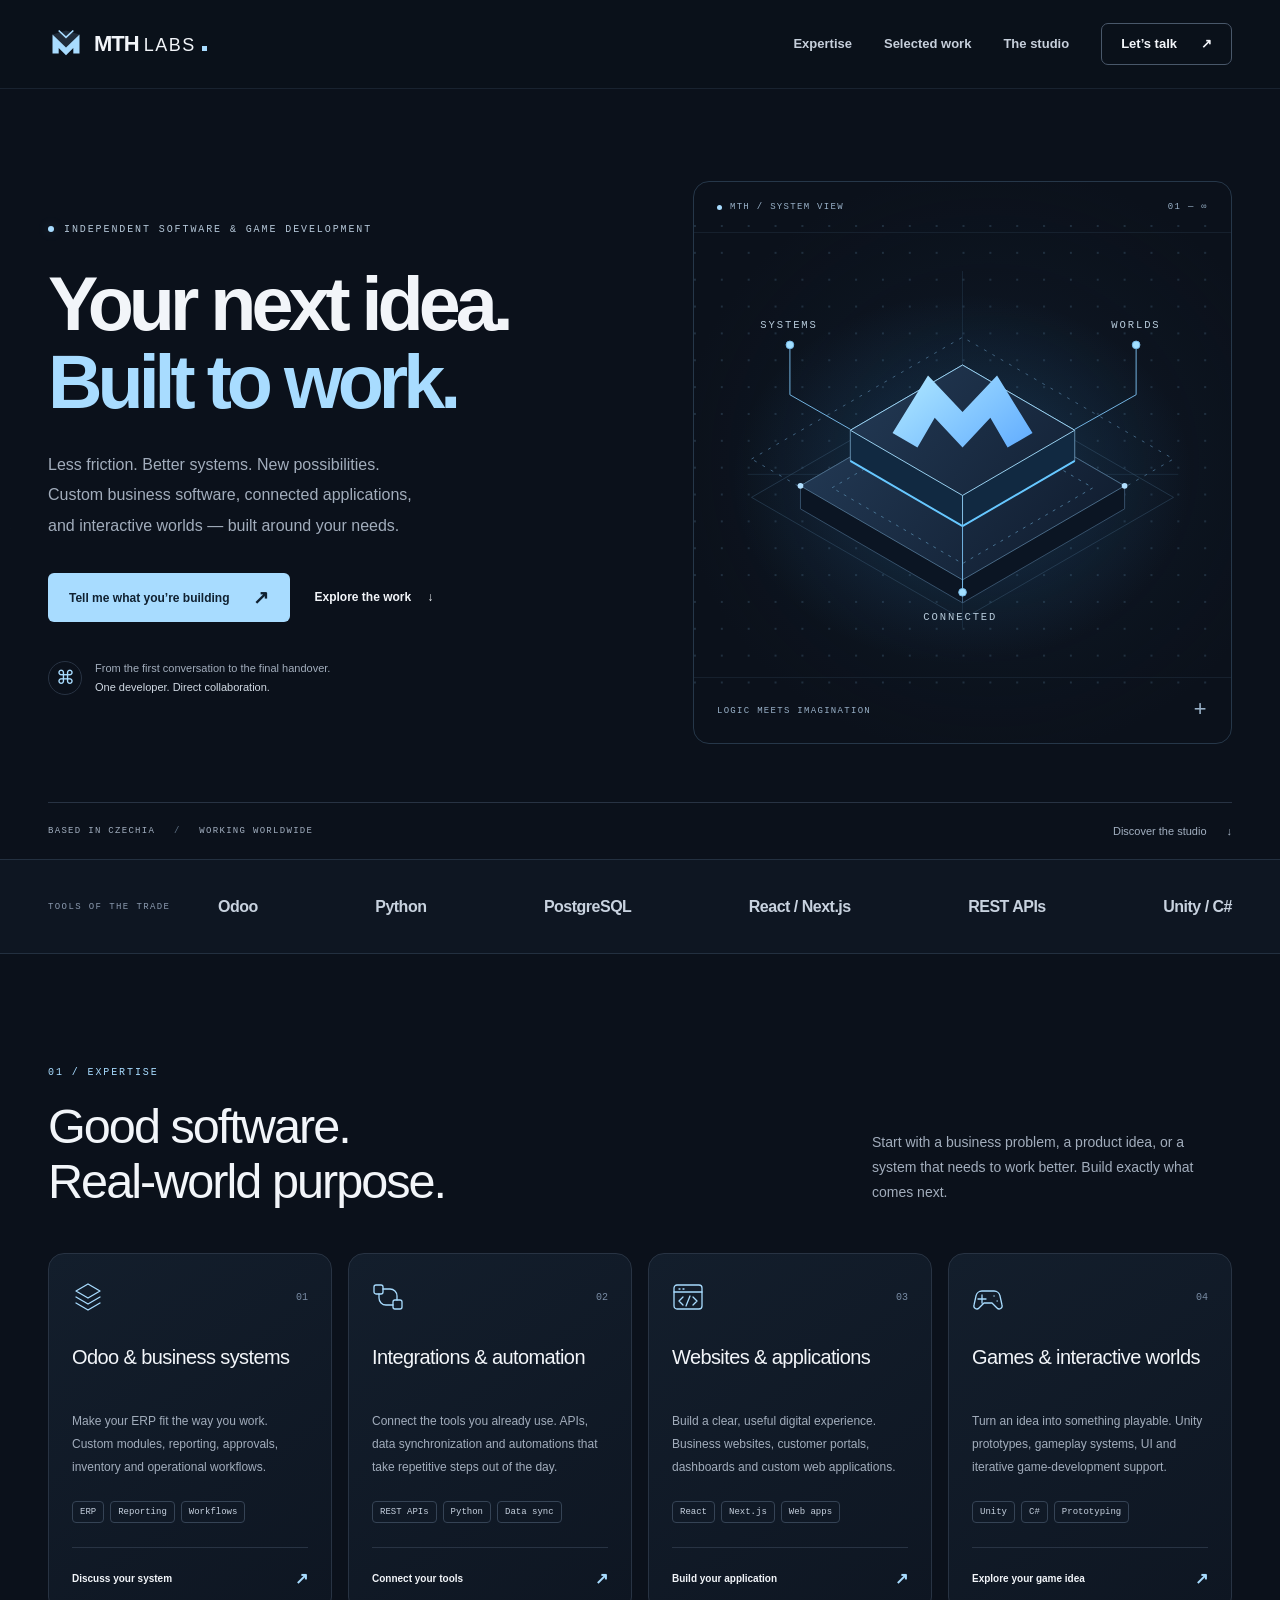
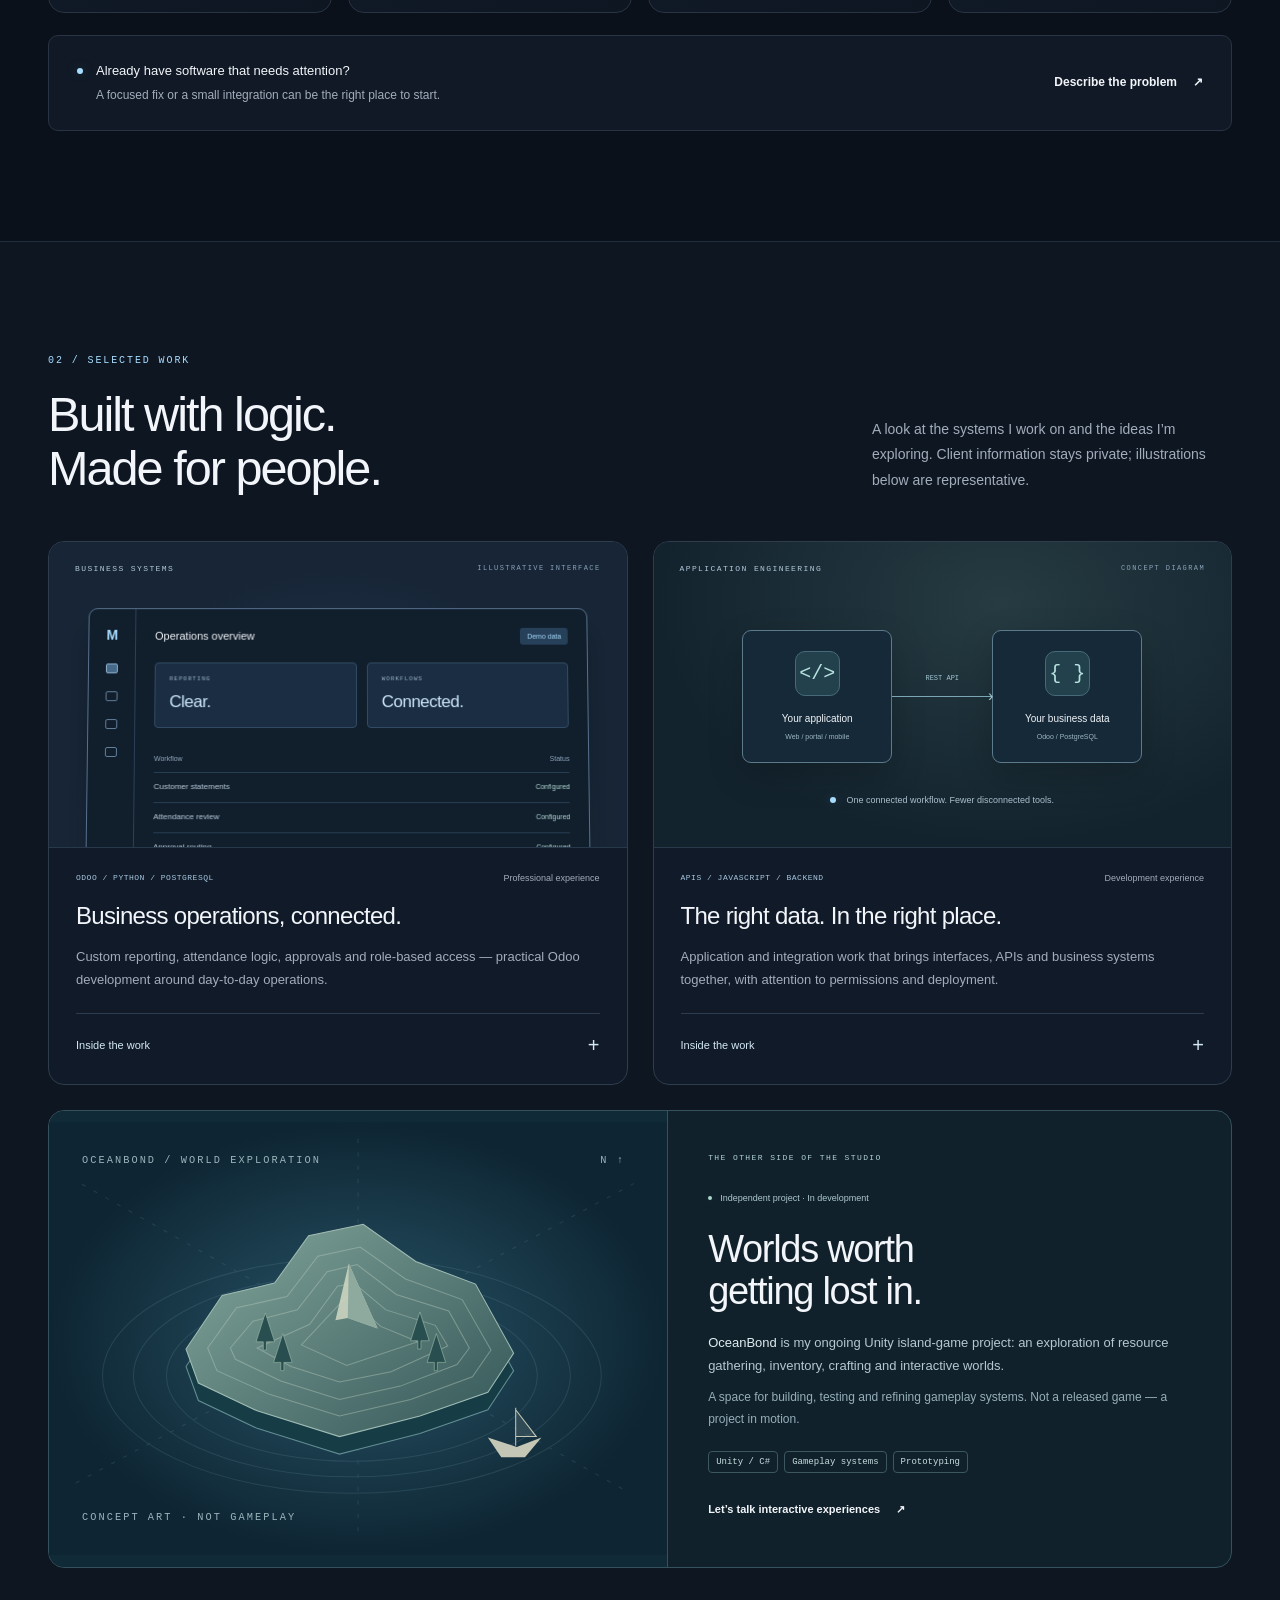
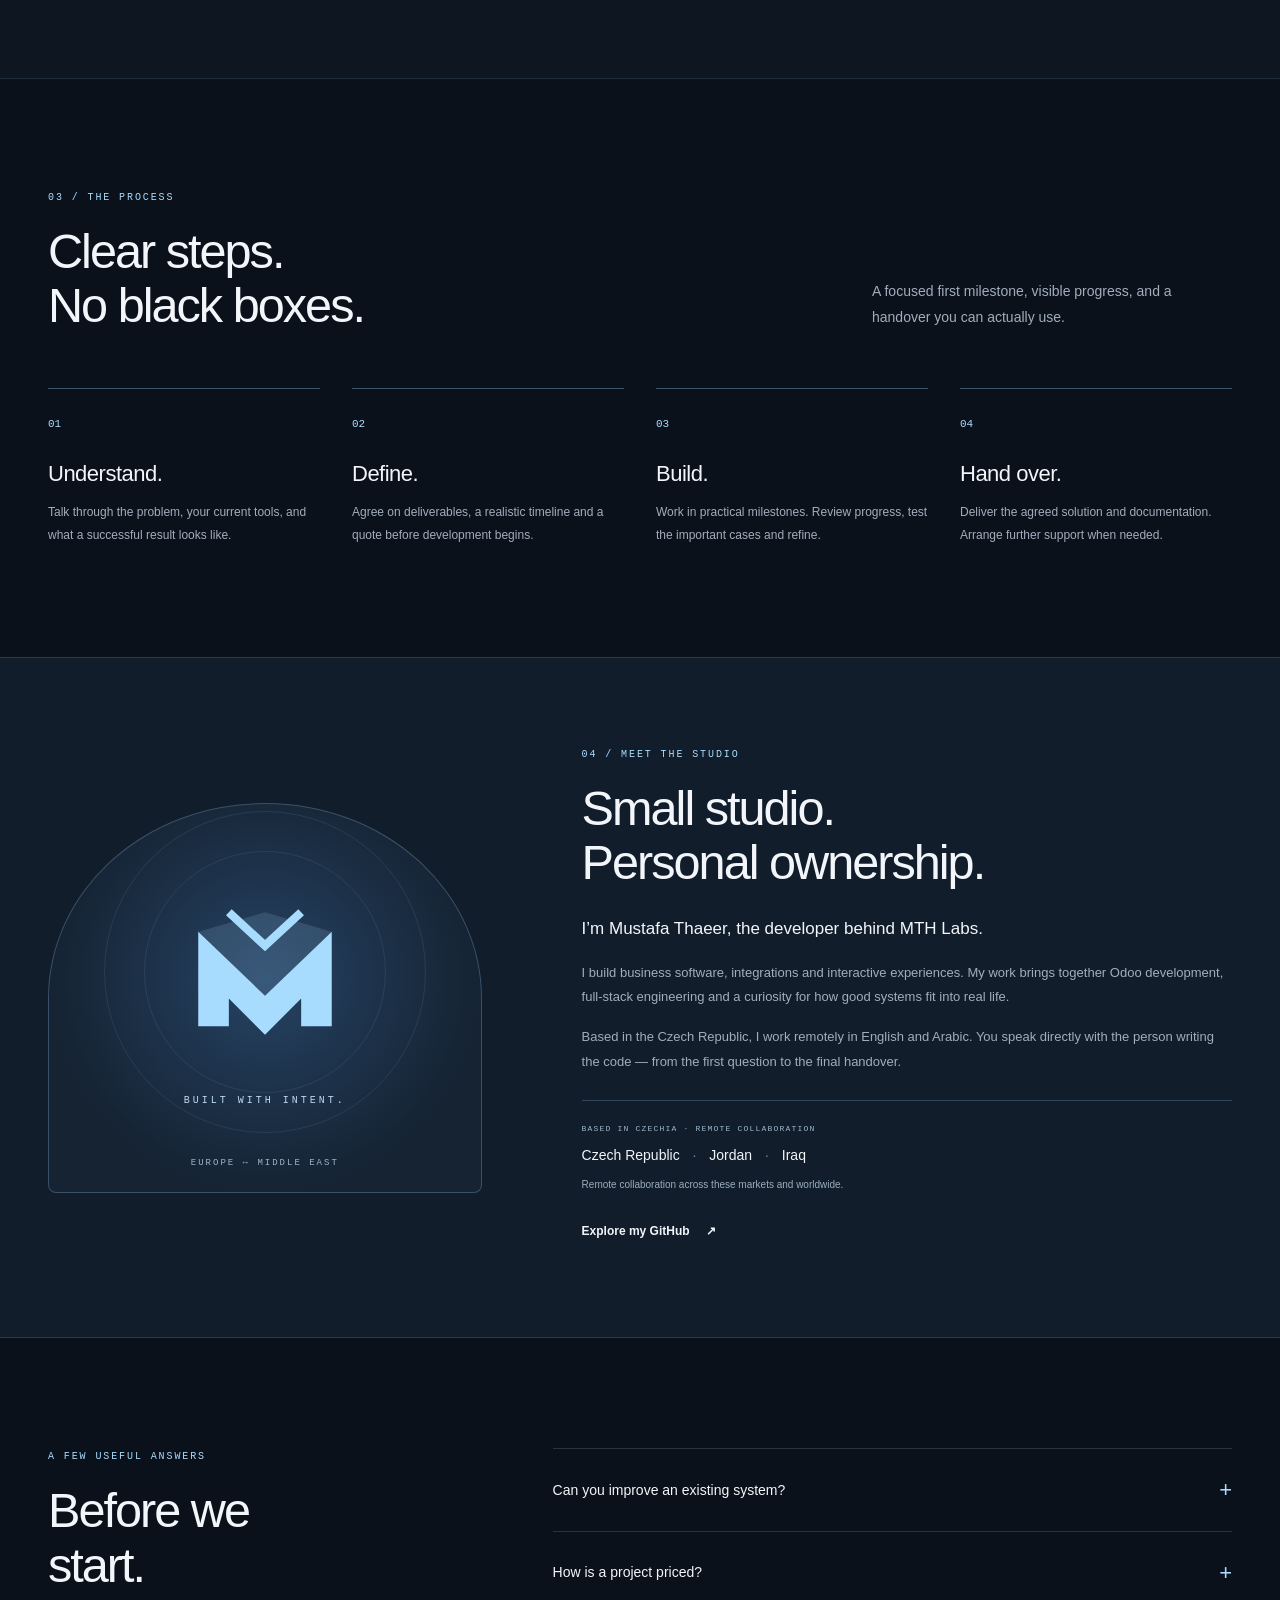
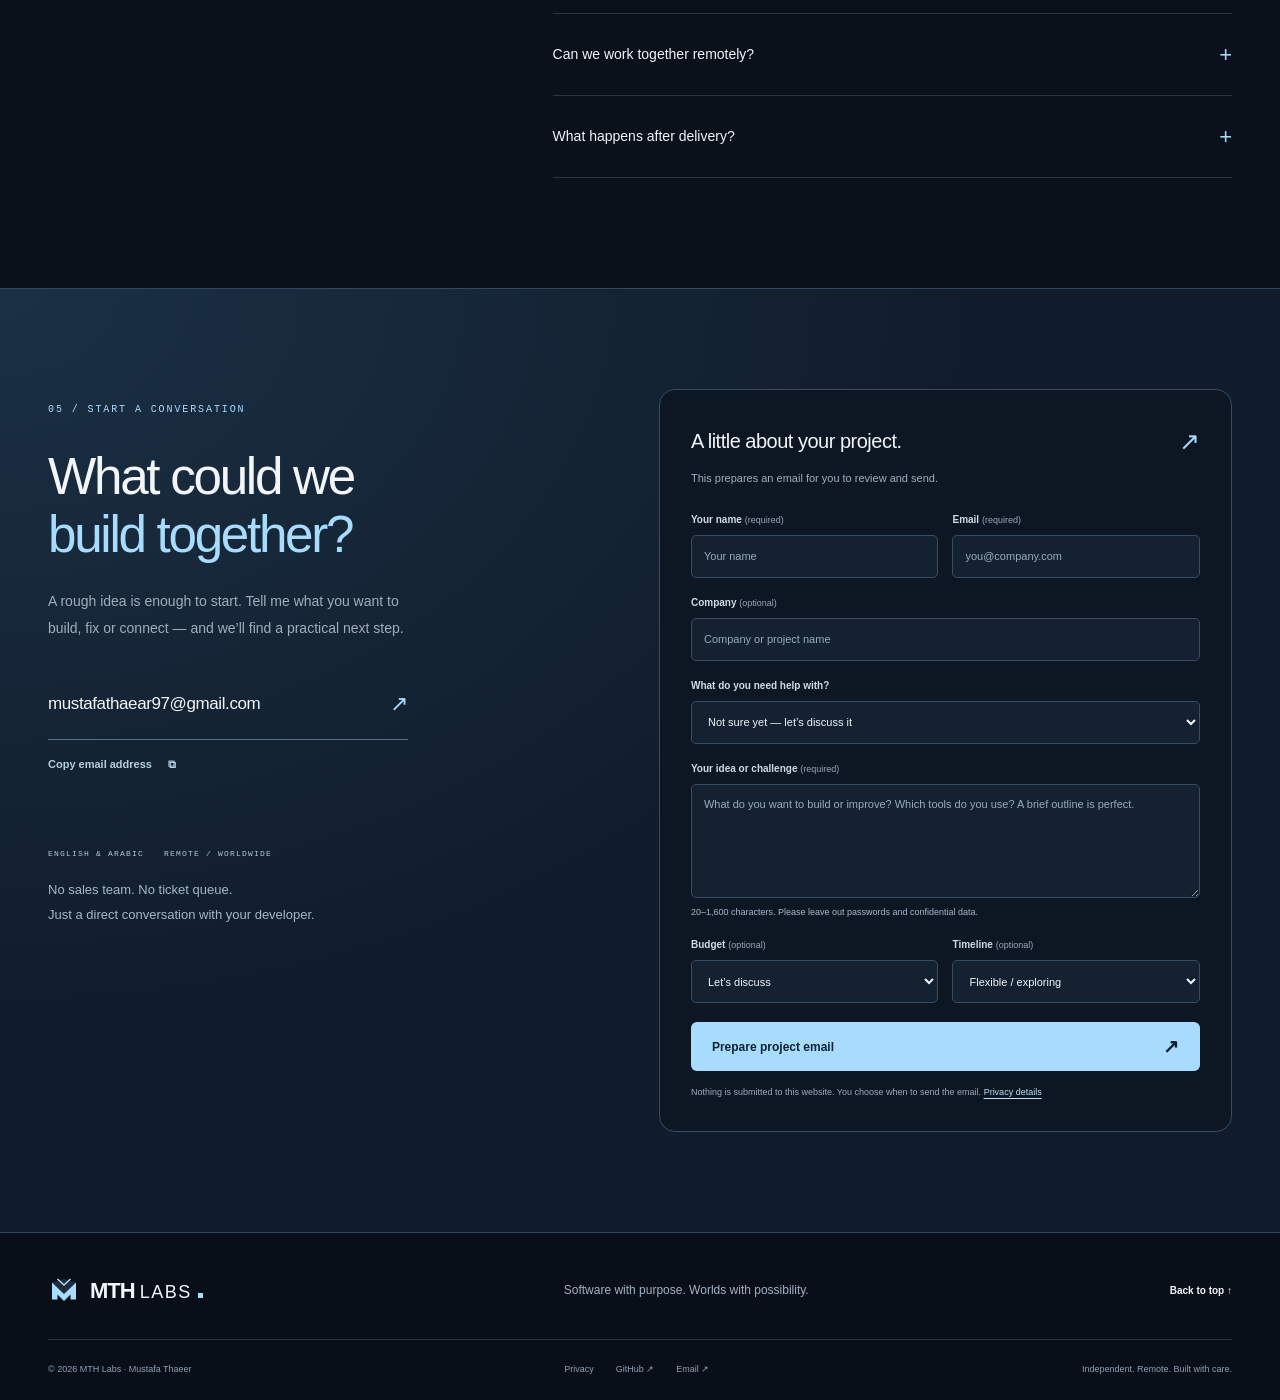
==== index.html @ 88f804da "Enable interactive particles and scroll reveals on homepage" ====
<!doctype html>
<html lang="en">
<head>
  <meta charset="utf-8">
  <meta name="viewport" content="width=device-width, initial-scale=1">
  <meta name="theme-color" content="#0b111b">
  <meta name="description" content="MTH Labs is the independent software studio of Mustafa Thaeer. Odoo and ERP development, automation, API integrations, web applications and Unity game development. Based in Czechia, working remotely worldwide.">
  <meta name="referrer" content="strict-origin-when-cross-origin">
  <meta property="og:type" content="website">
  <meta property="og:title" content="MTH Labs — Software with purpose. Worlds with possibility.">
  <meta property="og:description" content="Independent software development. Business systems, connected applications and interactive experiences. Work directly with the developer.">
  <meta property="og:url" content="https://mustafa327.github.io/mth-labs/">
  <meta property="og:site_name" content="MTH Labs">
  <link rel="canonical" href="https://mustafa327.github.io/mth-labs/">
  <link rel="icon" type="image/svg+xml" href="assets/mark.svg">
  <link rel="stylesheet" href="assets/site.css">
  <link rel="stylesheet" href="assets/ambient-effects.css">
  <script src="assets/site.js" defer></script>
  <script src="assets/ambient-effects.js" defer></script>
  <title>MTH Labs — Software & Game Development</title>
</head>
<body>
<noscript><style>@media(max-width:680px){.menu-toggle{display:none}.header-inner{height:auto;flex-wrap:wrap;padding-block:18px}.site-header nav{display:flex;position:static;flex-direction:row;flex-wrap:wrap;box-shadow:none;border:0;padding:0;background:none;gap:14px}.site-header nav>a{font-size:11px;padding:6px 0}.site-header nav .nav-cta{margin:0;padding:6px 9px}.site-header{position:static}}</style></noscript>
<a class="skip-link" href="#main">Skip to content</a>
<header class="site-header">
  <div class="container header-inner">
    <a class="brand" href="#top" aria-label="MTH Labs home"><img src="assets/mark.svg" width="36" height="36" alt=""><span>MTH<span class="brand-light">LABS</span><i></i></span></a>
    <button class="menu-toggle" type="button" aria-expanded="false" aria-controls="navigation"><span>Menu</span><span class="menu-lines" aria-hidden="true"></span></button>
    <nav id="navigation" aria-label="Main navigation"><a href="#services">Expertise</a><a href="#work">Selected work</a><a href="#studio">The studio</a><a class="nav-cta" href="#contact">Let’s talk <span aria-hidden="true">↗</span></a></nav>
  </div>
</header>
<main id="main">
  <section class="hero container" id="top" aria-labelledby="hero-title">
    <div class="hero-copy">
      <div class="eyebrow"><span class="status-dot"></span> INDEPENDENT SOFTWARE & GAME DEVELOPMENT</div>
      <h1 id="hero-title">Your next idea.<br><span>Built to work.</span></h1>
      <p class="hero-description">Less friction. Better systems. New possibilities.<br class="desktop-break"> Custom business software, connected applications,<br class="desktop-break"> and interactive worlds — built around your needs.</p>
      <div class="button-row"><a class="button button-primary" href="#contact">Tell me what you’re building <span aria-hidden="true">↗</span></a><a class="text-link" href="#work">Explore the work <span aria-hidden="true">↓</span></a></div>
      <div class="hero-note"><span class="tiny-mark" aria-hidden="true">⌘</span><span>From the first conversation to the final handover.<br><strong>One developer. Direct collaboration.</strong></span></div>
    </div>
    <div class="hero-art" aria-label="Abstract illustration of connected software systems" role="img">
      <div class="art-top"><span><i></i> MTH / SYSTEM VIEW</span><span>01 — ∞</span></div>
      <svg class="system-art" viewBox="0 0 560 480" fill="none" aria-hidden="true">
        <defs>
          <linearGradient id="plane" x1="130" y1="140" x2="425" y2="360" gradientUnits="userSpaceOnUse"><stop stop-color="#243c58"/><stop offset="1" stop-color="#101c2e"/></linearGradient>
          <linearGradient id="core" x1="210" y1="140" x2="335" y2="295" gradientUnits="userSpaceOnUse"><stop stop-color="#b6edff"/><stop offset="1" stop-color="#4d9dff"/></linearGradient>
          <radialGradient id="halo"><stop stop-color="#3386ca" stop-opacity=".26"/><stop offset="1" stop-color="#3386ca" stop-opacity="0"/></radialGradient>
          <pattern id="grid" width="28" height="28" patternUnits="userSpaceOnUse"><circle cx="1" cy="1" r="1" fill="#426079" opacity=".5"/></pattern>
        </defs>
        <rect width="560" height="480" fill="url(#grid)"/><ellipse cx="280" cy="265" rx="240" ry="193" fill="url(#halo)"/>
        <g stroke="#426582" stroke-width="1"><path d="M60 244 280 117 500 244 280 371Z" stroke-dasharray="3 7"/><path d="M60 284 280 157 500 284 280 411Z" opacity=".4"/><path d="M280 48V420M56 260H505" opacity=".25"/></g>
        <g class="art-base"><path d="m111 272 169-98 169 98v24l-169 98-169-98Z" fill="#0b1523" stroke="#38526c"/><path d="m111 272 169 98 169-98-169-98Z" fill="url(#plane)" stroke="#4c6d8a"/><path d="M280 370v24" stroke="#476987"/><path d="m144 274 136-79 136 79-136 79Z" stroke="#4a7495" stroke-dasharray="3 6"/></g>
        <g class="art-core"><path d="m163 214 117-68 117 68v32l-117 68-117-68Z" fill="#112941" stroke="#648eae"/><path d="m163 214 117 68 117-68-117-68Z" fill="url(#plane)" stroke="#9dd6f5"/><path d="M280 282v32" stroke="#8cc7ee"/><path d="m207 217 37-60 36 38 36-38 37 60-26 15-18-31-29 31-29-31-18 31Z" fill="url(#core)"/><path d="m163 246 117 68 117-68" stroke="#66c7ff" stroke-width="2"/></g>
        <g stroke="#77b9e8"><path d="M163 213 100 177v-51M397 213l64-36v-51M280 314v69"/><circle cx="100" cy="125" r="4" fill="#a2dfff"/><circle cx="461" cy="125" r="4" fill="#a2dfff"/><circle cx="280" cy="383" r="4" fill="#a2dfff"/></g>
        <g fill="#b6cada" font-family="ui-monospace,monospace" font-size="11" letter-spacing="2"><text x="69" y="107">SYSTEMS</text><text x="435" y="107">WORLDS</text><text x="239" y="412">CONNECTED</text></g>
        <g fill="#b1dfff"><circle cx="111" cy="272" r="3"/><circle cx="449" cy="272" r="3"/></g>
      </svg>
      <div class="art-bottom"><span>LOGIC MEETS IMAGINATION</span><span class="art-plus" aria-hidden="true">+</span></div>
    </div>
    <div class="hero-foot"><span>BASED IN CZECHIA <span class="dim">/</span> WORKING WORLDWIDE</span><a href="#services">Discover the studio <span aria-hidden="true">↓</span></a></div>
  </section>

  <div class="stack-strip"><div class="container"><span class="strip-label">TOOLS OF THE TRADE</span><div class="stack-list"><span>Odoo</span><span>Python</span><span>PostgreSQL</span><span>React / Next.js</span><span>REST APIs</span><span>Unity / C#</span></div></div></div>

  <section class="section container" id="services" aria-labelledby="services-title">
    <div class="section-heading"><div><p class="eyebrow section-label">01 / EXPERTISE</p><h2 id="services-title">Good software.<br>Real-world purpose.</h2></div><p>Start with a business problem, a product idea, or a system that needs to work better. Build exactly what comes next.</p></div>
    <div class="service-grid">
      <article class="service-card"><div class="service-top"><svg viewBox="0 0 32 32" aria-hidden="true"><path d="m16 3 12 7-12 7-12-7Z M4 16l12 7 12-7 M4 22l12 7 12-7"/></svg><span>01</span></div><h3>Odoo & business systems</h3><p>Make your ERP fit the way you work. Custom modules, reporting, approvals, inventory and operational workflows.</p><div class="tags"><span>ERP</span><span>Reporting</span><span>Workflows</span></div><a class="card-link service-choice" href="#contact" data-service="Odoo & ERP">Discuss your system <span aria-hidden="true">↗</span></a></article>
      <article class="service-card"><div class="service-top"><svg viewBox="0 0 32 32" aria-hidden="true"><rect x="2" y="4" width="9" height="9" rx="2"/><rect x="21" y="19" width="9" height="9" rx="2"/><path d="M11 8h7a7 7 0 0 1 7 7v4M21 24h-7a7 7 0 0 1-7-7v-4"/></svg><span>02</span></div><h3>Integrations & automation</h3><p>Connect the tools you already use. APIs, data synchronization and automations that take repetitive steps out of the day.</p><div class="tags"><span>REST APIs</span><span>Python</span><span>Data sync</span></div><a class="card-link service-choice" href="#contact" data-service="APIs & automation">Connect your tools <span aria-hidden="true">↗</span></a></article>
      <article class="service-card"><div class="service-top"><svg viewBox="0 0 32 32" aria-hidden="true"><rect x="2" y="4" width="28" height="24" rx="3"/><path d="M2 11h28M7 8h1m3 0h1M11 16l-4 4 4 4m10-8 4 4-4 4m-3-9-4 10"/></svg><span>03</span></div><h3>Websites & applications</h3><p>Build a clear, useful digital experience. Business websites, customer portals, dashboards and custom web applications.</p><div class="tags"><span>React</span><span>Next.js</span><span>Web apps</span></div><a class="card-link service-choice" href="#contact" data-service="Website or web application">Build your application <span aria-hidden="true">↗</span></a></article>
      <article class="service-card"><div class="service-top"><svg viewBox="0 0 32 32" aria-hidden="true"><path d="M10 10h12a6 6 0 0 1 6 5l2 9a3 3 0 0 1-5 3l-5-5h-8l-5 5a3 3 0 0 1-5-3l2-9a6 6 0 0 1 6-5Z M10 14v8m-4-4h8m8-3h.1m3 5h.1"/></svg><span>04</span></div><h3>Games & interactive worlds</h3><p>Turn an idea into something playable. Unity prototypes, gameplay systems, UI and iterative game-development support.</p><div class="tags"><span>Unity</span><span>C#</span><span>Prototyping</span></div><a class="card-link service-choice" href="#contact" data-service="Unity & game development">Explore your game idea <span aria-hidden="true">↗</span></a></article>
    </div>
    <div class="solution-callout"><div><span class="status-dot"></span><strong>Already have software that needs attention?</strong><p>A focused fix or a small integration can be the right place to start.</p></div><a class="text-link service-choice" href="#contact" data-service="Fix or improve an existing system">Describe the problem <span aria-hidden="true">↗</span></a></div>
  </section>

  <section class="work-section" id="work" aria-labelledby="work-title"><div class="section container">
    <div class="section-heading"><div><p class="eyebrow section-label">02 / SELECTED WORK</p><h2 id="work-title">Built with logic.<br>Made for people.</h2></div><p>A look at the systems I work on and the ideas I’m exploring. Client information stays private; illustrations below are representative.</p></div>
    <div class="work-grid">
      <article class="project-card">
        <div class="project-visual report-visual"><div class="visual-label">BUSINESS SYSTEMS <span>ILLUSTRATIVE INTERFACE</span></div><div class="mini-app"><div class="mini-sidebar"><span class="mini-app-logo">M</span><i></i><i></i><i></i><i></i></div><div class="mini-main"><div class="mini-header"><span>Operations overview</span><span class="mini-pill">Demo data</span></div><div class="mini-metrics"><div><small>REPORTING</small><b>Clear.</b></div><div><small>WORKFLOWS</small><b>Connected.</b></div></div><div class="mini-row mini-row-head"><span>Workflow</span><span>Status</span></div><div class="mini-row"><span>Customer statements</span><em>Configured</em></div><div class="mini-row"><span>Attendance review</span><em>Configured</em></div><div class="mini-row"><span>Approval routing</span><em>Configured</em></div></div></div></div>
        <div class="project-body"><div class="project-meta"><span>ODOO / PYTHON / POSTGRESQL</span><span>Professional experience</span></div><h3>Business operations, connected.</h3><p>Custom reporting, attendance logic, approvals and role-based access — practical Odoo development around day-to-day operations.</p><details class="case-details"><summary>Inside the work <span aria-hidden="true">+</span></summary><div><h4>The challenge</h4><p>Standard workflows do not always match an organization’s actual reporting, attendance and approval requirements.</p><h4>My contribution</h4><p>Development work spanning custom Odoo modules, accounting-report layouts, attendance rules, approval flows and record access. Scope varies by project; these are areas of experience, not one packaged product.</p><p class="case-note">The interface above is a portfolio illustration, not a client screenshot. No private records or source code are published.</p><a class="text-link service-choice" href="#contact" data-service="Odoo & ERP">Talk about a similar requirement ↗</a></div></details></div>
      </article>
      <article class="project-card">
        <div class="project-visual integration-visual"><div class="visual-label">APPLICATION ENGINEERING <span>CONCEPT DIAGRAM</span></div><div class="flow-diagram"><div class="flow-node flow-start"><span class="flow-icon" aria-hidden="true">&lt;/&gt;</span><b>Your application</b><small>Web / portal / mobile</small></div><div class="flow-connector"><span></span><em>REST API</em><span></span></div><div class="flow-node flow-end"><span class="flow-icon" aria-hidden="true">{ }</span><b>Your business data</b><small>Odoo / PostgreSQL</small></div></div><div class="flow-caption"><span class="status-dot"></span> One connected workflow. Fewer disconnected tools.</div></div>
        <div class="project-body"><div class="project-meta"><span>APIS / JAVASCRIPT / BACKEND</span><span>Development experience</span></div><h3>The right data. In the right place.</h3><p>Application and integration work that brings interfaces, APIs and business systems together, with attention to permissions and deployment.</p><details class="case-details"><summary>Inside the work <span aria-hidden="true">+</span></summary><div><h4>The challenge</h4><p>Useful applications need more than an interface. They need reliable access to the right data and a clear connection to existing systems.</p><h4>My contribution</h4><p>Work across API integrations, custom web interfaces, Odoo-connected workflows and Linux deployments. My toolkit includes Python, JavaScript, React, Next.js and PostgreSQL.</p><p class="case-note">This diagram describes a typical architecture, not a published customer system or a claim about measured results.</p><a class="text-link service-choice" href="#contact" data-service="APIs & automation">Discuss an integration ↗</a></div></details></div>
      </article>
    </div>
    <article class="game-project">
      <div class="game-art" role="img" aria-label="Stylized island concept illustration for the OceanBond development project">
        <svg viewBox="0 0 600 420" fill="none" aria-hidden="true"><defs><radialGradient id="sea"><stop stop-color="#285567"/><stop offset="1" stop-color="#0e2533"/></radialGradient><linearGradient id="island" x1="200" y1="100" x2="380" y2="340" gradientUnits="userSpaceOnUse"><stop stop-color="#7a9d94"/><stop offset="1" stop-color="#375a5b"/></linearGradient></defs><rect width="600" height="420" fill="url(#sea)"/><g stroke="#648d99" opacity=".22"><ellipse cx="294" cy="246" rx="242" ry="114"/><ellipse cx="294" cy="246" rx="212" ry="98"/><ellipse cx="294" cy="246" rx="180" ry="83"/><path d="M26 350 574 56M32 60l532 300M300 16v388" stroke-dasharray="4 9"/></g><path d="m133 237 35-52 51-12 33-46 53-11 51 36 58 22 37 67-25 38-66 23-78 20-80-25-57-27Z" fill="#163c46" stroke="#638e94"/><path d="m133 220 35-52 51-12 33-46 53-11 51 36 58 22 37 67-25 38-66 23-78 20-80-25-57-27Z" fill="url(#island)" stroke="#a0bcb4"/><g stroke="#b5c9bb" opacity=".45"><path d="m154 219 28-39 49-11 30-39 41-9 44 31 55 20 28 49-18 26-60 22-69 16-68-21-51-23Z"/><path d="m176 219 22-26 43-11 29-37 29-7 38 29 51 16 20 36-12 16-55 21-59 13-57-18-44-21Z"/><path d="m202 219 51-23 27-37 16-3 31 26 48 15 12 20-55 25-50 10-47-15Z"/><path d="m245 216 44-47 33 29 36 15-69 23Z"/></g><path d="m278 192 13-55 28 63-29-10Z" fill="#d2d9c4" opacity=".85"/><path d="m291 137-1 53 29 10Z" fill="#8eaa9e"/><g fill="#284e4f" stroke="#9cb9a8" stroke-width=".6"><path d="m201 213 9-28 9 28h-8v8h-3v-8Z"/><path d="m218 233 9-28 9 28h-8v8h-3v-8Z"/><path d="m351 212 9-28 9 28h-8v8h-3v-8Z"/><path d="m367 233 9-28 9 28h-8v8h-3v-8Z"/></g><path d="m426 306 28 9 24-9-16 19h-23Z" fill="#c4c7b5"/><path d="M453 277v37m0-35 20 26h-20" stroke="#c4c7b5" fill="#c4c7b5" fill-opacity=".15"/><g fill="#9bb5bd" font-family="ui-monospace,monospace" font-size="10" letter-spacing="2"><text x="32" y="39">OCEANBOND / WORLD EXPLORATION</text><text x="32" y="386">CONCEPT ART · NOT GAMEPLAY</text><text x="535" y="39">N ↑</text></g></svg>
      </div>
      <div class="game-copy"><p class="eyebrow section-label">THE OTHER SIDE OF THE STUDIO</p><span class="project-status"><span class="status-dot"></span> Independent project · In development</span><h3>Worlds worth<br>getting lost in.</h3><p><strong>OceanBond</strong> is my ongoing Unity island-game project: an exploration of resource gathering, inventory, crafting and interactive worlds.</p><p class="muted">A space for building, testing and refining gameplay systems. Not a released game — a project in motion.</p><div class="tags"><span>Unity / C#</span><span>Gameplay systems</span><span>Prototyping</span></div><a class="text-link service-choice" href="#contact" data-service="Unity & game development">Let’s talk interactive experiences <span aria-hidden="true">↗</span></a></div>
    </article>
  </div></section>

  <section class="section container" id="process" aria-labelledby="process-title"><div class="section-heading"><div><p class="eyebrow section-label">03 / THE PROCESS</p><h2 id="process-title">Clear steps.<br>No black boxes.</h2></div><p>A focused first milestone, visible progress, and a handover you can actually use.</p></div><div class="process-grid"><article><span class="step-number">01</span><h3>Understand.</h3><p>Talk through the problem, your current tools, and what a successful result looks like.</p></article><article><span class="step-number">02</span><h3>Define.</h3><p>Agree on deliverables, a realistic timeline and a quote before development begins.</p></article><article><span class="step-number">03</span><h3>Build.</h3><p>Work in practical milestones. Review progress, test the important cases and refine.</p></article><article><span class="step-number">04</span><h3>Hand over.</h3><p>Deliver the agreed solution and documentation. Arrange further support when needed.</p></article></div></section>

  <section class="studio-section" id="studio" aria-labelledby="studio-title"><div class="container studio-grid"><div class="studio-mark" aria-hidden="true"><img src="assets/mark.svg" width="178" height="178" alt=""><span>BUILT WITH INTENT.</span><div class="studio-coordinates">EUROPE ↔ MIDDLE EAST</div></div><div class="studio-copy"><p class="eyebrow section-label">04 / MEET THE STUDIO</p><h2 id="studio-title">Small studio.<br>Personal ownership.</h2><p class="studio-intro">I’m Mustafa Thaeer, the developer behind MTH Labs.</p><p>I build business software, integrations and interactive experiences. My work brings together Odoo development, full-stack engineering and a curiosity for how good systems fit into real life.</p><p>Based in the Czech Republic, I work remotely in English and Arabic. You speak directly with the person writing the code — from the first question to the final handover.</p><div class="locations"><span class="small-label">BASED IN CZECHIA · REMOTE COLLABORATION</span><strong>Czech Republic <i>·</i> Jordan <i>·</i> Iraq</strong><span>Remote collaboration across these markets and worldwide.</span></div><a class="text-link" href="https://github.com/mustafa327" target="_blank" rel="noopener noreferrer">Explore my GitHub <span aria-hidden="true">↗</span></a></div></div></section>

  <section class="section container faq-section" aria-labelledby="faq-title"><div><p class="eyebrow section-label">A FEW USEFUL ANSWERS</p><h2 id="faq-title">Before we<br>start.</h2></div><div class="faq-list"><details><summary>Can you improve an existing system?<span aria-hidden="true">+</span></summary><p>Yes. A report, integration, workflow fix or small feature can be a sensible first project. Share the software and version you use, the current issue, and what you need to change. Please do not send passwords or live customer data.</p></details><details><summary>How is a project priced?<span aria-hidden="true">+</span></summary><p>After reviewing the requirements, I propose a defined scope, timeline and price. For larger ideas, we can start with a smaller paid milestone. Any additional work is agreed separately.</p></details><details><summary>Can we work together remotely?<span aria-hidden="true">+</span></summary><p>Yes. Collaboration is remote, in English or Arabic. Communication, milestones and review times are agreed around the project and our time zones.</p></details><details><summary>What happens after delivery?<span aria-hidden="true">+</span></summary><p>The handover and any included support are defined in the proposal. Ongoing maintenance, hosting, third-party fees and future changes are discussed separately so responsibilities stay clear.</p></details></div></section>

  <section class="contact-section" id="contact" aria-labelledby="contact-title"><div class="container contact-grid"><div class="contact-copy"><p class="eyebrow section-label">05 / START A CONVERSATION</p><h2 id="contact-title">What could we<br><span>build together?</span></h2><p>A rough idea is enough to start. Tell me what you want to build, fix or connect — and we’ll find a practical next step.</p><a class="email-link" href="mailto:mustafathaear97@gmail.com">mustafathaear97@gmail.com <span aria-hidden="true">↗</span></a><button class="copy-email text-link" type="button">Copy email address <span aria-hidden="true">⧉</span></button><p id="copy-status" class="microcopy" role="status" aria-live="polite"></p><div class="contact-details"><span>ENGLISH & ARABIC</span><span>REMOTE / WORLDWIDE</span></div><p class="contact-note">No sales team. No ticket queue.<br>Just a direct conversation with your developer.</p></div>
    <div class="contact-panel"><div class="form-heading"><h3>A little about your project.</h3><span aria-hidden="true">↗</span></div><p class="form-intro">This prepares an email for you to review and send.</p>
      <form id="project-form" action="mailto:mustafathaear97@gmail.com" method="post" enctype="text/plain">
        <div class="form-row"><div class="field"><label for="name">Your name <span>(required)</span></label><input id="name" name="name" autocomplete="name" placeholder="Your name" maxlength="80" required></div><div class="field"><label for="email">Email <span>(required)</span></label><input id="email" name="email" type="email" autocomplete="email" placeholder="you@company.com" maxlength="120" required></div></div>
        <div class="field"><label for="company">Company <span>(optional)</span></label><input id="company" name="company" autocomplete="organization" placeholder="Company or project name" maxlength="100"></div>
        <div class="field"><label for="service">What do you need help with?</label><select id="service" name="service"><option value="Not sure yet">Not sure yet — let’s discuss it</option><option value="Odoo &amp; ERP">Odoo &amp; ERP</option><option value="APIs &amp; automation">APIs &amp; automation</option><option value="Website or web application">Website or web application</option><option value="Unity &amp; game development">Unity &amp; game development</option><option value="Fix or improve an existing system">Fix or improve an existing system</option></select></div>
        <div class="field"><label for="message">Your idea or challenge <span>(required)</span></label><textarea id="message" name="message" rows="4" minlength="20" maxlength="1600" placeholder="What do you want to build or improve? Which tools do you use? A brief outline is perfect." aria-describedby="message-help" required></textarea><span id="message-help" class="microcopy">20–1,600 characters. Please leave out passwords and confidential data.</span></div>
        <div class="form-row"><div class="field"><label for="budget">Budget <span>(optional)</span></label><select id="budget" name="budget"><option value="Let’s discuss">Let’s discuss</option><option value="Under €500">Under €500</option><option value="€500–€1,500">€500–€1,500</option><option value="€1,500–€5,000">€1,500–€5,000</option><option value="€5,000+">€5,000+</option></select></div><div class="field"><label for="timeline">Timeline <span>(optional)</span></label><select id="timeline" name="timeline"><option value="Flexible / exploring">Flexible / exploring</option><option value="As soon as practical">As soon as practical</option><option value="Within 1 month">Within 1 month</option><option value="Within 2–3 months">Within 2–3 months</option></select></div></div>
        <button class="button button-primary submit-button" type="submit">Prepare project email <span aria-hidden="true">↗</span></button><p class="form-privacy">Nothing is submitted to this website. You choose when to send the email. <a href="privacy.html">Privacy details</a></p>
      </form>
      <noscript><p class="notice">For the guided email builder, enable JavaScript. You can always <a href="mailto:mustafathaear97@gmail.com">email Mustafa directly</a>.</p></noscript>
      <section id="email-preview" class="email-preview" aria-labelledby="preview-title" hidden><h4 id="preview-title" tabindex="-1">Your project email is ready.</h4><p>Review the text, then choose how to send it. <strong>It has not been sent.</strong></p><textarea id="draft-text" readonly rows="8" aria-label="Prepared project email"></textarea><div class="draft-actions"><a id="open-email" class="button button-primary" href="mailto:mustafathaear97@gmail.com">Open email app ↗</a><a id="open-gmail" class="button button-outline" href="https://mail.google.com/" target="_blank" rel="noopener noreferrer">Open Gmail ↗</a><button id="copy-draft" class="text-link" type="button">Copy draft ⧉</button><button id="download-draft" class="text-link" type="button">Download .txt ↓</button></div><p id="draft-status" class="microcopy" role="status" aria-live="polite">After sending, replies will come directly from Mustafa’s email address.</p></section>
    </div></div></section>
</main>
<footer class="site-footer"><div class="container"><div class="footer-top"><a class="brand" href="#top" aria-label="MTH Labs back to top"><img src="assets/mark.svg" width="32" height="32" alt=""><span>MTH<span class="brand-light">LABS</span><i></i></span></a><p>Software with purpose. Worlds with possibility.</p><a class="text-link" href="#top">Back to top ↑</a></div><div class="footer-bottom"><span>© <span id="year">2026</span> MTH Labs · Mustafa Thaeer</span><div><a href="privacy.html">Privacy</a><a href="https://github.com/mustafa327" target="_blank" rel="noopener noreferrer">GitHub ↗</a><a href="mailto:mustafathaear97@gmail.com">Email ↗</a></div><span>Independent. Remote. Built with care.</span></div></div></footer>
</body>
</html>
---- assets/site.css ----
/* MTH Labs — an independent, dependency-free studio portfolio. */
:root{--bg:#0b111b;--surface:#101a28;--surface-2:#152132;--line:#283343;--ink:#f2f5f9;--muted:#a2adbc;--accent:#a8dcff;--accent-dark:#162f46;--max:1200px;--radius:16px;color-scheme:dark}
*{box-sizing:border-box}html{scroll-behavior:smooth;scroll-padding-top:100px}body{margin:0;background:var(--bg);color:var(--ink);font-family:Inter,"Segoe UI",Arial,sans-serif;font-size:16px;line-height:1.6;-webkit-font-smoothing:antialiased}::selection{background:var(--accent);color:var(--bg)}a{color:inherit;text-decoration:none}button,input,select,textarea{font:inherit}button,a,input,select,textarea,summary{-webkit-tap-highlight-color:transparent}button{cursor:pointer}img,svg{max-width:100%;display:block}button{color:inherit}h1,h2,h3,h4,p{margin:0}h1,h2,h3,h4{line-height:1.12}button:focus-visible,a:focus-visible,summary:focus-visible,input:focus-visible,textarea:focus-visible,select:focus-visible{outline:2px solid var(--accent);outline-offset:5px}input:focus-visible,textarea:focus-visible,select:focus-visible{outline-offset:2px}a,button,summary{touch-action:manipulation}.container{width:min(var(--max),calc(100% - 96px));margin-inline:auto}.section{padding-block:110px}[hidden]{display:none!important}.skip-link{position:fixed;top:8px;left:8px;z-index:100;padding:12px 18px;background:var(--accent);color:var(--bg);transform:translateY(-160%)}.skip-link:focus{transform:none}.site-header{position:sticky;top:0;z-index:20;background:rgba(11,17,27,.94);border-bottom:1px solid rgba(78,99,124,.22);backdrop-filter:blur(18px)}.header-inner{height:88px;display:flex;align-items:center;justify-content:space-between;gap:24px}.brand{display:inline-flex;align-items:center;gap:10px;white-space:nowrap}.brand>span{font-size:22px;font-weight:800;letter-spacing:-1px;display:inline-flex;align-items:baseline}.brand-light{font-weight:400;margin-left:5px;letter-spacing:1.5px;font-size:18px}.brand i{width:5px;height:5px;background:var(--accent);margin-left:6px}.site-header nav{display:flex;align-items:center;gap:32px}.site-header nav>a{font-size:13px;font-weight:600;color:#c6cfdb;transition:color .2s}.site-header nav>a:hover{color:var(--accent)}.site-header nav .nav-cta{border:1px solid #49586a;border-radius:7px;color:var(--ink);padding:10px 19px;display:flex;gap:24px}.nav-cta:hover{background:var(--surface)}.menu-toggle{display:none}.eyebrow,.small-label{font-family:ui-monospace,SFMono-Regular,Consolas,monospace;font-size:10px;letter-spacing:1.9px;line-height:1.7;font-weight:500}.eyebrow{color:#b5c7d8;display:flex;align-items:center;gap:10px}.status-dot{display:inline-block;width:6px;height:6px;min-width:6px;border-radius:50%;background:var(--accent);box-shadow:0 0 12px #a8dcff35}.hero{padding-top:88px;display:grid;grid-template-columns:1.12fr 1fr;column-gap:20px;align-items:center}.hero h1{font-size:clamp(56px,5.9vw,85px);letter-spacing:-5px;font-weight:600;line-height:1.04;margin-top:27px}.hero h1 span{color:var(--accent)}.hero-description{font-size:16px;line-height:1.9;color:var(--muted);margin-top:28px;max-width:500px}.button-row{display:flex;align-items:center;gap:24px;flex-wrap:wrap;margin-top:32px}.button{display:inline-flex;align-items:center;justify-content:center;gap:24px;border-radius:6px;border:1px solid transparent;padding:14px 20px;font-size:12px;font-weight:700;line-height:1.5;transition:background .2s,transform .2s;min-height:47px}.button:hover{transform:translateY(-2px)}.button-primary{background:var(--accent);color:#102131}.button-primary:hover{background:#cbeaff}.button-primary span{font-size:19px;line-height:1}.button-outline{border-color:#4b6078;background:transparent;color:var(--ink)}.button-outline:hover{background:var(--surface-2)}.text-link{display:inline-flex;align-items:center;gap:16px;color:var(--ink);font-size:12px;font-weight:600;line-height:1.6;padding:8px 0;border:0;background:none;text-align:left}.text-link:hover{color:var(--accent)}.hero-note{display:flex;align-items:center;gap:13px;margin-top:37px;font-size:11px;color:var(--muted);line-height:1.7}.hero-note strong{font-weight:400;color:#d1dae4}.tiny-mark{width:34px;height:34px;border:1px solid var(--line);border-radius:50%;display:flex;align-items:center;justify-content:center;color:var(--accent);font-size:19px}.hero-art{min-width:0;position:relative;overflow:hidden;background:radial-gradient(ellipse at 55% 50%,#162c4244,transparent 75%);border:1px solid #263749;border-radius:16px;margin-left:10px;transform:translateY(4px)}.art-top,.art-bottom{display:flex;justify-content:space-between;align-items:center;padding:20px 23px;font:9px ui-monospace,monospace;letter-spacing:1.3px;color:#99b1c8}.art-top{border-bottom:1px solid #26374966}.art-top>span:first-child{display:flex;align-items:center;gap:8px}.art-top i{height:5px;width:5px;display:inline-block;border-radius:50%;background:#a8dcff}.system-art{width:100%;margin-block:-8px}.art-bottom{border-top:1px solid #26374966}.art-plus{font-size:22px;font-weight:200}.art-core{animation:float 4s ease-in-out 1;transform-origin:center}.hero-foot{grid-column:1/-1;display:flex;justify-content:space-between;align-items:center;border-top:1px solid var(--line);margin-top:62px;padding-block:22px;color:#a2afc0;font:9px ui-monospace,monospace;letter-spacing:1.3px}.hero-foot .dim{padding-inline:12px;color:#607286}.hero-foot a{font-family:Inter,"Segoe UI",Arial,sans-serif;font-size:11px;letter-spacing:0;display:flex;gap:20px}.stack-strip{background:#0e1622;border-block:1px solid #233040}.stack-strip>.container{min-height:93px;display:flex;align-items:center;gap:40px}.strip-label{font:9px ui-monospace,monospace;letter-spacing:1.4px;color:#8b9aaf;min-width:130px}.stack-list{display:flex;justify-content:space-between;align-items:center;gap:24px;flex:1;flex-wrap:wrap;color:#c8d2df;font-size:16px;letter-spacing:-.5px;font-weight:600}.section-heading{display:flex;align-items:flex-end;justify-content:space-between;gap:60px;margin-bottom:45px}.section-label{color:var(--accent);margin-bottom:18px}.section-heading h2,h2{font-size:clamp(36px,3.8vw,51px);font-weight:500;letter-spacing:-2px;line-height:1.12}.section-heading>p{max-width:360px;color:var(--muted);font-size:14px;line-height:1.8;margin-bottom:3px}.service-grid{display:grid;grid-template-columns:repeat(4,minmax(0,1fr));gap:16px}.service-card{background:linear-gradient(145deg,#131e2c,#0e1622);border:1px solid var(--line);padding:27px 23px 16px;border-radius:var(--radius);display:flex;flex-direction:column;transition:transform .2s,border-color .2s}.service-card:hover{transform:translateY(-5px);border-color:#587994}.service-top{display:flex;justify-content:space-between;align-items:center;margin-bottom:32px}.service-top svg{height:32px;width:32px;stroke:var(--accent);stroke-width:1.3;fill:none;stroke-linecap:round;stroke-linejoin:round}.service-top>span{font:10px ui-monospace,monospace;color:#7a8da5}.service-card h3{font-size:20px;font-weight:500;letter-spacing:-.6px;line-height:1.25;min-height:50px}.service-card p{font-size:12px;line-height:1.9;color:var(--muted);margin-top:15px;flex:1}.tags{display:flex;gap:6px;flex-wrap:wrap;margin-top:22px}.tags span{border:1px solid #354355;border-radius:4px;padding:4px 7px;font:9px ui-monospace,monospace;color:#c5d0de;line-height:1.4}.card-link{display:flex;justify-content:space-between;gap:12px;align-items:center;font-size:10px;font-weight:600;padding:18px 0 4px;margin-top:24px;border-top:1px solid var(--line)}.card-link span{font-size:16px;color:var(--accent)}.card-link:hover{color:var(--accent)}.solution-callout{display:flex;justify-content:space-between;align-items:center;gap:25px;border:1px solid var(--line);border-radius:10px;padding:25px 28px;margin-top:22px;background:#101925}.solution-callout>div{display:grid;grid-template-columns:6px 1fr;column-gap:13px;align-items:center}.solution-callout strong{font-size:13px;font-weight:500}.solution-callout p{grid-column:2;font-size:12px;color:var(--muted);margin-top:4px}.solution-callout .text-link{white-space:nowrap}.work-section{background:#0e1622;border-block:1px solid #202d3d}.work-grid{display:grid;grid-template-columns:repeat(2,minmax(0,1fr));gap:25px}.project-card{min-width:0;border:1px solid #2e3c4c;border-radius:var(--radius);overflow:hidden;background:#101a28;align-self:start}.project-visual{height:306px;border-bottom:1px solid #28394b;overflow:hidden;position:relative}.report-visual{background:radial-gradient(ellipse at 50% 100%,#28415e,#172536 65%)}.visual-label{display:flex;justify-content:space-between;gap:10px;padding:22px 26px;font:8px ui-monospace,monospace;letter-spacing:1.4px;color:#b3c9db}.visual-label>span{color:#8aa2b9;font-size:7px}.mini-app{display:flex;width:87%;margin:12px auto 0;background:#111e2c;border:1px solid #56708c;border-radius:9px 9px 0 0;box-shadow:0 20px 30px #0003;min-height:249px;transform:perspective(1000px) rotateX(3deg)}.mini-sidebar{width:47px;border-right:1px solid #2a4159;display:flex;align-items:center;flex-direction:column;gap:18px;padding-top:15px}.mini-app-logo{color:var(--accent);font-size:14px;font-weight:900}.mini-sidebar i{width:12px;height:10px;border:1px solid #617e9a;border-radius:2px}.mini-sidebar i:first-of-type{background:#466a89;border-color:#8daec9}.mini-main{padding:19px;flex:1;min-width:0}.mini-header{display:flex;align-items:center;justify-content:space-between;gap:12px;font-size:11px}.mini-pill{font-size:7px;color:var(--accent);padding:3px 7px;background:#26405a;border-radius:3px;white-space:nowrap}.mini-metrics{display:flex;gap:10px;margin-block:17px}.mini-metrics>div{background:#1a2d42;padding:12px 14px;flex:1;border:1px solid #324c65;border-radius:4px}.mini-metrics small{display:block;font:6px ui-monospace,monospace;color:#a2b9cf;letter-spacing:1px}.mini-metrics b{font-size:17px;font-weight:400;color:#d0eaff;display:block;margin-top:6px;letter-spacing:-.5px}.mini-row{display:flex;justify-content:space-between;border-bottom:1px solid #263e52;padding-block:8px;font-size:8px;gap:10px;color:#bdd0df}.mini-row-head{font-size:7px;color:#8ea7bd}.mini-row em{font-style:normal;font-size:7px;color:#b4dcd6}.integration-visual{background:radial-gradient(ellipse at 60% 20%,#263b42,#13232e 70%)}.flow-diagram{display:flex;align-items:center;justify-content:center;padding:35px 25px 30px}.flow-node{width:150px;border:1px solid #5b7b8b;padding:20px 12px;display:flex;align-items:center;flex-direction:column;border-radius:9px;background:#152938;box-shadow:0 12px 35px #0003}.flow-node b{font-size:10px;margin-top:15px;font-weight:500}.flow-node small{font-size:7px;color:#9db6c4;margin-top:4px}.flow-icon{font:20px ui-monospace,monospace;color:#b7e2dd;background:#22414d;border:1px solid #476a79;width:45px;height:45px;display:flex;justify-content:center;align-items:center;border-radius:10px}.flow-connector{display:flex;align-items:center;flex:1;max-width:100px;position:relative}.flow-connector>span{height:1px;background:#7da6b4;flex:1}.flow-connector em{font:7px ui-monospace,monospace;position:absolute;top:-22px;text-align:center;width:100%;color:#a1c4d1}.flow-connector:after{content:'›';position:absolute;right:-1px;top:-13px;color:#a1c4d1}.flow-caption{display:flex;align-items:center;justify-content:center;gap:10px;font-size:9px;color:#aac0cc;padding-inline:18px}.project-body{padding:25px 27px 18px}.project-meta{display:flex;justify-content:space-between;gap:12px;font:8px ui-monospace,monospace;color:#a8c8e2;letter-spacing:.5px;flex-wrap:wrap}.project-meta>span+span{color:var(--muted);letter-spacing:0;font:9px Inter,"Segoe UI",Arial,sans-serif}.project-body h3{font-size:24px;font-weight:500;letter-spacing:-.7px;margin-top:19px;line-height:1.2}.project-body>p{font-size:13px;color:var(--muted);line-height:1.8;margin-top:14px}.case-details{margin-top:22px;border-top:1px solid #2b3c50}.case-details summary{display:flex;align-items:center;justify-content:space-between;padding:15px 0 5px;cursor:pointer;font-size:11px;color:#d5e8f6;list-style:none}.case-details summary::-webkit-details-marker,.faq-list summary::-webkit-details-marker{display:none}.case-details summary span{font-size:20px;font-weight:300;transition:transform .2s}.case-details[open] summary span,.faq-list details[open] summary span{transform:rotate(45deg)}.case-details>div{padding-bottom:10px}.case-details h4{font-size:12px;font-weight:600;margin-top:19px}.case-details p{font-size:12px;line-height:1.8;color:var(--muted);margin-top:8px}.case-details .case-note{font-size:11px;border-left:2px solid #547087;padding-left:12px;margin-top:17px}.case-details .text-link{margin-top:15px}.game-project{display:grid;grid-template-columns:1.1fr 1fr;border:1px solid #35515c;border-radius:var(--radius);overflow:hidden;background:#10212b;margin-top:25px}.game-art{background:#102b37;align-self:stretch;display:flex;align-items:center;border-right:1px solid #35515c}.game-art svg{width:100%;height:100%;object-fit:cover}.game-copy{padding:40px}.game-copy .section-label{font-size:8px;letter-spacing:1.4px;color:#b2d2d5;margin-bottom:17px}.project-status{display:inline-flex;align-items:center;gap:8px;font-size:9px;color:#aec8ce}.project-status .status-dot{width:4px;height:4px;min-width:4px;background:#add7cc}.game-copy h3{font-size:38px;letter-spacing:-1.3px;font-weight:500;margin-top:20px}.game-copy>p:not(.section-label){color:#b4c8d0;font-size:13px;line-height:1.8;margin-top:18px}.game-copy p strong{color:#e0edf0;font-weight:500}.game-copy>p.muted{font-size:12px;color:#96afb9;margin-top:10px}.game-copy .tags{margin-top:20px}.game-copy .tags span{border-color:#3c5760;color:#c6dcdf}.game-copy .text-link{margin-top:20px;font-size:11px}.process-grid{display:grid;grid-template-columns:repeat(4,minmax(0,1fr));gap:32px;margin-top:55px}.process-grid article{border-top:1px solid #3e536b;padding-top:20px}.step-number{font:11px ui-monospace,monospace;color:var(--accent)}.process-grid h3{font-size:22px;font-weight:500;letter-spacing:-.5px;margin-top:28px}.process-grid p{font-size:12px;line-height:1.9;color:var(--muted);margin-top:14px}.studio-section{padding-block:88px;background:#111d2a;border-block:1px solid #2d3a4b}.studio-grid{display:grid;grid-template-columns:.8fr 1.2fr;gap:100px;align-items:center}.studio-mark{position:relative;min-height:390px;display:flex;flex-direction:column;align-items:center;justify-content:center;border:1px solid #3a5068;border-radius:50% 50% 8px 8px;background:radial-gradient(ellipse at 50% 45%,#264364,#152333 70%);overflow:hidden}.studio-mark:before,.studio-mark:after{content:'';position:absolute;width:240px;height:240px;border:1px solid #4f739440;border-radius:50%;top:47px}.studio-mark:after{width:320px;height:320px;top:7px}.studio-mark img{position:relative;z-index:1}.studio-mark>span{margin-top:27px;font:10px ui-monospace,monospace;letter-spacing:3px;color:#bddbf2;z-index:1}.studio-coordinates{font:9px ui-monospace,monospace;color:#9eb3c9;position:absolute;bottom:24px;letter-spacing:2px}.studio-copy h2{margin-bottom:24px}.studio-copy p:not(.eyebrow){font-size:13px;line-height:1.9;color:var(--muted);margin-top:15px}.studio-copy p.studio-intro{font-size:17px;color:var(--ink)}.locations{border-top:1px solid #34465a;margin-top:25px;padding-top:21px;display:flex;flex-direction:column;gap:8px}.small-label{font-size:8px;color:#9eb7cd;letter-spacing:1.2px}.locations strong{font-size:14px;font-weight:500;line-height:1.8}.locations i{font-style:normal;margin-inline:9px;color:#6287a7}.locations>span:last-child{font-size:10px;color:#9aaebf;line-height:1.7}.studio-copy>.text-link{margin-top:21px}.faq-section{display:grid;grid-template-columns:1fr 1.6fr;gap:80px}.faq-list details{border-bottom:1px solid var(--line)}.faq-list details:first-child{border-top:1px solid var(--line)}.faq-list summary{cursor:pointer;list-style:none;font-size:14px;display:flex;align-items:center;justify-content:space-between;gap:30px;padding:23px 0}.faq-list summary span{font-size:22px;font-weight:300;color:var(--accent);transition:transform .2s}.faq-list p{font-size:13px;color:var(--muted);line-height:1.9;padding-bottom:24px;max-width:580px}.contact-section{padding-block:100px;background:radial-gradient(ellipse at 0 0,#1b3044,#101c2b 55%);border-block:1px solid #33485f}.contact-grid{display:grid;grid-template-columns:1fr 1.1fr;gap:90px}.contact-copy{padding-top:12px}.contact-copy h2{font-size:clamp(39px,4vw,55px);letter-spacing:-2.3px;margin-top:30px}.contact-copy h2 span{color:var(--accent)}.contact-copy>p:not(.eyebrow):not(.microcopy):not(.contact-note){font-size:14px;line-height:1.9;color:var(--muted);margin-top:25px;max-width:360px}.email-link{display:flex;align-items:center;justify-content:space-between;gap:15px;font-size:17px;letter-spacing:-.4px;border-bottom:1px solid #536f89;padding-bottom:18px;margin-top:45px;max-width:360px;overflow-wrap:anywhere}.email-link span{color:var(--accent);font-size:22px}.copy-email{color:#b6cfe3;font-size:11px;margin-top:8px}#copy-status{min-height:22px}.contact-details{display:flex;flex-wrap:wrap;gap:20px;margin-top:38px;font:8px ui-monospace,monospace;letter-spacing:1.2px;color:#b2c7da}.contact-note{font-size:13px;color:#a3b8cb;line-height:1.9;margin-top:20px}.contact-panel{background:#0d1723;border:1px solid #344b63;border-radius:var(--radius);padding:31px;min-width:0}.form-heading{display:flex;align-items:center;justify-content:space-between;gap:20px}.form-heading h3{font-size:20px;font-weight:500;letter-spacing:-.5px}.form-heading>span{font-size:25px;color:var(--accent)}.form-intro{font-size:11px;color:var(--muted);margin-top:9px}form{margin-top:24px}.form-row{display:grid;grid-template-columns:1fr 1fr;gap:14px}.field{display:flex;flex-direction:column;margin-bottom:17px;min-width:0}.field label{font-size:10px;font-weight:600;color:#d1dbe5;margin-bottom:7px}.field label span{font-size:9px;font-weight:400;color:#97a8b9}.field input,.field select,.field textarea{width:100%;min-width:0;background:#132131;border:1px solid #364d64;color:var(--ink);border-radius:5px;padding:11px 12px;font-size:11px;line-height:1.5}.field input,.field select{height:43px}.field select{padding-right:7px}.field textarea{resize:vertical;min-height:114px}.field input::placeholder,.field textarea::placeholder{color:#9aabbc;opacity:1}.field input:hover,.field select:hover,.field textarea:hover{border-color:#6688a8}.microcopy{font-size:9px;line-height:1.7;color:#a9b8c7;display:block;margin-top:7px}.submit-button{width:100%;justify-content:space-between;margin-top:2px}.form-privacy{color:#99acbf;font-size:9px;line-height:1.8;margin-top:13px}.form-privacy a,.notice a,.legal a:not(.button):not(.brand){color:#bedff5;text-decoration:underline;text-underline-offset:3px}.email-preview{border-top:1px solid #46627b;margin-top:25px;padding-top:24px}.email-preview h4{font-size:18px;font-weight:500}.email-preview>p{font-size:12px;color:#bfd0dd;margin-top:12px;line-height:1.8}.email-preview>p strong{color:var(--ink)}#draft-text{width:100%;background:#0a121c;border:1px solid #3e566b;color:#d4e2ed;border-radius:5px;padding:14px;margin-top:15px;font:11px/1.7 ui-monospace,monospace;resize:vertical;min-height:190px}.draft-actions{display:flex;gap:12px;flex-wrap:wrap;margin-top:16px}.draft-actions .button{padding:10px 13px;min-height:42px;font-size:11px;gap:10px}.draft-actions .text-link{font-size:10px;margin-right:14px}.notice{padding:15px;font-size:12px;border:1px solid #526e86;margin-top:20px}.site-footer{padding:40px 0 24px;background:#090f18}.footer-top{display:flex;align-items:center;justify-content:space-between;gap:25px;padding-bottom:30px;border-bottom:1px solid #253242}.footer-top>p{font-size:12px;color:#a2b3c5}.footer-top .text-link{font-size:10px}.footer-bottom{padding-top:22px;display:flex;align-items:center;justify-content:space-between;gap:20px;flex-wrap:wrap;color:#8fa2b8;font-size:9px}.footer-bottom>div{display:flex;gap:22px}.footer-bottom a:hover{color:var(--accent)}.legal{max-width:780px;padding-block:80px}.legal h1{font-size:54px;letter-spacing:-2px;font-weight:500}.legal h2{font-size:24px;letter-spacing:-.5px;margin-top:40px}.legal p,.legal li{color:var(--muted);font-size:14px;line-height:1.9;margin-top:18px}.legal .button{margin-top:35px}.legal strong{color:#d8e4ef}.error-page{min-height:70vh;display:flex;flex-direction:column;justify-content:center}.error-page h1{font-size:clamp(50px,8vw,100px)}
@keyframes float{0%,100%{transform:translateY(0)}50%{transform:translateY(-7px)}}
@media(min-width:1500px){.hero{padding-top:110px}.hero-foot{margin-top:85px}}
@media(max-width:1100px){.container{width:calc(100% - 64px)}.hero h1{font-size:65px;letter-spacing:-3.8px}.hero .button-row{gap:14px}.hero .button{font-size:11px;padding-inline:15px;gap:15px}.hero .text-link{font-size:11px}.service-grid{grid-template-columns:repeat(2,minmax(0,1fr))}.service-card h3{min-height:0}.service-card p{font-size:13px}.card-link{font-size:12px}.hero-description{font-size:14px}.desktop-break{display:none}.hero .eyebrow{font-size:8px;letter-spacing:1.1px}.studio-grid{gap:65px}.contact-grid{gap:50px}.game-copy{padding:30px}.game-copy h3{font-size:33px}.stack-strip>.container{gap:22px}.stack-list{font-size:13px;gap:20px}.strip-label{font-size:8px;min-width:112px}.project-meta{font-size:7px}.project-body{padding-inline:23px}.mini-main{padding:14px}.flow-diagram{padding-inline:22px}.flow-node{width:130px}.flow-node b{font-size:9px}.section{padding-block:88px}.game-art svg{min-height:360px}.contact-copy h2{font-size:44px}}
@media(max-width:850px){.container{width:calc(100% - 48px)}.header-inner{height:76px}.site-header nav{gap:21px}.site-header nav>a{font-size:11px}.site-header nav .nav-cta{padding:9px 12px;gap:16px}.hero{padding-top:64px;column-gap:20px}.hero h1{font-size:53px;letter-spacing:-3px}.hero-description{font-size:13px}.hero .button-row{align-items:flex-start;flex-direction:column;gap:11px}.hero-note{font-size:9px;margin-top:25px}.hero-art{margin-left:0}.art-top,.art-bottom{font-size:7px;padding:16px}.hero-foot{margin-top:40px;font-size:8px}.hero-foot a{font-size:10px}.stack-list{font-size:13px;gap:12px 25px;justify-content:flex-start}.stack-strip>.container{padding-block:20px}.section-heading{gap:35px}.section-heading>p{max-width:290px;font-size:13px}.section-heading h2,h2{font-size:39px}.project-visual{height:270px}.visual-label{padding:20px 18px;font-size:7px;letter-spacing:.8px}.visual-label>span{font-size:6px}.mini-app{width:91%;margin-top:15px}.mini-sidebar{width:30px}.mini-main{padding:11px}.mini-metrics{gap:7px}.mini-metrics>div{padding:10px}.mini-metrics b{font-size:14px}.mini-header{font-size:9px}.mini-pill{font-size:6px;padding-inline:4px}.mini-row{font-size:7px}.flow-diagram{padding:34px 15px}.flow-node{width:112px;padding:18px 9px}.flow-icon{width:36px;height:36px;font-size:16px}.flow-node small{font-size:6px}.flow-caption{font-size:8px}.project-body h3{font-size:22px}.game-project{grid-template-columns:1fr 1fr}.game-copy{padding:26px}.game-copy h3{font-size:30px}.game-copy>p:not(.section-label){font-size:12px}.game-art svg{height:auto;min-height:0}.process-grid{gap:22px}.process-grid h3{font-size:20px}.studio-grid{gap:40px;grid-template-columns:.8fr 1.2fr}.studio-mark{min-height:350px}.studio-mark:before{width:190px;height:190px;top:50px}.studio-mark:after{width:250px;height:250px;top:20px}.studio-mark img{width:150px;height:150px}.studio-copy p.studio-intro{font-size:15px}.locations strong{font-size:12px}.locations i{margin-inline:4px}.faq-section{gap:50px;grid-template-columns:1fr 1.5fr}.contact-grid{gap:30px;grid-template-columns:.85fr 1.15fr}.contact-panel{padding:24px}.contact-copy h2{font-size:39px}.email-link{font-size:14px}.form-row{gap:10px}.field input,.field select,.field textarea{padding-inline:9px}.contact-details{gap:12px;font-size:7px}.footer-top>p{font-size:10px}}
@media(max-width:680px){html{scroll-padding-top:90px}.container{width:calc(100% - 40px)}.header-inner{height:72px}.brand>span{font-size:21px}.brand-light{font-size:17px}.brand img{width:32px;height:32px}.menu-toggle{display:flex;align-items:center;gap:11px;border:1px solid #3f5269;background:#152131;border-radius:5px;padding:10px 12px;font-size:11px;min-height:42px}.menu-lines{width:16px;height:9px;border-top:1px solid #b5cddd;border-bottom:1px solid #b5cddd}.site-header nav{display:none;position:absolute;top:72px;left:0;right:0;background:#101b29;border-bottom:1px solid #405871;padding:18px 20px 24px;flex-direction:column;align-items:stretch;gap:5px;box-shadow:0 16px 35px #0004}.site-header nav.is-open{display:flex}.site-header nav>a{font-size:14px;padding:12px 4px}.site-header nav .nav-cta{margin-top:9px;justify-content:space-between;padding:12px}.hero{display:block;padding-top:48px}.hero .eyebrow{font-size:7px;letter-spacing:1.1px}.hero h1{font-size:clamp(46px,10.7vw,70px);letter-spacing:-2.8px;margin-top:24px}.hero-description{font-size:14px;line-height:1.85;margin-top:24px;max-width:430px}.hero .button-row{flex-direction:row;align-items:center;gap:10px 20px;margin-top:25px}.hero .button{font-size:11px;padding:14px 17px;gap:24px}.hero .text-link{font-size:11px}.hero-note{font-size:10px;margin-top:26px}.hero-art{margin-top:38px;transform:none;max-width:460px;margin-inline:auto}.art-top,.art-bottom{font-size:8px;padding:17px 20px}.system-art{margin-top:-27px;margin-bottom:-33px}.hero-foot{gap:18px;align-items:flex-start;margin-top:30px;padding-block:20px;font-size:7px;letter-spacing:1px;line-height:1.8}.hero-foot>span{max-width:190px}.hero-foot .dim{padding-inline:5px}.hero-foot a{font-size:9px;gap:13px;white-space:nowrap;padding-top:1px}.stack-strip>.container{flex-direction:column;align-items:flex-start;gap:18px;padding-block:24px}.stack-list{font-size:13px;gap:14px 25px;line-height:1.5}.strip-label{font-size:8px}.section{padding-block:65px}.section-heading{display:block;margin-bottom:30px}.section-heading h2,h2{font-size:38px;letter-spacing:-1.6px}.section-heading>p{font-size:13px;max-width:450px;margin-top:22px;line-height:1.85}.section-label{font-size:9px;letter-spacing:1.6px;margin-bottom:16px}.service-grid{gap:12px}.service-card{padding:22px 17px 13px;border-radius:11px}.service-top{margin-bottom:24px}.service-top svg{width:28px;height:28px}.service-card h3{font-size:18px;line-height:1.25}.service-card p{font-size:12px;margin-top:13px;line-height:1.8}.service-card .tags{gap:5px;margin-top:17px}.tags span{font-size:8px;padding:4px 6px}.card-link{font-size:10px;line-height:1.6;margin-top:18px;gap:7px}.solution-callout{display:block;padding:22px 20px;margin-top:16px}.solution-callout strong{font-size:12px}.solution-callout p{font-size:11px;margin-top:7px}.solution-callout .text-link{font-size:11px;margin:12px 0 0 19px}.work-grid{grid-template-columns:1fr;gap:20px}.project-visual{height:290px}.visual-label{padding:22px;font-size:8px}.visual-label>span{font-size:7px}.mini-app{max-width:415px;width:87%;margin-top:12px;min-height:250px}.mini-sidebar{width:41px}.mini-main{padding:17px}.mini-header{font-size:10px}.mini-metrics>div{padding:12px}.mini-metrics b{font-size:17px}.mini-row{font-size:8px}.flow-diagram{padding:32px 25px}.flow-node{width:145px;padding:20px 12px}.flow-node b{font-size:10px}.flow-node small{font-size:7px}.flow-icon{width:42px;height:42px;font-size:19px}.flow-caption{font-size:9px}.project-body{padding:24px 23px 16px}.project-meta{font-size:8px;gap:8px}.project-body h3{font-size:24px}.game-project{grid-template-columns:1fr;margin-top:20px}.game-art{border-right:0;border-bottom:1px solid #35515c;max-height:340px;overflow:hidden}.game-art svg{width:100%;height:auto}.game-copy{padding:30px 25px}.game-copy h3{font-size:36px}.game-copy>p:not(.section-label){font-size:13px}.game-copy>.text-link{font-size:11px}.process-grid{grid-template-columns:1fr 1fr;gap:33px 23px;margin-top:35px}.process-grid h3{font-size:22px;margin-top:21px}.process-grid p{font-size:12px}.studio-section{padding-block:60px}.studio-grid{grid-template-columns:1fr;gap:35px}.studio-mark{max-width:320px;min-height:300px;width:100%;margin-inline:auto}.studio-mark:before{width:190px;height:190px;top:30px}.studio-mark:after{width:250px;height:250px;top:0}.studio-mark img{height:125px;width:125px}.studio-mark>span{font-size:9px;letter-spacing:2px;margin-top:20px}.studio-copy{max-width:520px}.studio-copy p.studio-intro{font-size:16px}.locations strong{font-size:14px}.locations i{margin-inline:7px}.faq-section{grid-template-columns:1fr;gap:32px}.faq-list summary{font-size:13px;padding-block:20px}.contact-section{padding-block:62px}.contact-grid{grid-template-columns:1fr;gap:38px}.contact-copy{padding-top:0}.contact-copy h2{font-size:45px;margin-top:20px}.contact-copy>p:not(.eyebrow):not(.microcopy):not(.contact-note){max-width:450px;margin-top:22px}.email-link{margin-top:28px;max-width:400px;font-size:17px}.contact-details{margin-top:20px;gap:25px;font-size:8px}.contact-note{font-size:12px;margin-top:17px}.contact-panel{padding:26px 23px}.form-heading h3{font-size:21px}.field label{font-size:11px}.field label span{font-size:9px}.field input,.field select,.field textarea{font-size:16px;min-height:47px}.field select{font-size:13px}.field input::placeholder,.field textarea::placeholder{font-size:12px}.field{margin-bottom:19px}.field textarea{font-size:16px}.microcopy{font-size:10px}.form-privacy{font-size:10px}.footer-top{align-items:flex-start;flex-wrap:wrap;gap:20px}.footer-top>p{order:3;flex-basis:100%;font-size:12px}.footer-top .text-link{margin-left:auto;margin-top:6px}.footer-bottom{font-size:10px;gap:16px}.footer-bottom>span:last-child{flex-basis:100%;font-size:9px}.legal{padding-block:55px}.legal h1{font-size:42px}.legal h2{font-size:22px}.legal p,.legal li{font-size:13px}}
@media(max-width:380px){.container{width:calc(100% - 32px)}.hero h1{font-size:45px}.service-grid{grid-template-columns:1fr}.service-card{padding:24px}.service-card h3{font-size:21px}.service-card p{font-size:13px}.service-top{margin-bottom:23px}.card-link{font-size:12px}.hero-foot{flex-direction:column;gap:12px}.hero-foot>span{max-width:none}.hero-foot a{font-size:10px}.visual-label{padding-inline:16px;font-size:7px}.visual-label>span{font-size:6px}.mini-main{padding:13px}.mini-metrics{gap:7px}.mini-metrics>div{padding:10px 8px}.mini-metrics b{font-size:15px}.flow-diagram{padding-inline:16px}.flow-node{width:119px}.project-body h3{font-size:22px}.project-meta{font-size:7px}.form-row{grid-template-columns:1fr;gap:0}.contact-panel{padding:24px 18px}.contact-copy h2{font-size:40px}.email-link{font-size:15px}.locations strong{font-size:12px}.footer-bottom>div{gap:15px}.system-art{margin-block:-18px}}
@media(prefers-reduced-motion:reduce){html{scroll-behavior:auto}*,*:before,*:after{animation:none!important;transition:none!important}}
@media print{body{background:white;color:#152131}.site-header,.hero-art,.stack-strip,.game-art,.studio-mark,.contact-panel,.menu-toggle,.footer-top,.hero-foot,.copy-email{display:none}.container{width:100%}.hero,.studio-grid,.contact-grid,.faq-section{display:block}.section,.contact-section,.studio-section{padding-block:30px;background:white}.hero h1{font-size:44px}.hero h1 span,.contact-copy h2 span,.eyebrow,.section-label{color:#235677}.work-section,.project-card,.service-card{background:white;color:#152131}.service-grid,.process-grid{grid-template-columns:1fr 1fr}.game-project{display:block;background:white;color:#152131}.project-visual{display:none}p,.service-card p,.section-heading>p,.project-body>p,.studio-copy p:not(.eyebrow){color:#465366!important}h2{font-size:30px}.hero .button-row,.card-link{display:none}details>div,details>p{display:block}.site-footer{background:white}.contact-copy h2{font-size:36px}.hero-note{color:#465366}}
---- assets/ambient-effects.css ----
/* Ambient motion layer. Canvas never intercepts navigation or forms. */
.mth-particle-layer{position:fixed;inset:0;width:100vw;height:100vh;pointer-events:none;z-index:1000}
.mth-reveal{opacity:0;transform:translateY(22px);transition:opacity .65s ease,transform .65s cubic-bezier(.2,.75,.25,1)}
.mth-reveal.mth-visible{opacity:1;transform:none}
@media(prefers-reduced-motion:reduce){.mth-particle-layer{display:none}.mth-reveal{opacity:1!important;transform:none!important;transition:none!important}}
@media print{.mth-particle-layer{display:none!important}.mth-reveal{opacity:1!important;transform:none!important}}
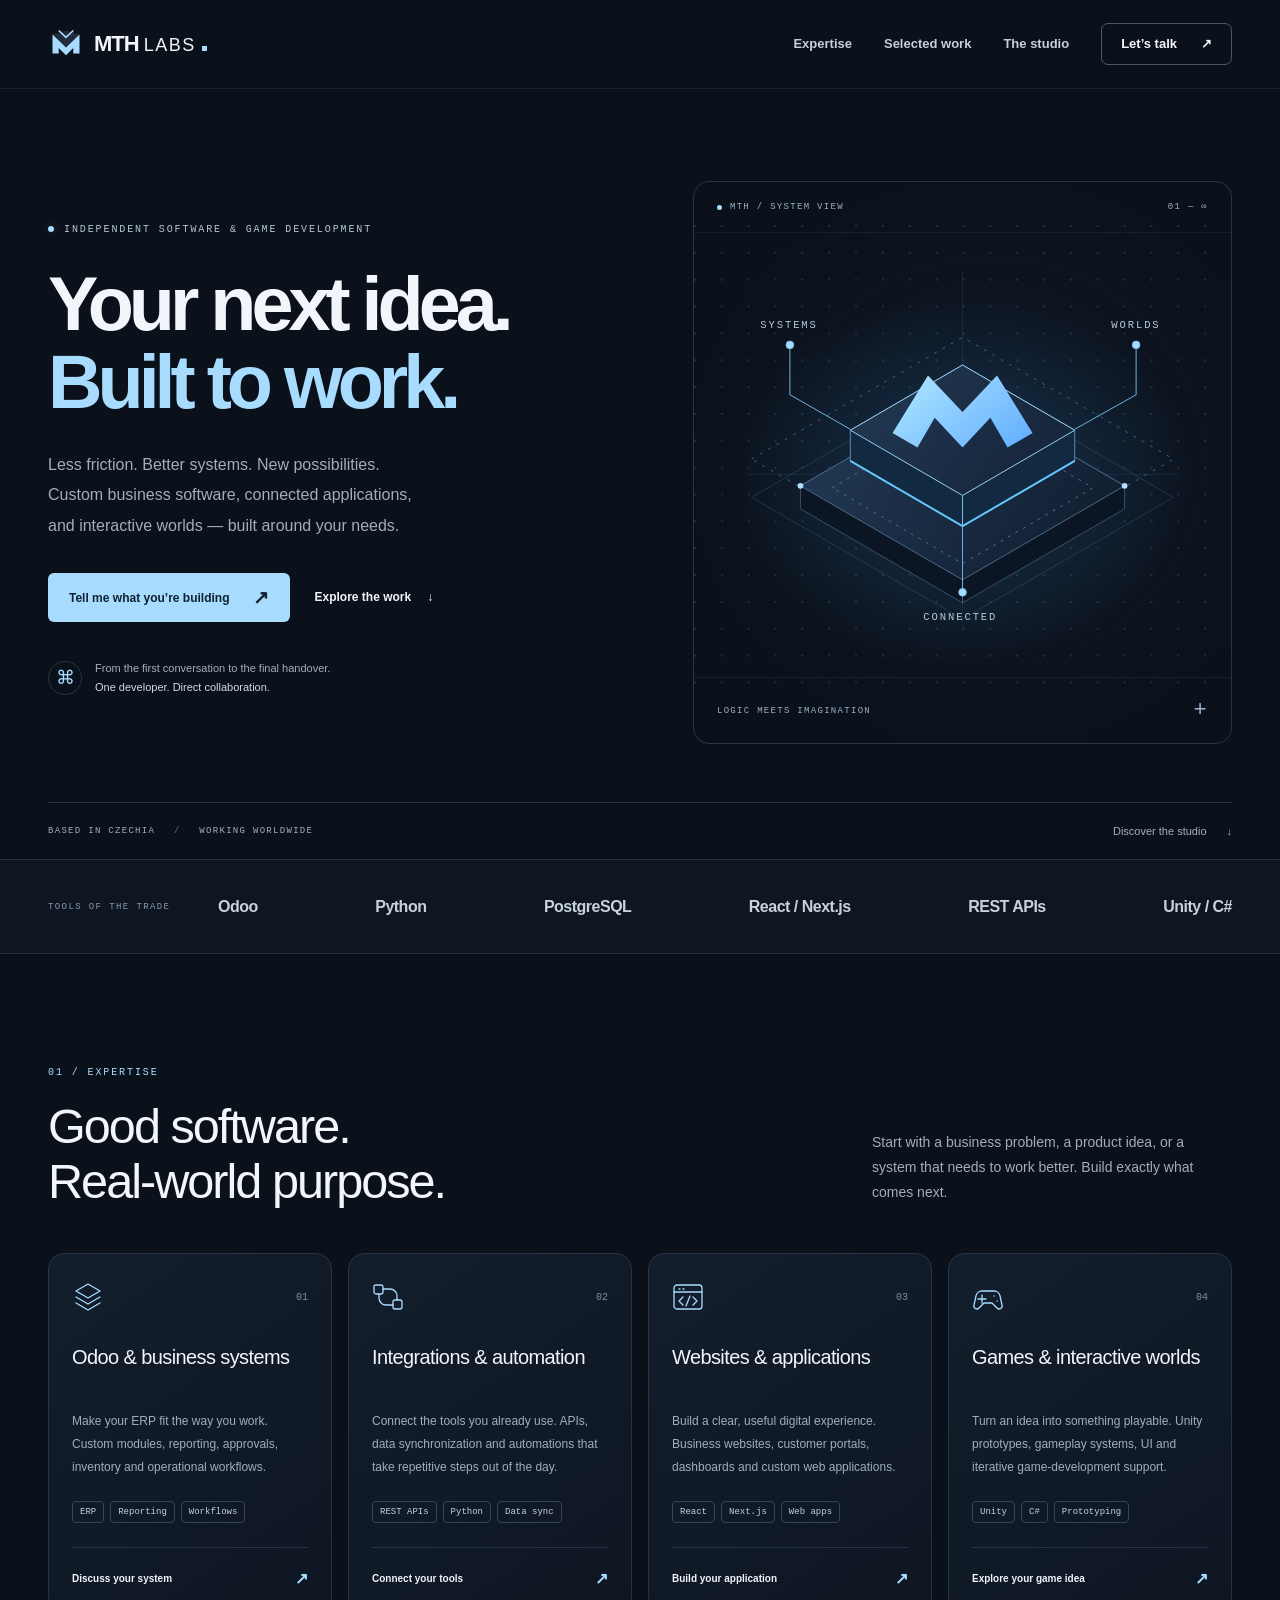
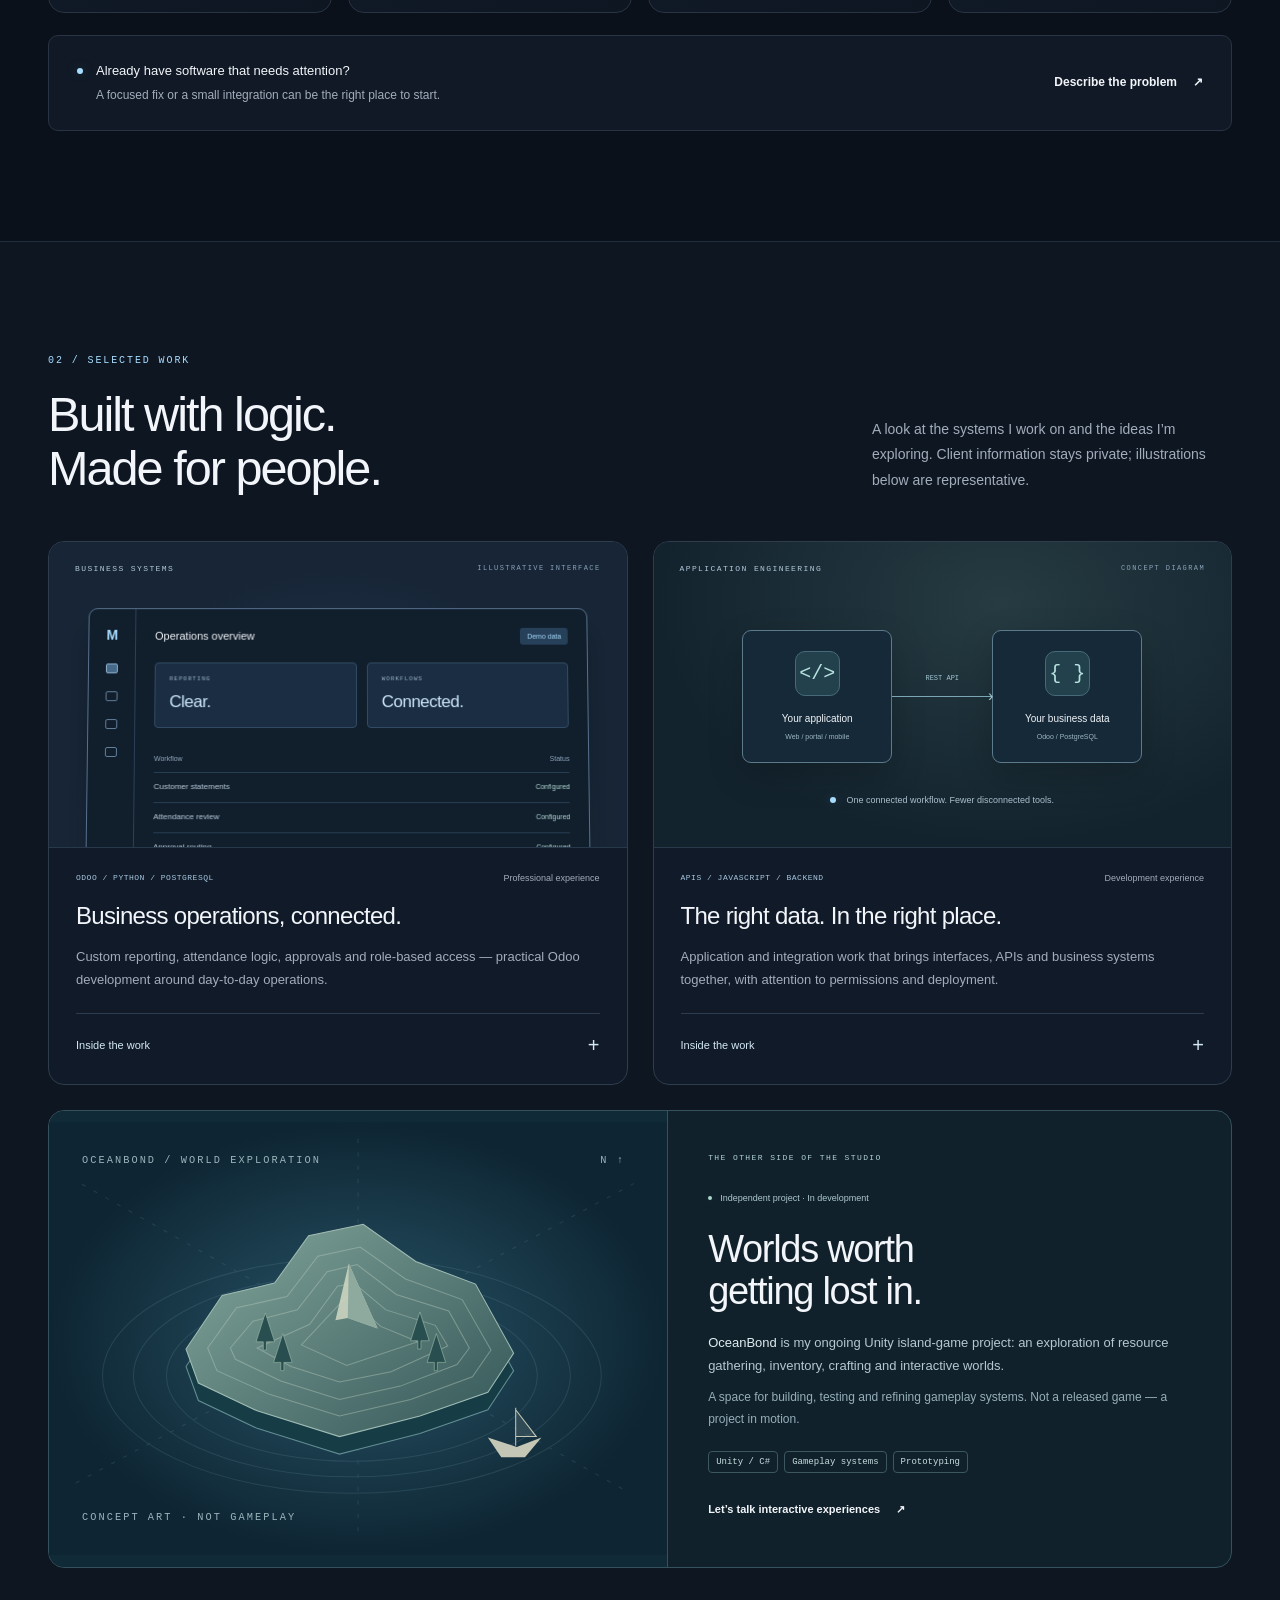
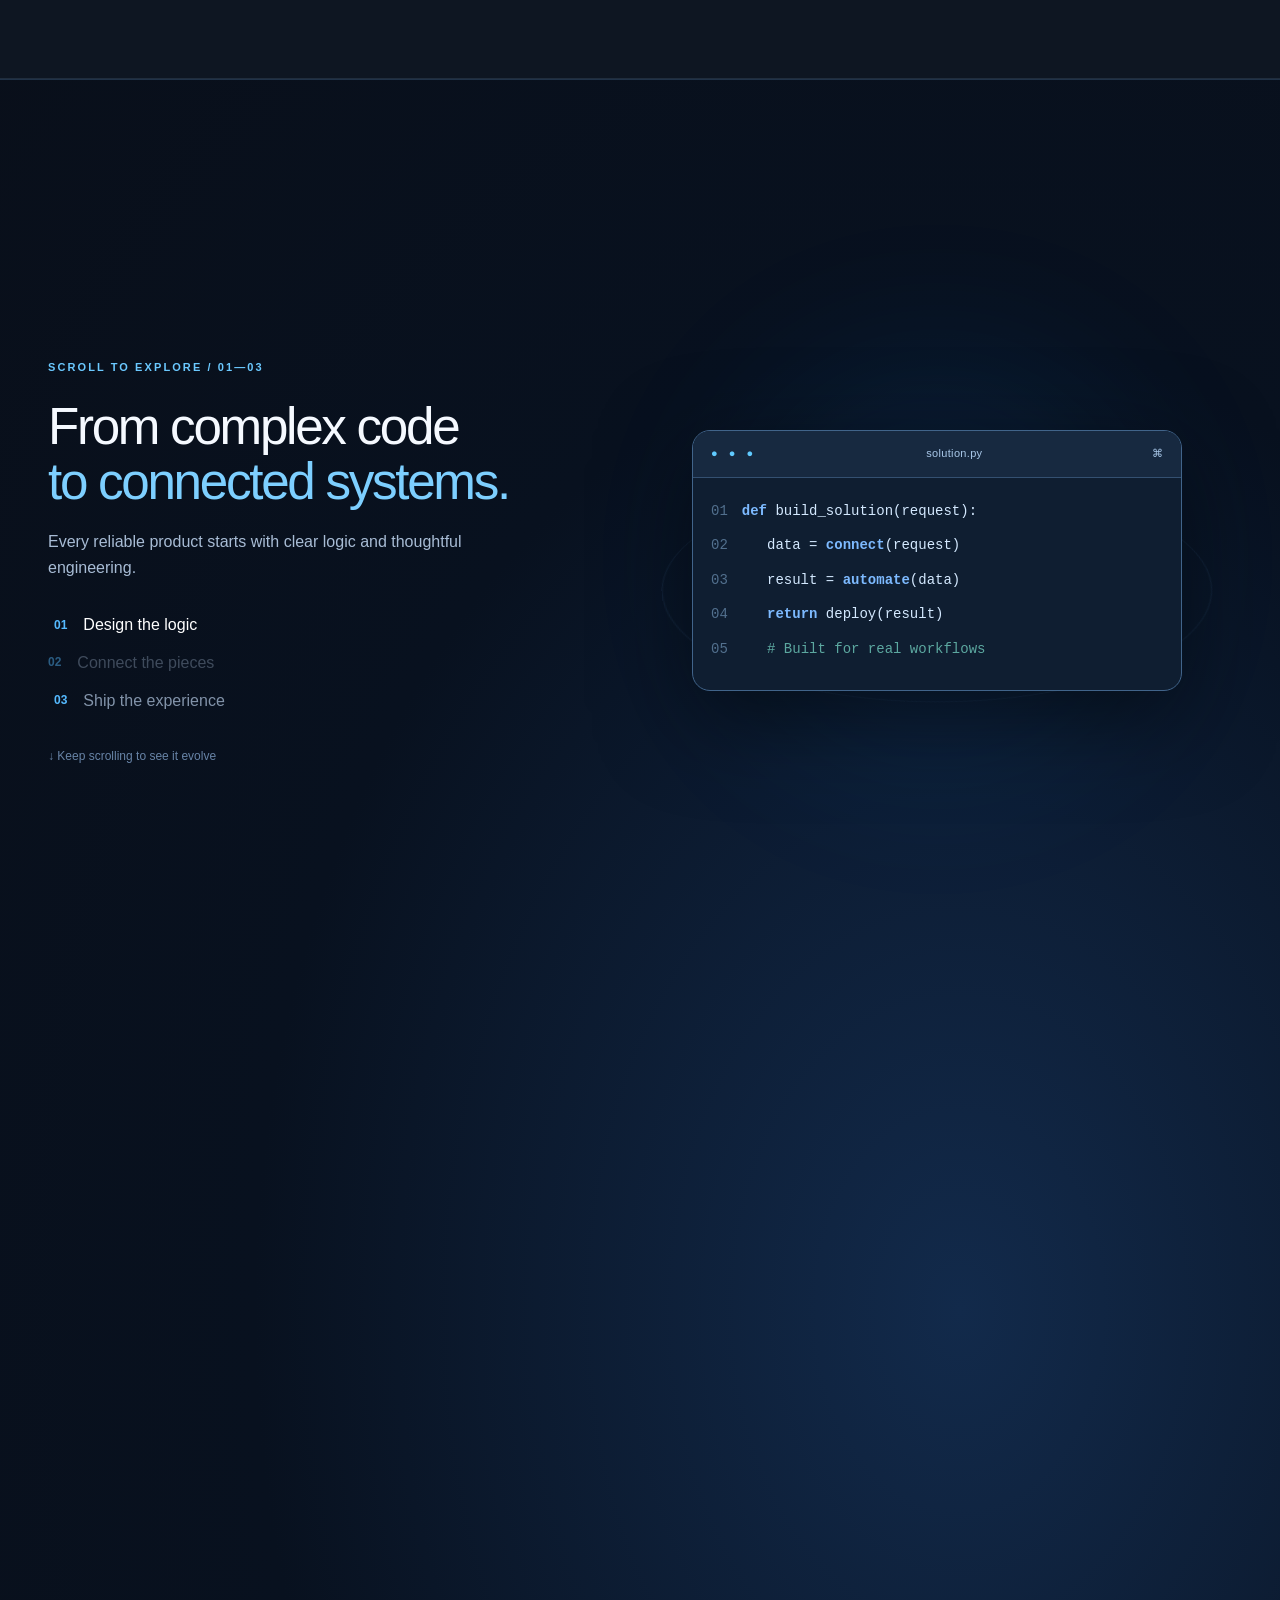
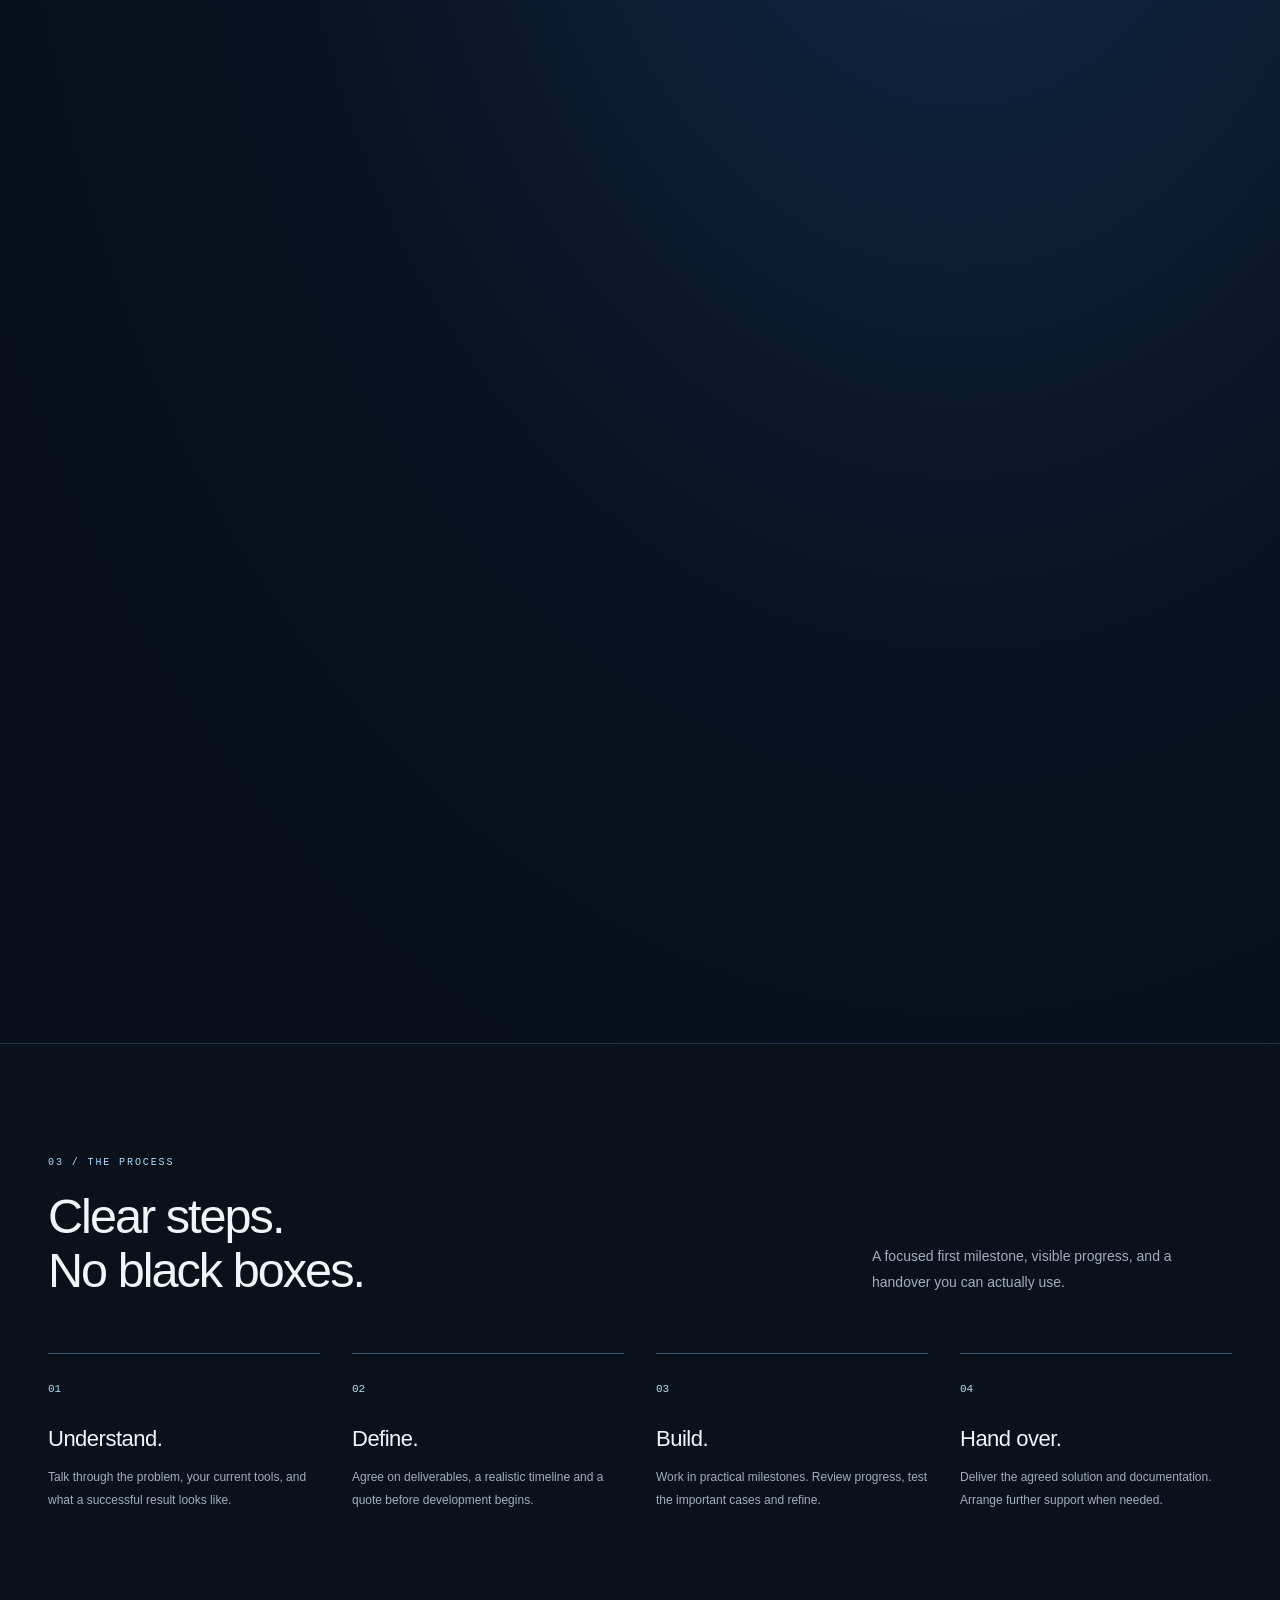
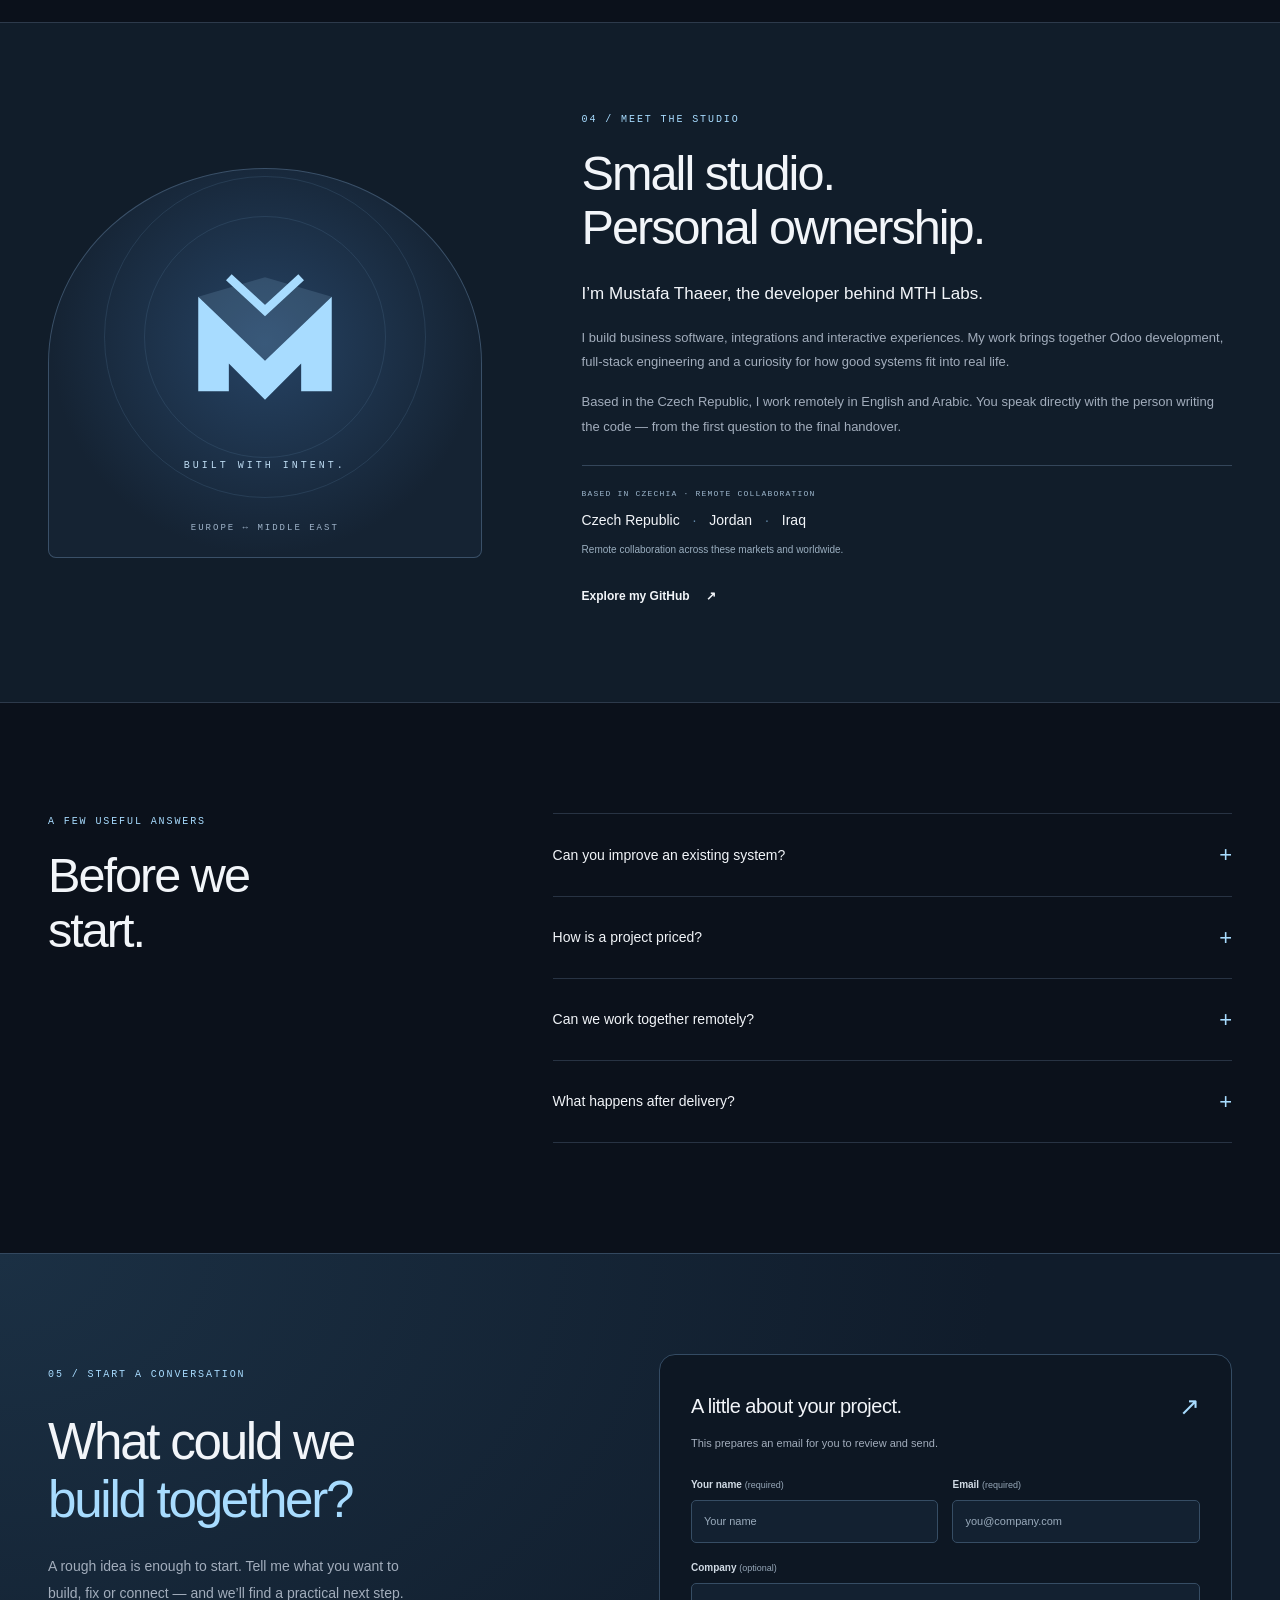
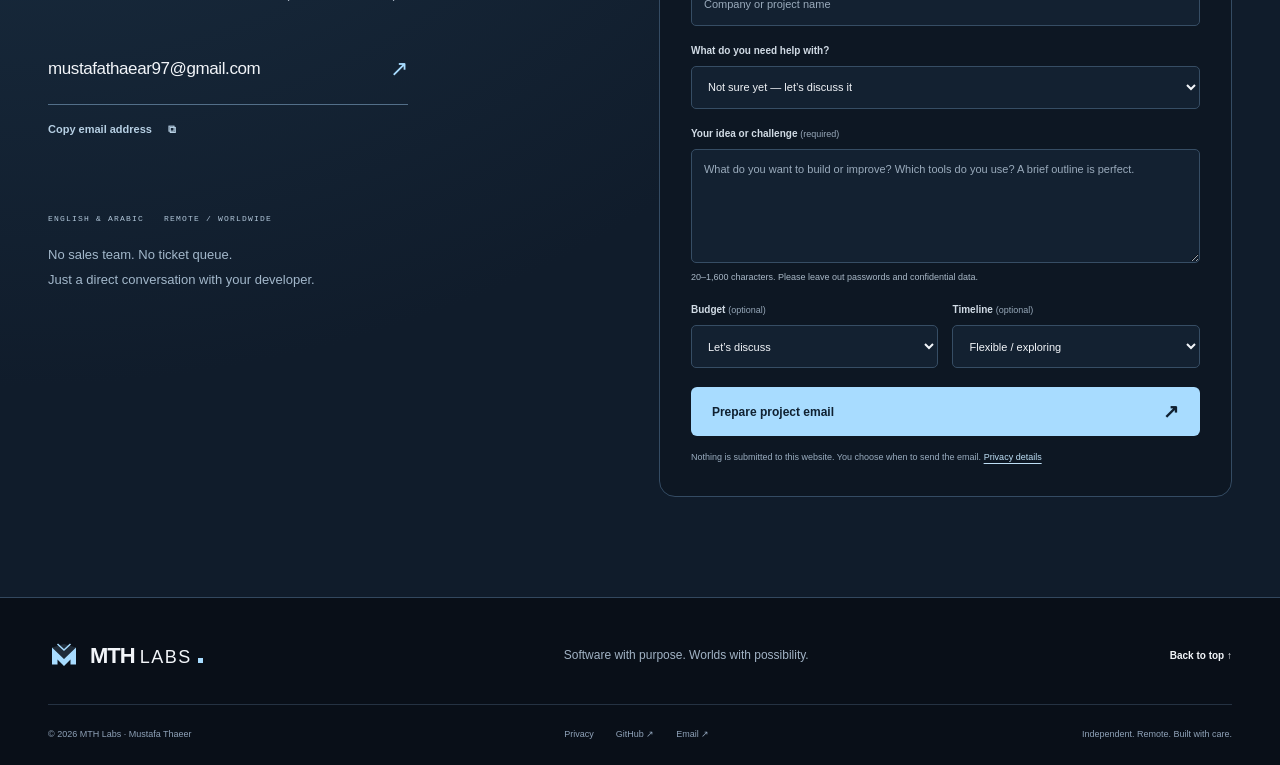
==== commit 79d45ead: "Integrate cinematic scroll-linked tech animation" ====
--- a/index.html
+++ b/index.html
@@ -15,8 +15,10 @@
   <link rel="icon" type="image/svg+xml" href="assets/mark.svg">
   <link rel="stylesheet" href="assets/site.css">
   <link rel="stylesheet" href="assets/ambient-effects.css">
+  <link rel="stylesheet" href="assets/tech-story.css">
   <script src="assets/site.js" defer></script>
   <script src="assets/ambient-effects.js" defer></script>
+  <script src="assets/tech-story.js" defer></script>
   <title>MTH Labs — Software & Game Development</title>
 </head>
 <body>
@@ -93,7 +95,38 @@
     </article>
   </div></section>
 
-  <section class="section container" id="process" aria-labelledby="process-title"><div class="section-heading"><div><p class="eyebrow section-label">03 / THE PROCESS</p><h2 id="process-title">Clear steps.<br>No black boxes.</h2></div><p>A focused first milestone, visible progress, and a handover you can actually use.</p></div><div class="process-grid"><article><span class="step-number">01</span><h3>Understand.</h3><p>Talk through the problem, your current tools, and what a successful result looks like.</p></article><article><span class="step-number">02</span><h3>Define.</h3><p>Agree on deliverables, a realistic timeline and a quote before development begins.</p></article><article><span class="step-number">03</span><h3>Build.</h3><p>Work in practical milestones. Review progress, test the important cases and refine.</p></article><article><span class="step-number">04</span><h3>Hand over.</h3><p>Deliver the agreed solution and documentation. Arrange further support when needed.</p></article></div></section>
+  <section class="tech-story" id="how-it-works" aria-labelledby="tech-story-title">
+  <div class="tech-story-sticky">
+    <div class="tech-story-copy">
+      <span class="tech-kicker">SCROLL TO EXPLORE / 01—03</span>
+      <h2 id="tech-story-title">From complex code<br><em>to connected systems.</em></h2>
+      <p id="tech-story-description">A visual journey from an idea to an integrated, working product.</p>
+      <div class="tech-story-steps" aria-label="Development journey">
+        <div class="tech-step is-current" data-step="0"><b>01</b><span>Design the logic</span></div>
+        <div class="tech-step" data-step="1"><b>02</b><span>Connect the pieces</span></div>
+        <div class="tech-step" data-step="2"><b>03</b><span>Ship the experience</span></div>
+      </div>
+      <span class="tech-story-hint">↓ Keep scrolling to see it evolve</span>
+    </div>
+    <div class="tech-scene" role="img" aria-label="Animated illustration showing code becoming connected services and a live dashboard">
+      <div class="tech-orbit tech-orbit-one"></div><div class="tech-orbit tech-orbit-two"></div>
+      <div class="tech-code tech-object">
+        <div class="tech-window-top"><span class="tech-dots">● ● ●</span><span>solution.py</span><span>⌘</span></div>
+        <div class="tech-code-lines"><span><i>01</i><b>def</b> build_solution(request):</span><span><i>02</i> &nbsp; data = <b>connect</b>(request)</span><span><i>03</i> &nbsp; result = <b>automate</b>(data)</span><span><i>04</i> &nbsp; <b>return</b> deploy(result)</span><span><i>05</i> &nbsp; <span class="tech-code-comment"># Built for real workflows</span></span></div>
+      </div>
+      <div class="tech-network tech-object">
+        <svg viewBox="0 0 400 320" aria-hidden="true"><defs><linearGradient id="tech-link" x1="0" y1="0" x2="1" y2="1"><stop stop-color="#32c8ff"/><stop offset="1" stop-color="#806aff"/></linearGradient></defs><path d="M200 160L80 70M200 160L320 70M200 160L80 250M200 160L320 250" stroke="url(#tech-link)" stroke-width="2" stroke-dasharray="6 8"/><circle cx="200" cy="160" r="51" fill="#12365a" stroke="#4fbaff" stroke-width="2"/><text x="200" y="155" fill="#fff" font-size="18" font-weight="700" text-anchor="middle">API</text><text x="200" y="176" fill="#83caff" font-size="10" text-anchor="middle">CONNECTED</text><g fill="#142941" stroke="#4fbaff" stroke-width="2"><rect x="31" y="42" width="98" height="56" rx="12"/><rect x="271" y="42" width="98" height="56" rx="12"/><rect x="31" y="222" width="98" height="56" rx="12"/><rect x="271" y="222" width="98" height="56" rx="12"/></g><g fill="#d9efff" font-size="13" text-anchor="middle"><text x="80" y="75">Database</text><text x="320" y="75">ERP</text><text x="80" y="255">Website</text><text x="320" y="255">Automation</text></g></svg>
+      </div>
+      <div class="tech-dashboard tech-object">
+        <div class="tech-window-top"><span class="tech-dots">● ● ●</span><span>Live system overview</span><span class="tech-online">● ONLINE</span></div>
+        <div class="tech-dashboard-grid"><div><small>PROCESS STATUS</small><strong>Operational <span>✓</span></strong></div><div><small>INTEGRATIONS</small><strong>Connected <span>↗</span></strong></div></div>
+        <svg viewBox="0 0 400 130" aria-hidden="true"><defs><linearGradient id="tech-fill" x1="0" y1="0" x2="0" y2="1"><stop stop-color="#3ca9ff" stop-opacity=".35"/><stop offset="1" stop-color="#3ca9ff" stop-opacity="0"/></linearGradient></defs><path d="M5 105L60 90L110 95L160 65L210 73L260 40L310 49L395 10L395 130L5 130Z" fill="url(#tech-fill)"/><path d="M5 105L60 90L110 95L160 65L210 73L260 40L310 49L395 10" fill="none" stroke="#60caff" stroke-width="4" stroke-linecap="round" stroke-linejoin="round"/></svg><span class="tech-dashboard-footer">● SYSTEMS RUNNING SMOOTHLY</span>
+      </div>
+      <div class="tech-glow"></div>
+    </div>
+  </div>
+</section>
+<section class="section container" id="process" aria-labelledby="process-title"><div class="section-heading"><div><p class="eyebrow section-label">03 / THE PROCESS</p><h2 id="process-title">Clear steps.<br>No black boxes.</h2></div><p>A focused first milestone, visible progress, and a handover you can actually use.</p></div><div class="process-grid"><article><span class="step-number">01</span><h3>Understand.</h3><p>Talk through the problem, your current tools, and what a successful result looks like.</p></article><article><span class="step-number">02</span><h3>Define.</h3><p>Agree on deliverables, a realistic timeline and a quote before development begins.</p></article><article><span class="step-number">03</span><h3>Build.</h3><p>Work in practical milestones. Review progress, test the important cases and refine.</p></article><article><span class="step-number">04</span><h3>Hand over.</h3><p>Deliver the agreed solution and documentation. Arrange further support when needed.</p></article></div></section>
 
   <section class="studio-section" id="studio" aria-labelledby="studio-title"><div class="container studio-grid"><div class="studio-mark" aria-hidden="true"><img src="assets/mark.svg" width="178" height="178" alt=""><span>BUILT WITH INTENT.</span><div class="studio-coordinates">EUROPE ↔ MIDDLE EAST</div></div><div class="studio-copy"><p class="eyebrow section-label">04 / MEET THE STUDIO</p><h2 id="studio-title">Small studio.<br>Personal ownership.</h2><p class="studio-intro">I’m Mustafa Thaeer, the developer behind MTH Labs.</p><p>I build business software, integrations and interactive experiences. My work brings together Odoo development, full-stack engineering and a curiosity for how good systems fit into real life.</p><p>Based in the Czech Republic, I work remotely in English and Arabic. You speak directly with the person writing the code — from the first question to the final handover.</p><div class="locations"><span class="small-label">BASED IN CZECHIA · REMOTE COLLABORATION</span><strong>Czech Republic <i>·</i> Jordan <i>·</i> Iraq</strong><span>Remote collaboration across these markets and worldwide.</span></div><a class="text-link" href="https://github.com/mustafa327" target="_blank" rel="noopener noreferrer">Explore my GitHub <span aria-hidden="true">↗</span></a></div></div></section>
 
--- a/assets/tech-story.css
+++ b/assets/tech-story.css
@@ -0,0 +1,8 @@
+/* Scroll-driven tech storytelling — no external libraries */
+.tech-story{position:relative;height:285vh;background:radial-gradient(ellipse at 75% 48%,#122a4b 0%,#08111f 52%,#090f1a 100%);border-block:1px solid #203248;isolation:isolate}
+.tech-story-sticky{height:100vh;min-height:620px;position:sticky;top:0;display:grid;grid-template-columns:1fr 1.1fr;align-items:center;gap:5%;max-width:1240px;padding:100px 28px 40px;margin:auto}
+.tech-story-copy{position:relative;z-index:2}.tech-kicker{font-size:11px;letter-spacing:.19em;color:#6bc9ff;font-weight:700}.tech-story h2{font-size:clamp(35px,4vw,65px);line-height:1.08;margin:20px 0;color:#f5f9ff;letter-spacing:-.045em}.tech-story h2 em{font-style:normal;color:#7dcfff}.tech-story-copy>p{color:#a8bcd5;max-width:420px;font-size:16px}.tech-story-steps{display:grid;gap:12px;margin-top:32px}.tech-step{display:flex;gap:16px;align-items:center;color:#8293a9;opacity:.45;transition:opacity .3s,color .3s,transform .3s}.tech-step b{font-size:12px;color:#55baff}.tech-step.is-current{opacity:1;color:#fff;transform:translateX(6px)}.tech-story-hint{display:block;color:#6884a7;font-size:12px;margin-top:34px}
+.tech-scene{height:min(550px,70vh);min-height:360px;position:relative;perspective:900px;display:grid;place-items:center}.tech-orbit{position:absolute;width:90%;aspect-ratio:1;border:1px solid #2b517b;border-radius:50%;opacity:.22;transform:rotateX(67deg) rotate(-18deg)}.tech-orbit-two{width:65%;border-style:dashed}.tech-object{position:absolute;width:min(95%,490px);transition:none;will-change:transform,opacity;box-shadow:0 25px 90px #0008}.tech-code,.tech-dashboard{background:#0f1e31;border:1px solid #41648a;border-radius:18px;overflow:hidden}.tech-window-top{display:flex;align-items:center;justify-content:space-between;padding:14px 18px;background:#172940;border-bottom:1px solid #345071;color:#a9c8e9;font-size:11px;letter-spacing:.03em}.tech-dots{color:#60caff;letter-spacing:4px}.tech-code-lines{padding:24px 18px 30px;display:grid;gap:15px;color:#d4e9ff;font:clamp(10px,1.15vw,14px)/1.4 ui-monospace,SFMono-Regular,Consolas,monospace}.tech-code-lines span{white-space:nowrap}.tech-code-lines i{color:#52708e;font-style:normal;margin-right:14px}.tech-code-lines b{color:#7dbaff;font-weight:600}.tech-code-comment{color:#5ca8a0}.tech-network{width:min(100%,490px);box-shadow:none}.tech-network svg{width:100%;filter:drop-shadow(0 0 18px #1a9eff44)}.tech-dashboard-grid{display:grid;grid-template-columns:1fr 1fr;gap:12px;padding:22px 20px 5px}.tech-dashboard-grid>div{padding:14px;border:1px solid #294868;background:#132842;border-radius:12px}.tech-dashboard-grid small{display:block;color:#83a5c8;font-size:10px}.tech-dashboard-grid strong{display:block;font-size:15px;margin-top:10px;color:#f1f8ff}.tech-dashboard-grid strong span{color:#58dcb2;float:right}.tech-dashboard>svg{width:calc(100% - 40px);margin:12px 20px}.tech-dashboard-footer{display:block;color:#6de4b2;letter-spacing:.12em;font-size:10px;padding:0 20px 20px}.tech-online{color:#62e7b4}.tech-glow{position:absolute;width:65%;aspect-ratio:1;border-radius:50%;background:#168eff;filter:blur(95px);opacity:.1;z-index:-1;pointer-events:none}
+@media(max-width:800px){.tech-story{height:245vh}.tech-story-sticky{min-height:0;grid-template-columns:1fr;grid-template-rows:auto 1fr;gap:4px;padding:90px 20px 20px}.tech-story h2{font-size:clamp(30px,7vw,45px);margin:10px 0}.tech-story-copy>p{font-size:13px}.tech-story-steps{display:flex;flex-wrap:wrap;gap:8px;margin-top:15px}.tech-step{font-size:11px;gap:5px}.tech-story-hint{display:none}.tech-scene{min-height:0;height:100%;max-height:400px}.tech-object{max-width:390px}.tech-code-lines{gap:11px;padding:15px 12px}.tech-dashboard-grid{padding:12px 12px 0}.tech-dashboard-grid strong{font-size:12px}}
+@media(prefers-reduced-motion:reduce){.tech-story{height:auto}.tech-story-sticky{position:relative;min-height:640px}.tech-code,.tech-network{display:none}.tech-dashboard{opacity:1!important;transform:none!important}.tech-step{opacity:1;transform:none!important}}
+@media print{.tech-story{height:auto}.tech-story-sticky{position:relative;height:auto}.tech-code,.tech-network{display:none}.tech-dashboard{opacity:1!important;transform:none!important}}
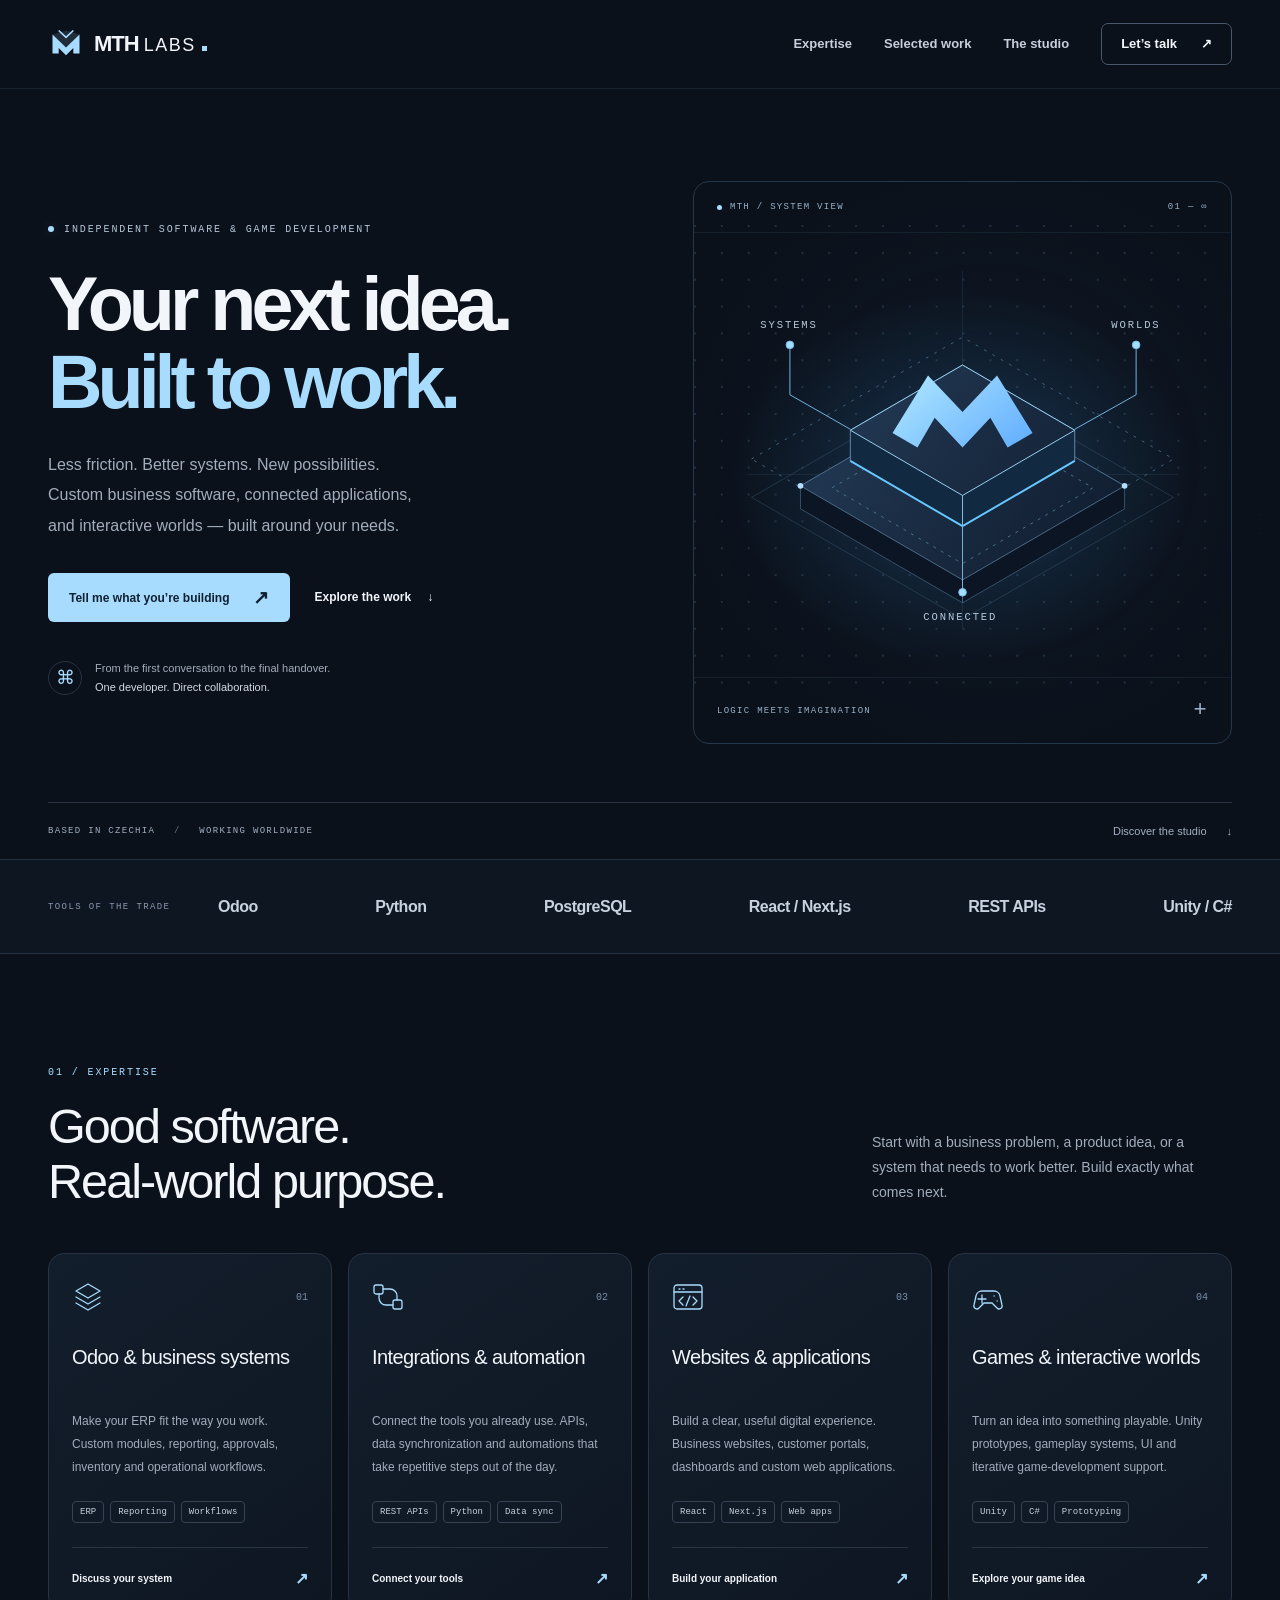
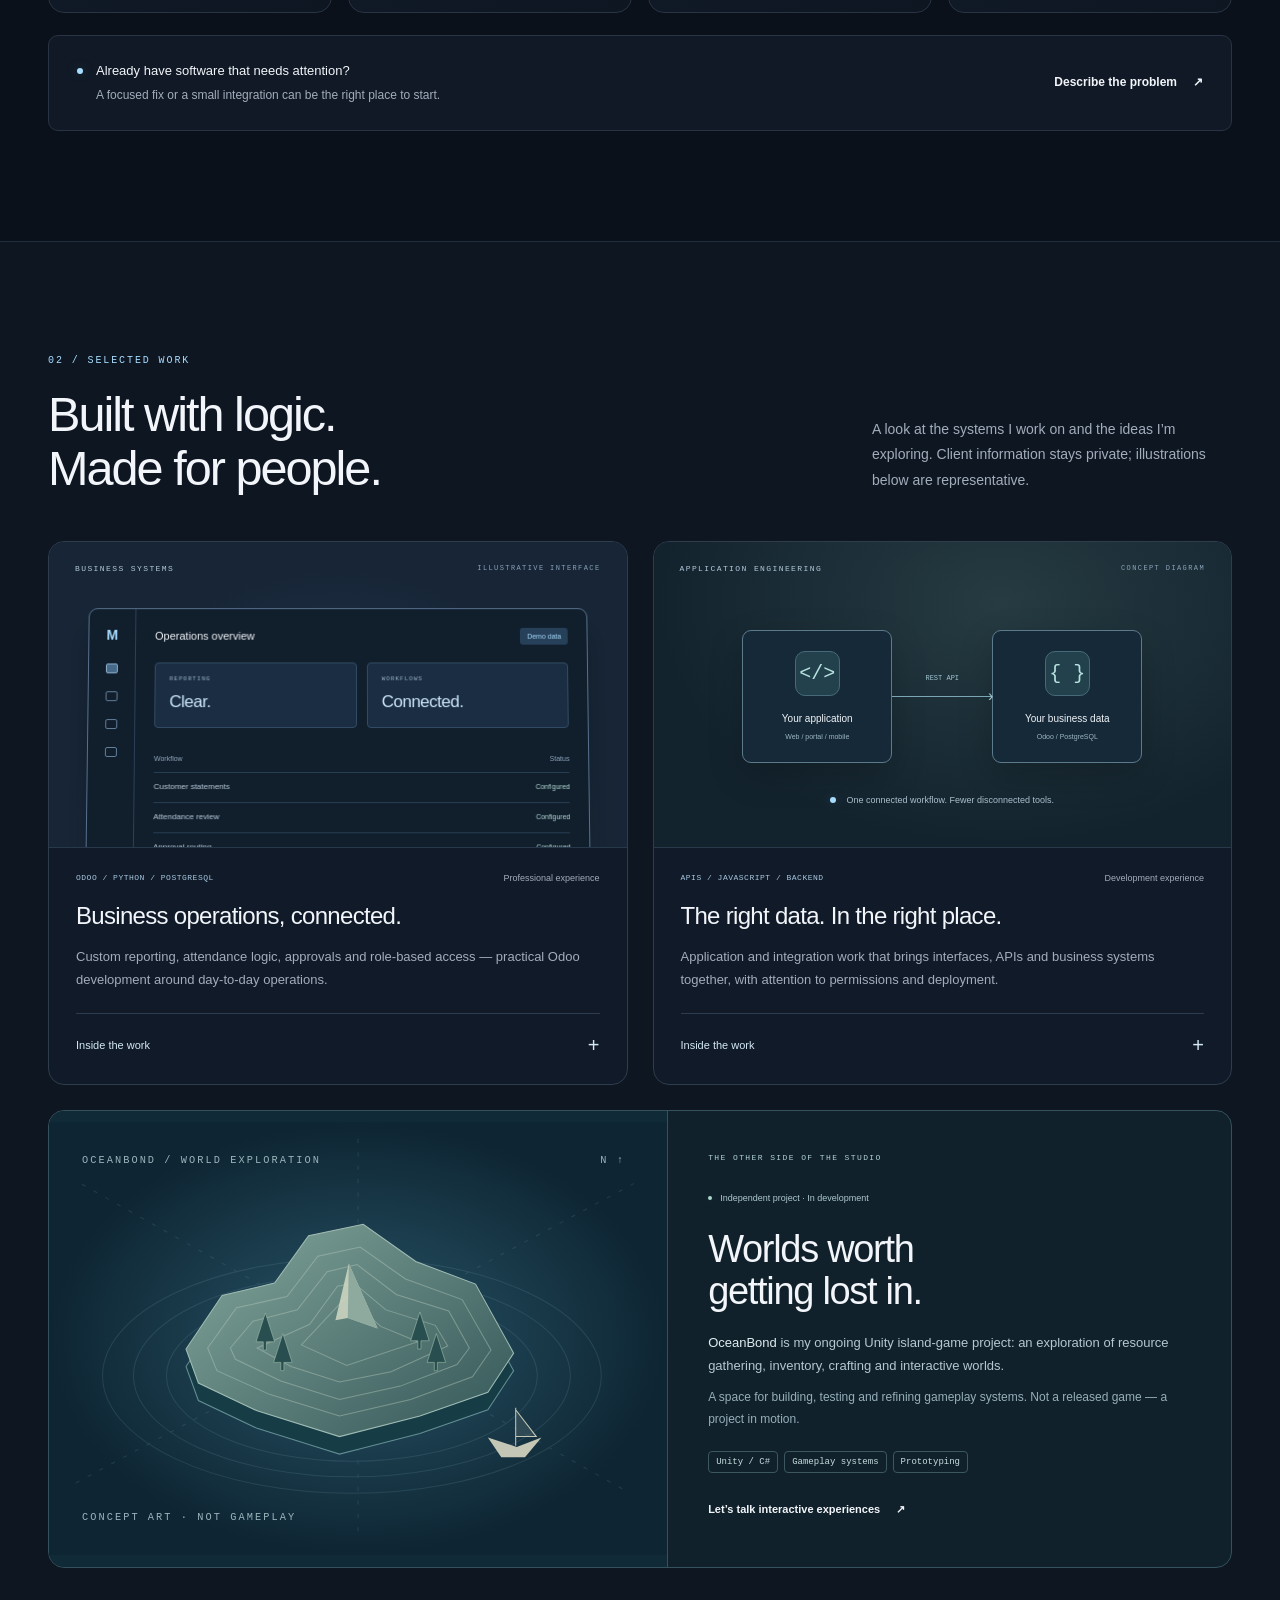
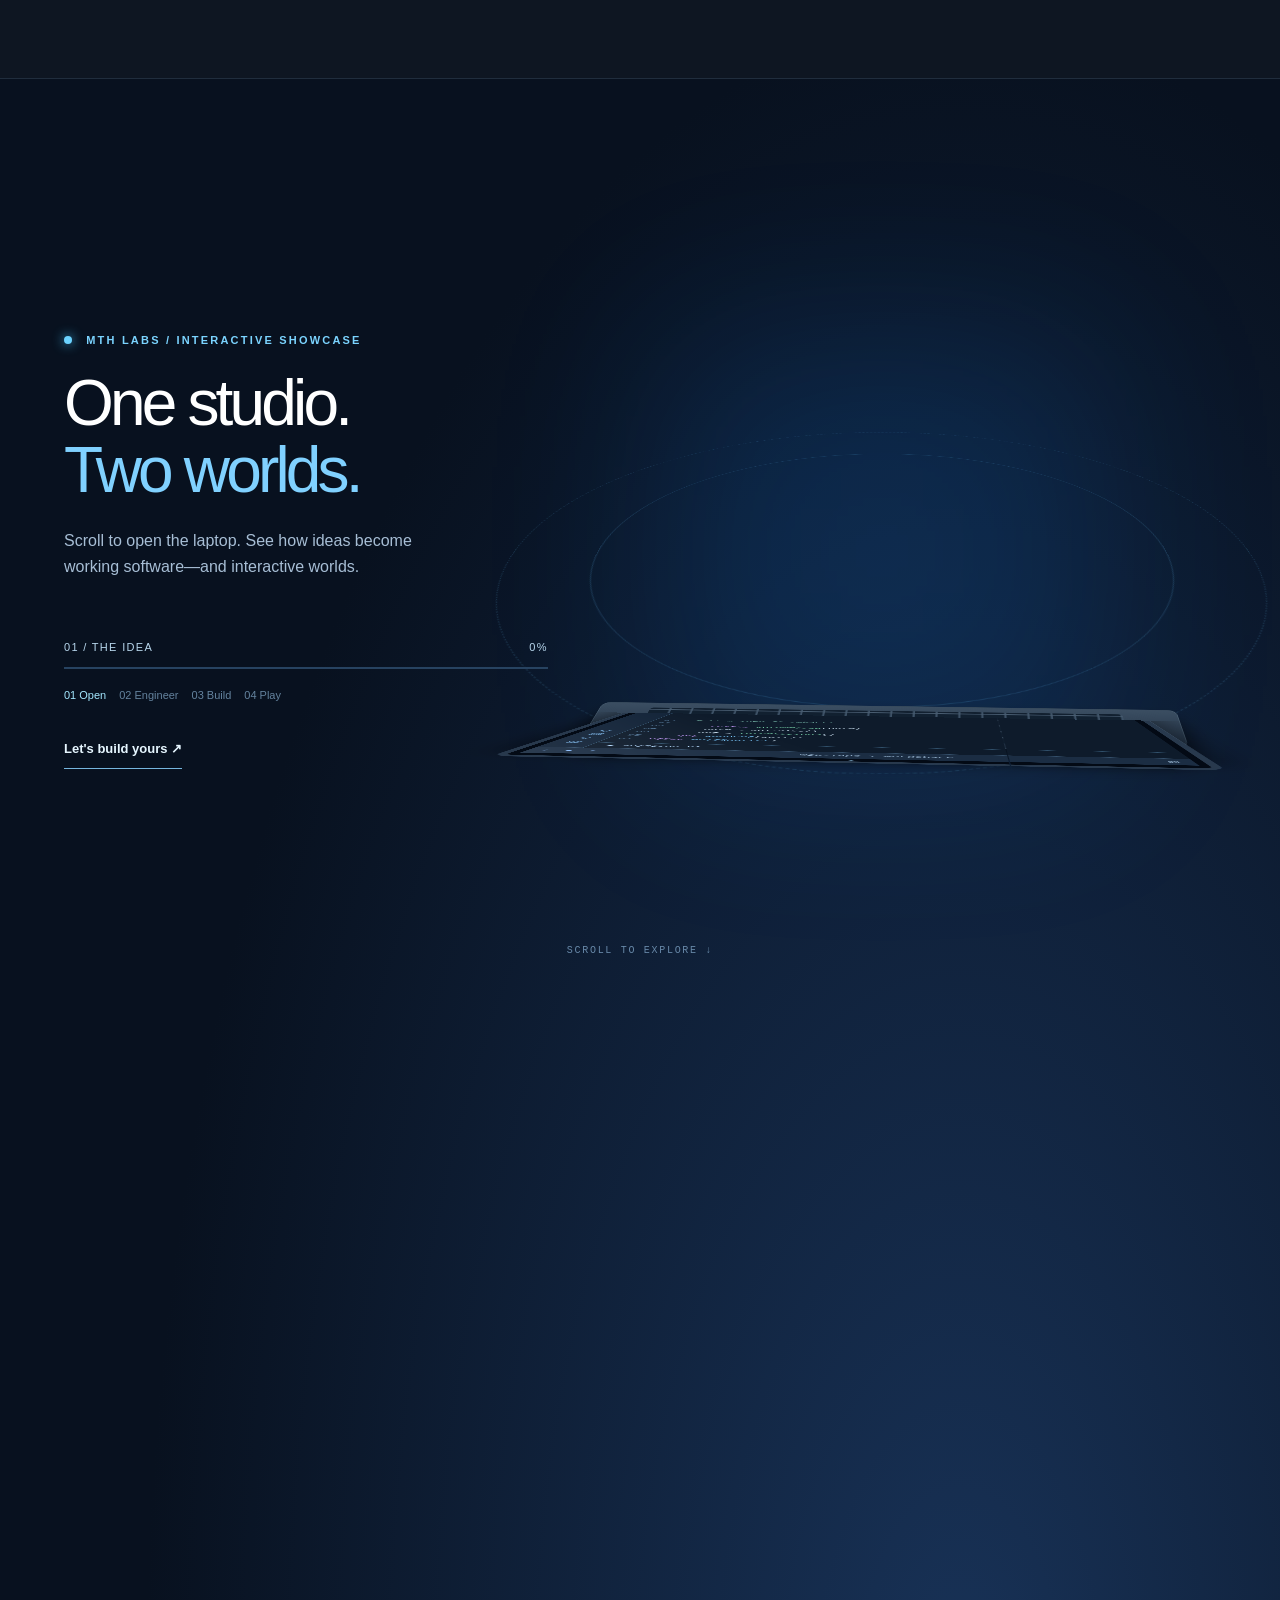
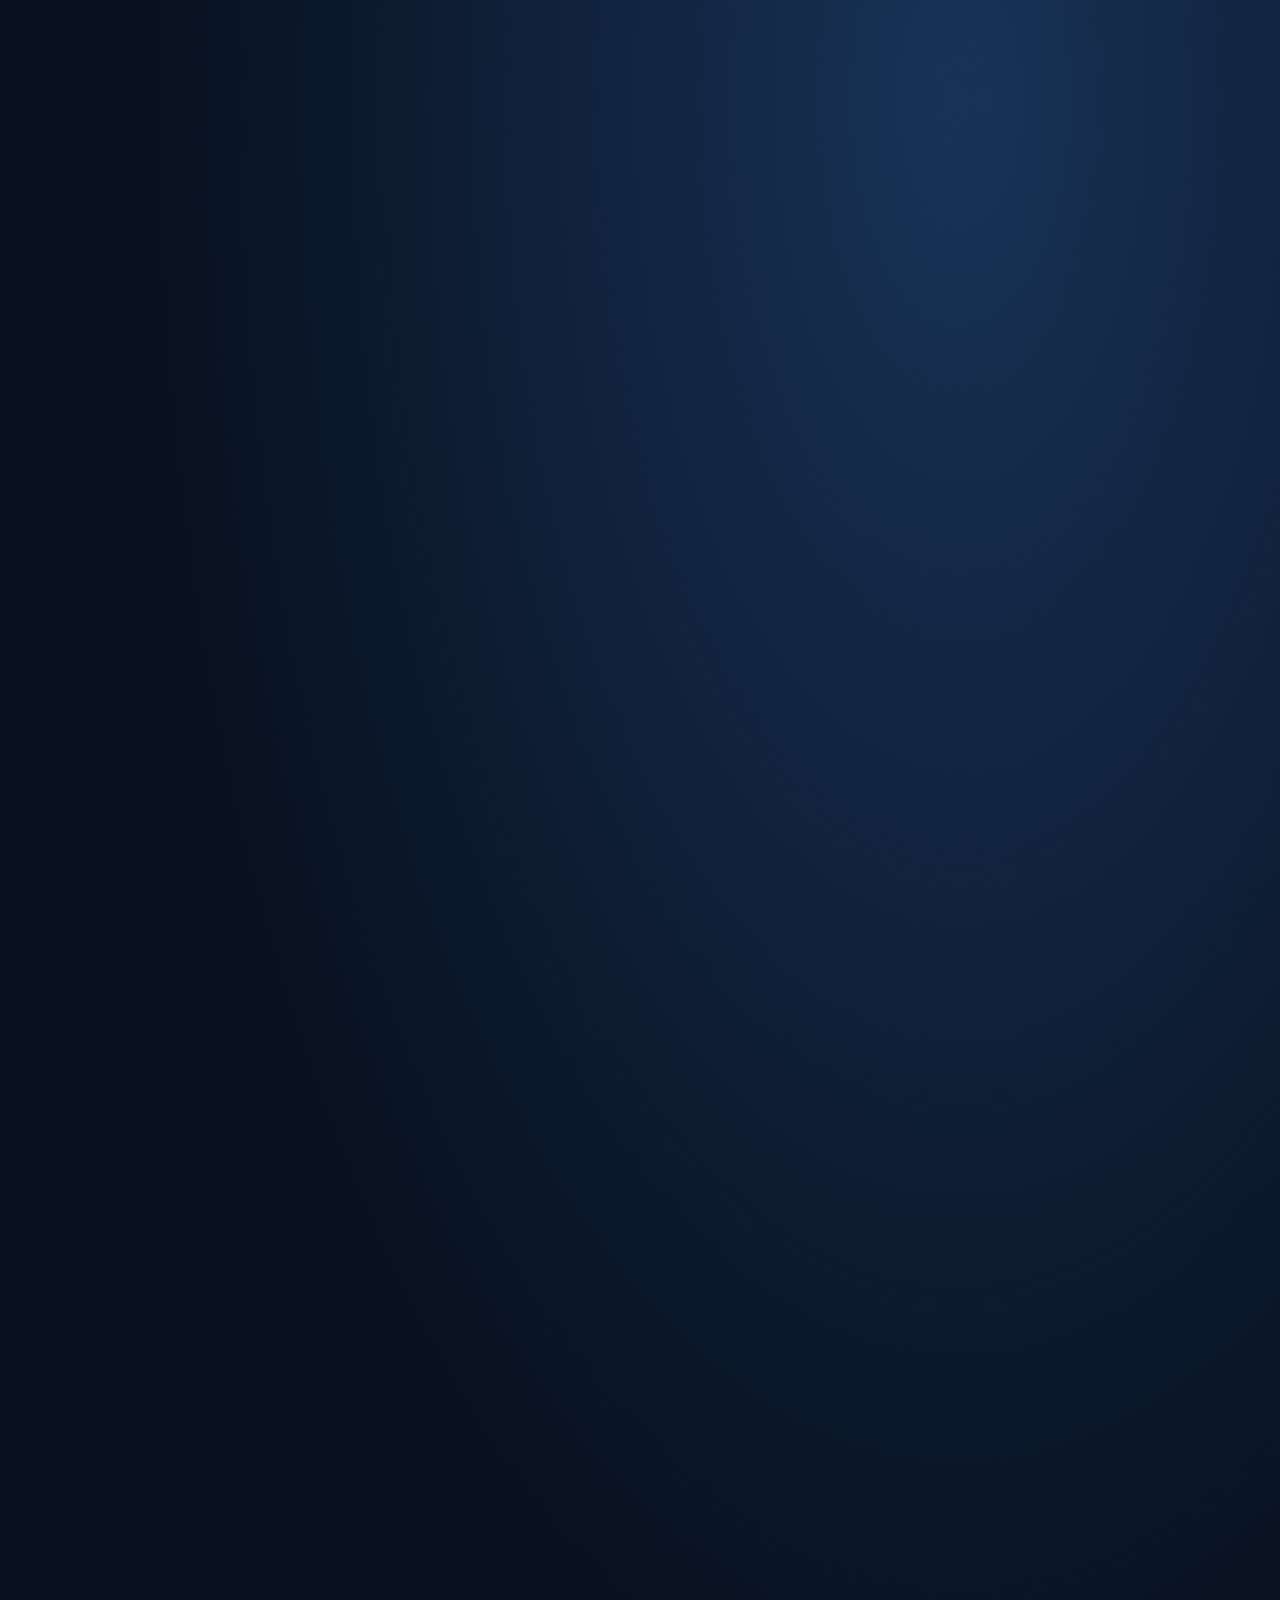
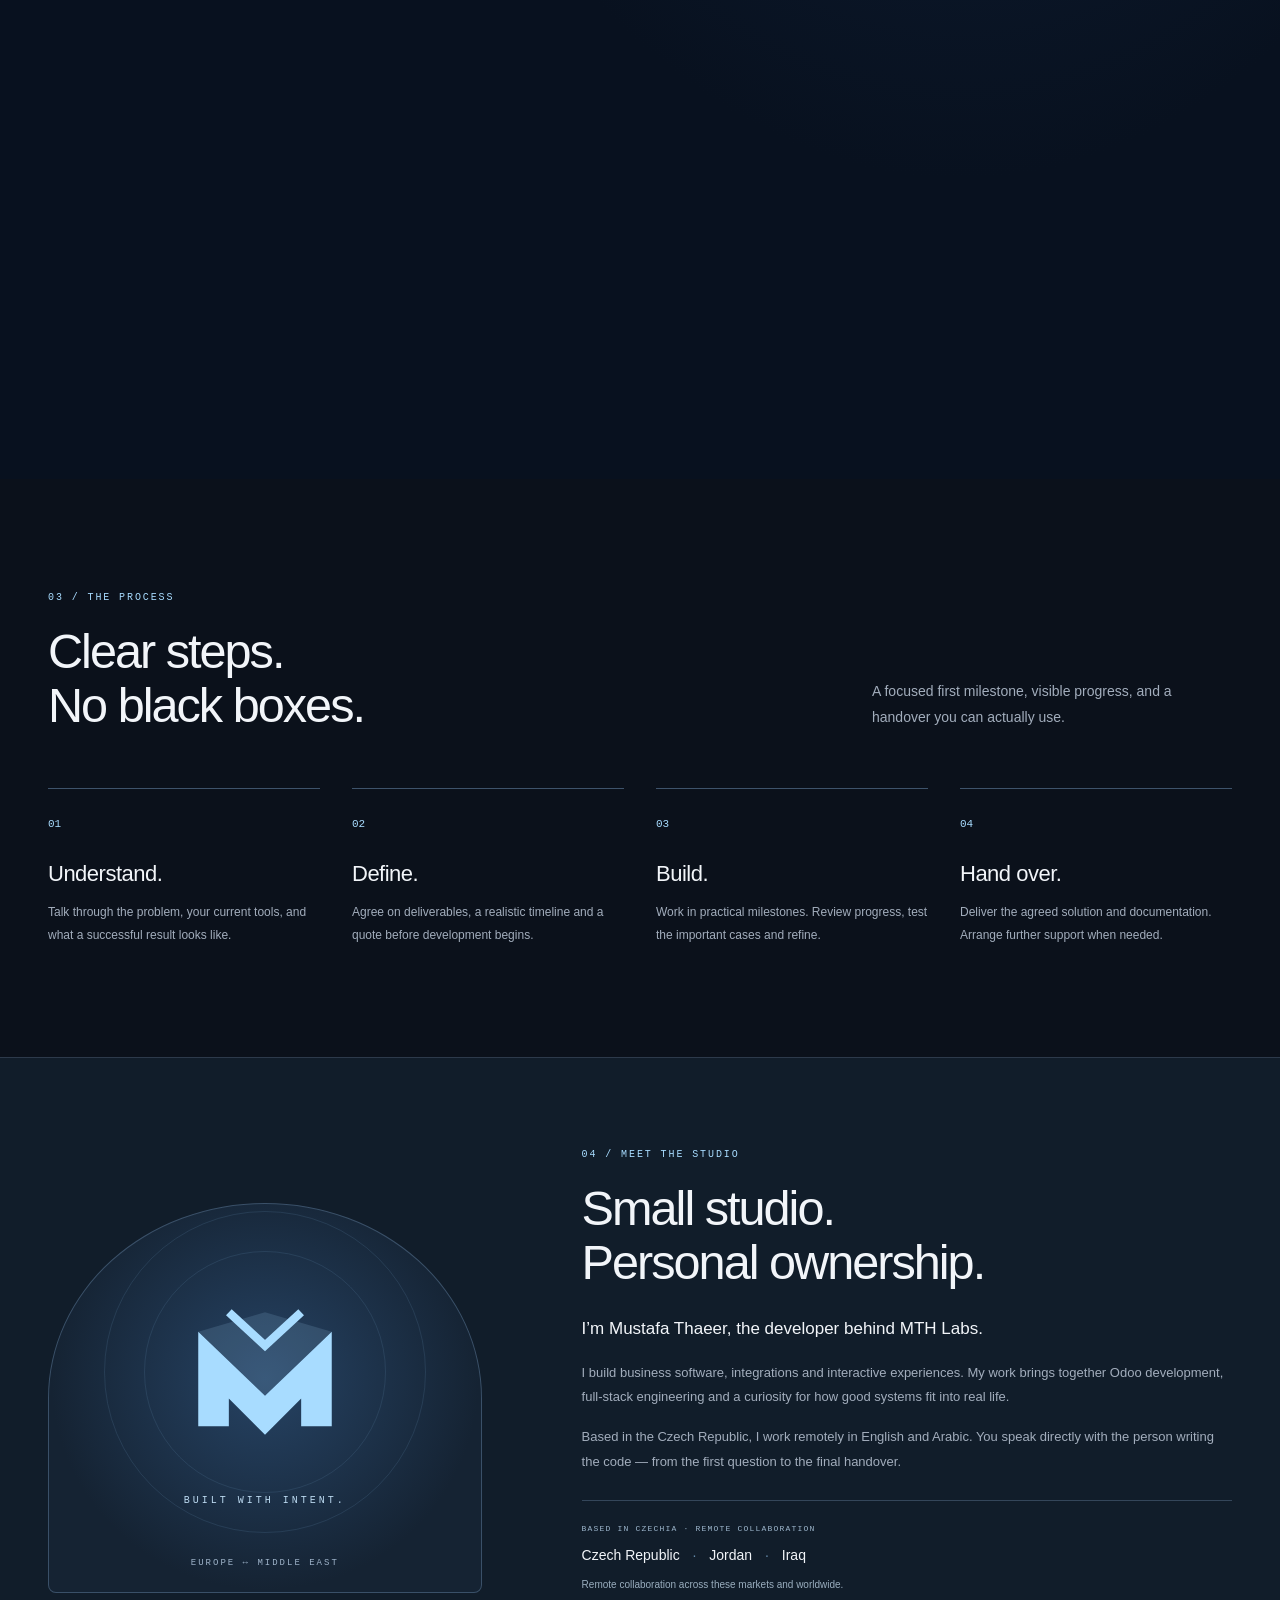
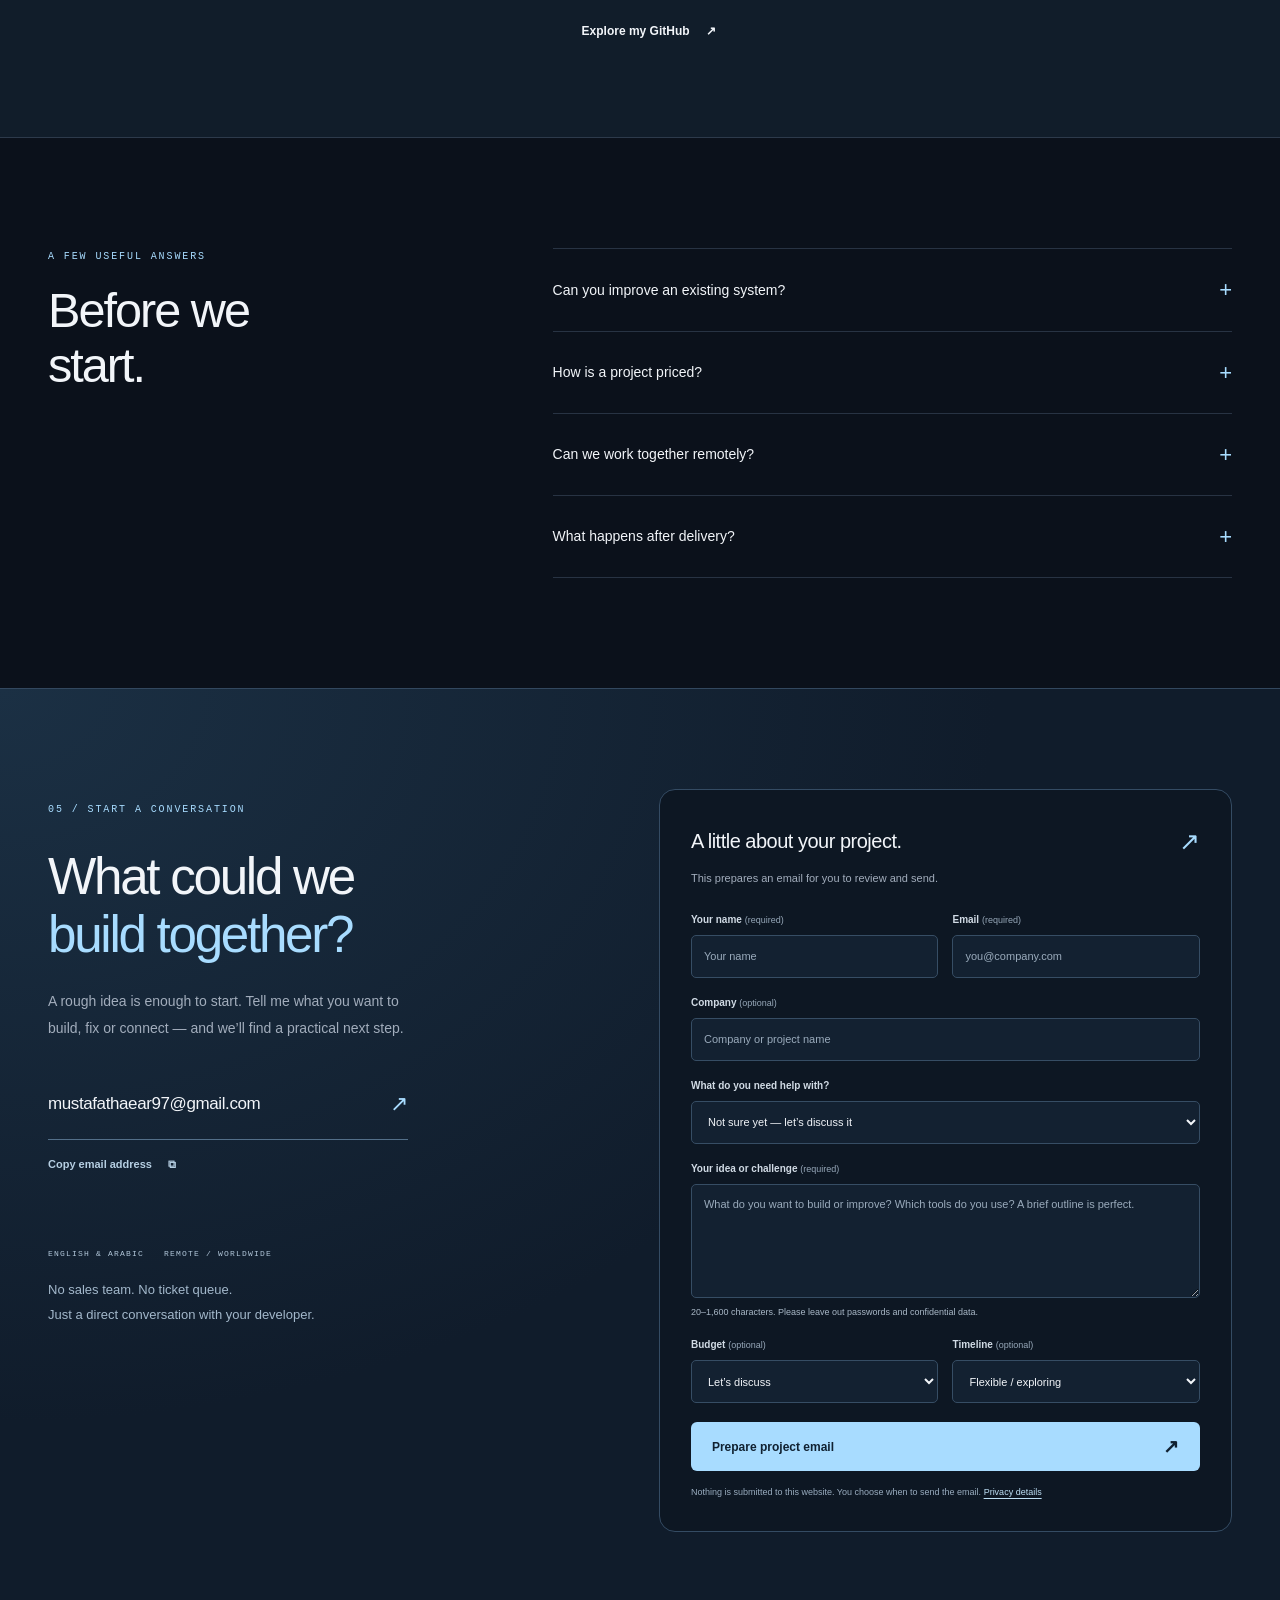
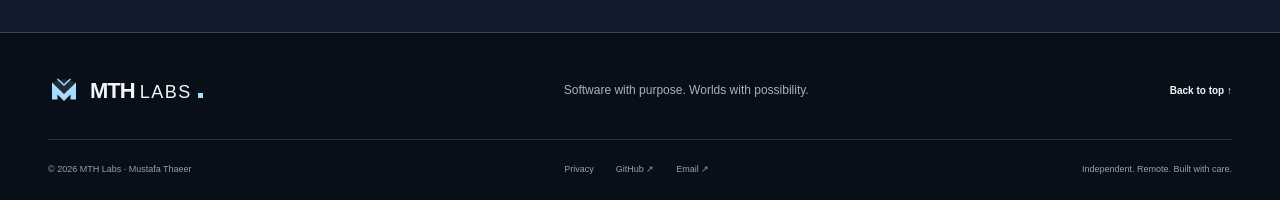
==== commit dba766e0: "Replace tech storyboard with opening laptop software-to-game showcase" ====
--- a/index.html
+++ b/index.html
@@ -96,36 +96,29 @@
   </div></section>
 
   <section class="tech-story" id="how-it-works" aria-labelledby="tech-story-title">
-  <div class="tech-story-sticky">
-    <div class="tech-story-copy">
-      <span class="tech-kicker">SCROLL TO EXPLORE / 01—03</span>
-      <h2 id="tech-story-title">From complex code<br><em>to connected systems.</em></h2>
-      <p id="tech-story-description">A visual journey from an idea to an integrated, working product.</p>
-      <div class="tech-story-steps" aria-label="Development journey">
-        <div class="tech-step is-current" data-step="0"><b>01</b><span>Design the logic</span></div>
-        <div class="tech-step" data-step="1"><b>02</b><span>Connect the pieces</span></div>
-        <div class="tech-step" data-step="2"><b>03</b><span>Ship the experience</span></div>
-      </div>
-      <span class="tech-story-hint">↓ Keep scrolling to see it evolve</span>
-    </div>
-    <div class="tech-scene" role="img" aria-label="Animated illustration showing code becoming connected services and a live dashboard">
-      <div class="tech-orbit tech-orbit-one"></div><div class="tech-orbit tech-orbit-two"></div>
-      <div class="tech-code tech-object">
-        <div class="tech-window-top"><span class="tech-dots">● ● ●</span><span>solution.py</span><span>⌘</span></div>
-        <div class="tech-code-lines"><span><i>01</i><b>def</b> build_solution(request):</span><span><i>02</i> &nbsp; data = <b>connect</b>(request)</span><span><i>03</i> &nbsp; result = <b>automate</b>(data)</span><span><i>04</i> &nbsp; <b>return</b> deploy(result)</span><span><i>05</i> &nbsp; <span class="tech-code-comment"># Built for real workflows</span></span></div>
-      </div>
-      <div class="tech-network tech-object">
-        <svg viewBox="0 0 400 320" aria-hidden="true"><defs><linearGradient id="tech-link" x1="0" y1="0" x2="1" y2="1"><stop stop-color="#32c8ff"/><stop offset="1" stop-color="#806aff"/></linearGradient></defs><path d="M200 160L80 70M200 160L320 70M200 160L80 250M200 160L320 250" stroke="url(#tech-link)" stroke-width="2" stroke-dasharray="6 8"/><circle cx="200" cy="160" r="51" fill="#12365a" stroke="#4fbaff" stroke-width="2"/><text x="200" y="155" fill="#fff" font-size="18" font-weight="700" text-anchor="middle">API</text><text x="200" y="176" fill="#83caff" font-size="10" text-anchor="middle">CONNECTED</text><g fill="#142941" stroke="#4fbaff" stroke-width="2"><rect x="31" y="42" width="98" height="56" rx="12"/><rect x="271" y="42" width="98" height="56" rx="12"/><rect x="31" y="222" width="98" height="56" rx="12"/><rect x="271" y="222" width="98" height="56" rx="12"/></g><g fill="#d9efff" font-size="13" text-anchor="middle"><text x="80" y="75">Database</text><text x="320" y="75">ERP</text><text x="80" y="255">Website</text><text x="320" y="255">Automation</text></g></svg>
-      </div>
-      <div class="tech-dashboard tech-object">
-        <div class="tech-window-top"><span class="tech-dots">● ● ●</span><span>Live system overview</span><span class="tech-online">● ONLINE</span></div>
-        <div class="tech-dashboard-grid"><div><small>PROCESS STATUS</small><strong>Operational <span>✓</span></strong></div><div><small>INTEGRATIONS</small><strong>Connected <span>↗</span></strong></div></div>
-        <svg viewBox="0 0 400 130" aria-hidden="true"><defs><linearGradient id="tech-fill" x1="0" y1="0" x2="0" y2="1"><stop stop-color="#3ca9ff" stop-opacity=".35"/><stop offset="1" stop-color="#3ca9ff" stop-opacity="0"/></linearGradient></defs><path d="M5 105L60 90L110 95L160 65L210 73L260 40L310 49L395 10L395 130L5 130Z" fill="url(#tech-fill)"/><path d="M5 105L60 90L110 95L160 65L210 73L260 40L310 49L395 10" fill="none" stroke="#60caff" stroke-width="4" stroke-linecap="round" stroke-linejoin="round"/></svg><span class="tech-dashboard-footer">● SYSTEMS RUNNING SMOOTHLY</span>
-      </div>
-      <div class="tech-glow"></div>
-    </div>
-  </div>
-</section>
+<div class="tech-story-sticky">
+<div class="tech-story-intro">
+<div class="tech-kicker"><span class="tech-kicker-dot"></span> MTH LABS / INTERACTIVE SHOWCASE</div>
+<h2 id="tech-story-title">One studio.<br><em>Two worlds.</em></h2>
+<p id="tech-story-description">Scroll to open the laptop. See how ideas become working software—and interactive worlds.</p>
+<div class="tech-story-progress"><span id="tech-stage-label">01 / THE IDEA</span><span id="tech-progress-value">0%</span></div>
+<div class="tech-story-progress-track"><span id="tech-progress-bar"></span></div>
+<div class="tech-story-steps"><span class="tech-step is-current">01 Open</span><span class="tech-step">02 Engineer</span><span class="tech-step">03 Build</span><span class="tech-step">04 Play</span></div>
+<a href="#contact" class="tech-story-cta">Let's build yours ↗</a>
+</div>
+<div class="tech-showcase" role="img" aria-label="A laptop opens as you scroll, displaying programming code, business software and a stylized game world.">
+<div class="tech-ambient-ring"></div><div class="tech-ambient-ring ring-b"></div>
+<div class="tech-laptop">
+<div class="tech-lid"><div class="tech-screen-bezel"><div class="tech-camera"></div><div class="tech-screen">
+<div class="tech-screen-code tech-screen-mode"><div class="tech-screen-toolbar"><span class="tech-traffic">● ● ●</span><span>mth-labs / workspace</span><span>⌘</span></div><div class="tech-editor"><div class="tech-editor-rail">⌘<br>◇<br>▦<br>⚙</div><div class="tech-editor-content"><div class="tech-tab">✦ solution.py</div><div class="tech-editor-lines"><div><i>01</i><b>class</b> <strong>BuildBetter</strong>:</div><div><i>02</i> &nbsp; <b>def</b> <strong>connect</strong>(self):</div><div><i>03</i> &nbsp; &nbsp; api = <em>Integrations</em>()</div><div><i>04</i> &nbsp; &nbsp; data = api.sync()</div><div><i>05</i> &nbsp; &nbsp; <b>return</b> <em>Automation</em>(data)</div><div><i>06</i> &nbsp;</div><div><i>07</i> <span class="tech-comment"># From idea to impact.</span></div></div></div></div></div>
+<div class="tech-screen-dashboard tech-screen-mode"><div class="tech-dash-sidebar">M.<br>▦<br>◈<br>☷<br>⚙</div><div class="tech-dash-content"><div class="tech-dash-top">Overview <span class="tech-live">● SYSTEM ONLINE</span></div><div class="tech-dash-stats"><div><small>CONNECTED SERVICES</small><b>12 <span>↗</span></b></div><div><small>WORKFLOWS</small><b>28 <span>✓</span></b></div><div><small>STATUS</small><b>Healthy <span>●</span></b></div></div><div class="tech-dash-chart"><div class="tech-chart-head">System activity <span>DEMO DATA</span></div><svg viewBox="0 0 420 130" preserveAspectRatio="none" aria-hidden="true"><defs><linearGradient id="mth-dash-fill" x1="0" y1="0" x2="0" y2="1"><stop stop-color="#46bfff" stop-opacity=".38"/><stop offset="1" stop-color="#46bfff" stop-opacity="0"/></linearGradient></defs><path d="M0 115L55 101L105 106L158 66L211 81L264 41L310 57L363 25L420 12L420 130L0 130Z" fill="url(#mth-dash-fill)"/><path d="M0 115L55 101L105 106L158 66L211 81L264 41L310 57L363 25L420 12" stroke="#58caff" stroke-width="4" stroke-linecap="round" stroke-linejoin="round" fill="none"/></svg></div></div></div>
+<div class="tech-screen-game tech-screen-mode"><div class="tech-game-sky"><div class="tech-game-stars"></div><div class="tech-game-sun"></div><div class="tech-game-mountain"></div><div class="tech-game-mountain mountain-front"></div><div class="tech-game-sea"></div><div class="tech-game-ship">⛵</div><div class="tech-game-hud"><span>◈ OCEAN / PROTOTYPE</span><span>WORLD 01</span></div><div class="tech-game-title">Build worlds.<br><strong>Make them feel real.</strong></div></div></div>
+<div class="tech-screen-reflection"></div>
+</div></div></div>
+<div class="tech-laptop-base"><div class="tech-keyboard"></div></div>
+</div><div class="tech-floating-tag tag-code">&lt;/&gt; SOFTWARE</div><div class="tech-floating-tag tag-game">✦ INTERACTIVE</div><div class="tech-showcase-glow"></div></div>
+<div class="tech-scroll-hint">SCROLL TO EXPLORE ↓</div>
+</div></section>
 <section class="section container" id="process" aria-labelledby="process-title"><div class="section-heading"><div><p class="eyebrow section-label">03 / THE PROCESS</p><h2 id="process-title">Clear steps.<br>No black boxes.</h2></div><p>A focused first milestone, visible progress, and a handover you can actually use.</p></div><div class="process-grid"><article><span class="step-number">01</span><h3>Understand.</h3><p>Talk through the problem, your current tools, and what a successful result looks like.</p></article><article><span class="step-number">02</span><h3>Define.</h3><p>Agree on deliverables, a realistic timeline and a quote before development begins.</p></article><article><span class="step-number">03</span><h3>Build.</h3><p>Work in practical milestones. Review progress, test the important cases and refine.</p></article><article><span class="step-number">04</span><h3>Hand over.</h3><p>Deliver the agreed solution and documentation. Arrange further support when needed.</p></article></div></section>
 
   <section class="studio-section" id="studio" aria-labelledby="studio-title"><div class="container studio-grid"><div class="studio-mark" aria-hidden="true"><img src="assets/mark.svg" width="178" height="178" alt=""><span>BUILT WITH INTENT.</span><div class="studio-coordinates">EUROPE ↔ MIDDLE EAST</div></div><div class="studio-copy"><p class="eyebrow section-label">04 / MEET THE STUDIO</p><h2 id="studio-title">Small studio.<br>Personal ownership.</h2><p class="studio-intro">I’m Mustafa Thaeer, the developer behind MTH Labs.</p><p>I build business software, integrations and interactive experiences. My work brings together Odoo development, full-stack engineering and a curiosity for how good systems fit into real life.</p><p>Based in the Czech Republic, I work remotely in English and Arabic. You speak directly with the person writing the code — from the first question to the final handover.</p><div class="locations"><span class="small-label">BASED IN CZECHIA · REMOTE COLLABORATION</span><strong>Czech Republic <i>·</i> Jordan <i>·</i> Iraq</strong><span>Remote collaboration across these markets and worldwide.</span></div><a class="text-link" href="https://github.com/mustafa327" target="_blank" rel="noopener noreferrer">Explore my GitHub <span aria-hidden="true">↗</span></a></div></div></section>
--- a/assets/tech-story.css
+++ b/assets/tech-story.css
@@ -1,8 +1,4 @@
-/* Scroll-driven tech storytelling — no external libraries */
-.tech-story{position:relative;height:285vh;background:radial-gradient(ellipse at 75% 48%,#122a4b 0%,#08111f 52%,#090f1a 100%);border-block:1px solid #203248;isolation:isolate}
-.tech-story-sticky{height:100vh;min-height:620px;position:sticky;top:0;display:grid;grid-template-columns:1fr 1.1fr;align-items:center;gap:5%;max-width:1240px;padding:100px 28px 40px;margin:auto}
-.tech-story-copy{position:relative;z-index:2}.tech-kicker{font-size:11px;letter-spacing:.19em;color:#6bc9ff;font-weight:700}.tech-story h2{font-size:clamp(35px,4vw,65px);line-height:1.08;margin:20px 0;color:#f5f9ff;letter-spacing:-.045em}.tech-story h2 em{font-style:normal;color:#7dcfff}.tech-story-copy>p{color:#a8bcd5;max-width:420px;font-size:16px}.tech-story-steps{display:grid;gap:12px;margin-top:32px}.tech-step{display:flex;gap:16px;align-items:center;color:#8293a9;opacity:.45;transition:opacity .3s,color .3s,transform .3s}.tech-step b{font-size:12px;color:#55baff}.tech-step.is-current{opacity:1;color:#fff;transform:translateX(6px)}.tech-story-hint{display:block;color:#6884a7;font-size:12px;margin-top:34px}
-.tech-scene{height:min(550px,70vh);min-height:360px;position:relative;perspective:900px;display:grid;place-items:center}.tech-orbit{position:absolute;width:90%;aspect-ratio:1;border:1px solid #2b517b;border-radius:50%;opacity:.22;transform:rotateX(67deg) rotate(-18deg)}.tech-orbit-two{width:65%;border-style:dashed}.tech-object{position:absolute;width:min(95%,490px);transition:none;will-change:transform,opacity;box-shadow:0 25px 90px #0008}.tech-code,.tech-dashboard{background:#0f1e31;border:1px solid #41648a;border-radius:18px;overflow:hidden}.tech-window-top{display:flex;align-items:center;justify-content:space-between;padding:14px 18px;background:#172940;border-bottom:1px solid #345071;color:#a9c8e9;font-size:11px;letter-spacing:.03em}.tech-dots{color:#60caff;letter-spacing:4px}.tech-code-lines{padding:24px 18px 30px;display:grid;gap:15px;color:#d4e9ff;font:clamp(10px,1.15vw,14px)/1.4 ui-monospace,SFMono-Regular,Consolas,monospace}.tech-code-lines span{white-space:nowrap}.tech-code-lines i{color:#52708e;font-style:normal;margin-right:14px}.tech-code-lines b{color:#7dbaff;font-weight:600}.tech-code-comment{color:#5ca8a0}.tech-network{width:min(100%,490px);box-shadow:none}.tech-network svg{width:100%;filter:drop-shadow(0 0 18px #1a9eff44)}.tech-dashboard-grid{display:grid;grid-template-columns:1fr 1fr;gap:12px;padding:22px 20px 5px}.tech-dashboard-grid>div{padding:14px;border:1px solid #294868;background:#132842;border-radius:12px}.tech-dashboard-grid small{display:block;color:#83a5c8;font-size:10px}.tech-dashboard-grid strong{display:block;font-size:15px;margin-top:10px;color:#f1f8ff}.tech-dashboard-grid strong span{color:#58dcb2;float:right}.tech-dashboard>svg{width:calc(100% - 40px);margin:12px 20px}.tech-dashboard-footer{display:block;color:#6de4b2;letter-spacing:.12em;font-size:10px;padding:0 20px 20px}.tech-online{color:#62e7b4}.tech-glow{position:absolute;width:65%;aspect-ratio:1;border-radius:50%;background:#168eff;filter:blur(95px);opacity:.1;z-index:-1;pointer-events:none}
-@media(max-width:800px){.tech-story{height:245vh}.tech-story-sticky{min-height:0;grid-template-columns:1fr;grid-template-rows:auto 1fr;gap:4px;padding:90px 20px 20px}.tech-story h2{font-size:clamp(30px,7vw,45px);margin:10px 0}.tech-story-copy>p{font-size:13px}.tech-story-steps{display:flex;flex-wrap:wrap;gap:8px;margin-top:15px}.tech-step{font-size:11px;gap:5px}.tech-story-hint{display:none}.tech-scene{min-height:0;height:100%;max-height:400px}.tech-object{max-width:390px}.tech-code-lines{gap:11px;padding:15px 12px}.tech-dashboard-grid{padding:12px 12px 0}.tech-dashboard-grid strong{font-size:12px}}
-@media(prefers-reduced-motion:reduce){.tech-story{height:auto}.tech-story-sticky{position:relative;min-height:640px}.tech-code,.tech-network{display:none}.tech-dashboard{opacity:1!important;transform:none!important}.tech-step{opacity:1;transform:none!important}}
-@media print{.tech-story{height:auto}.tech-story-sticky{position:relative;height:auto}.tech-code,.tech-network{display:none}.tech-dashboard{opacity:1!important;transform:none!important}}
+.tech-story{height:400vh;background:radial-gradient(ellipse at 75% 45%,#183257,#08111f 60%);position:relative;isolation:isolate}.tech-story-sticky{height:100vh;min-height:620px;position:sticky;top:0;display:grid;grid-template-columns:42% 58%;align-items:center;padding:100px 5vw 55px;max-width:1450px;margin:auto;overflow:hidden}.tech-story-intro{z-index:3}.tech-kicker{font:700 11px Arial;letter-spacing:.2em;color:#7bd4ff}.tech-kicker-dot{display:inline-block;width:8px;height:8px;background:#6cd3ff;border-radius:50%;margin-right:9px;box-shadow:0 0 12px #45c6ff}.tech-story h2{font-size:clamp(42px,5vw,76px);letter-spacing:-.06em;line-height:1.05;margin:24px 0;color:white}.tech-story h2 em{color:#80d1ff;font-style:normal}.tech-story-intro>p{color:#a7bed5;max-width:400px;min-height:85px}.tech-story-progress{display:flex;justify-content:space-between;color:#b8d7ed;font-size:11px;letter-spacing:.12em;margin-top:26px}.tech-story-progress-track{height:2px;background:#274361;margin:10px 0 18px}.tech-story-progress-track span{display:block;width:0;height:100%;background:#69d2ff}.tech-story-steps{display:flex;gap:13px;flex-wrap:wrap}.tech-step{color:#64839e;font-size:11px}.tech-step.is-current{color:#a4e8ff}.tech-story-cta{display:inline-block;margin-top:35px;border-bottom:1px solid #76b6de;padding-bottom:8px;color:#e6f6ff;font-weight:700;font-size:13px}.tech-showcase{height:min(600px,75vh);position:relative;perspective:1100px;display:grid;place-items:center;min-width:0}.tech-ambient-ring{position:absolute;width:85%;aspect-ratio:1;border:1px solid #4a8bb344;border-radius:50%;transform:rotateX(65deg)}.ring-b{width:110%;border-style:dashed}.tech-showcase-glow{position:absolute;width:65%;aspect-ratio:1;background:#1689ff;filter:blur(95px);opacity:.14}.tech-laptop{width:min(100%,690px);height:400px;position:relative;transform-style:preserve-3d;transform:translateY(50px) scale(.86);z-index:2}.tech-lid{position:absolute;bottom:68px;left:5%;width:90%;height:330px;transform-origin:center bottom;transform:rotateX(-87deg);transform-style:preserve-3d}.tech-screen-bezel{height:100%;border:7px solid #28394d;border-radius:15px 15px 6px 6px;background:#030a15;padding:12px 8px 8px;box-shadow:0 0 0 1px #6385a34a,0 20px 50px #0008;position:relative}.tech-camera{position:absolute;top:4px;left:50%;height:4px;width:4px;border-radius:50%;background:#719ab7}.tech-screen{height:100%;position:relative;overflow:hidden;background:#0c1a2b}.tech-screen-mode{position:absolute;inset:0;opacity:0}.tech-screen-code{opacity:1;background:#0e1b2b}.tech-screen-toolbar{height:33px;background:#1b2d43;border-bottom:1px solid #35506b;color:#a8c7e3;font:11px monospace;display:flex;justify-content:space-between;align-items:center;padding:0 12px}.tech-traffic{color:#8cbeff;letter-spacing:4px}.tech-editor{display:flex;height:calc(100% - 33px)}.tech-editor-rail{width:43px;background:#122338;border-right:1px solid #31516c;display:grid;align-content:start;gap:15px;text-align:center;padding-top:18px;color:#6da2d2}.tech-editor-content{flex:1;min-width:0}.tech-tab{border-bottom:1px solid #31516c;padding:9px 14px;font:11px monospace;color:#b7dcff}.tech-editor-lines{padding:16px 10px;font:clamp(9px,.9vw,13px)/2 monospace;color:#d9efff;white-space:nowrap}.tech-editor-lines i{display:inline-block;width:29px;color:#567b9d;font-style:normal}.tech-editor-lines b{color:#c89cff;font-weight:500}.tech-editor-lines strong{color:#7acaff;font-weight:500}.tech-editor-lines em{color:#82e2b4;font-style:normal}.tech-comment{color:#6eaa9e}.tech-screen-dashboard{display:flex;background:#0c1c2d}.tech-dash-sidebar{width:48px;background:#142c43;display:flex;flex-direction:column;gap:18px;align-items:center;padding-top:16px;color:#83b4da}.tech-dash-content{padding:18px;flex:1}.tech-dash-top{display:flex;justify-content:space-between;color:white;font-size:14px;font-weight:700}.tech-live{color:#79e3b7;font-size:9px}.tech-dash-stats{display:grid;grid-template-columns:repeat(3,1fr);gap:10px;margin-top:18px}.tech-dash-stats>div{background:#18314a;border:1px solid #30506a;border-radius:8px;padding:10px}.tech-dash-stats small{font-size:9px;color:#94b7d3;display:block}.tech-dash-stats b{font-size:20px;color:white}.tech-dash-stats b span{color:#7be6c2}.tech-dash-chart{margin-top:15px;background:#132a42;border:1px solid #30506a;border-radius:8px;padding:12px}.tech-chart-head{display:flex;justify-content:space-between;font-size:11px;color:#d8eaff}.tech-chart-head span{color:#81a8c8}.tech-dash-chart svg{width:100%;height:130px;margin-top:10px}.tech-screen-game{background:linear-gradient(#091634,#283c65 55%,#cb7397 78%,#23466d)}.tech-game-sky{position:absolute;inset:0;overflow:hidden}.tech-game-sun{position:absolute;left:63%;top:24%;height:95px;width:95px;border-radius:50%;background:#ffb7b8;box-shadow:0 0 60px #fc92b5}.tech-game-stars{position:absolute;inset:0;background:radial-gradient(#d6eaff 1px,transparent 1px);background-size:45px 40px;opacity:.5}.tech-game-mountain{position:absolute;bottom:24%;left:-5%;width:110%;height:49%;background:#344c76;clip-path:polygon(0 100%,0 70%,18% 46%,30% 78%,46% 18%,62% 77%,80% 36%,100% 75%,100% 100%)}.mountain-front{background:#172f53;height:37%;clip-path:polygon(0 100%,0 75%,22% 40%,42% 78%,65% 30%,85% 73%,100% 45%,100% 100%)}.tech-game-sea{position:absolute;bottom:0;height:28%;width:100%;background:repeating-linear-gradient(177deg,#183b68,#1a426d 6px,#132b50 12px)}.tech-game-ship{position:absolute;bottom:23%;left:51%;font-size:64px;color:#e9f5ff;filter:drop-shadow(0 5px 3px #0009)}.tech-game-hud{position:absolute;top:14px;left:16px;right:16px;display:flex;justify-content:space-between;color:#e7f6ff;font:10px monospace;letter-spacing:.13em}.tech-game-title{position:absolute;bottom:18px;left:18px;color:white;font-size:24px;font-weight:800;text-shadow:0 3px 10px #0008}.tech-game-title strong{color:#a8eaff}.tech-screen-reflection{position:absolute;inset:0;background:linear-gradient(125deg,#ffffff13,transparent 37%);pointer-events:none}.tech-laptop-base{position:absolute;bottom:0;width:100%;height:78px;background:linear-gradient(#3b4e62,#1d2d40);border-radius:10px 10px 22px 22px;transform:rotateX(65deg);transform-origin:top center;box-shadow:0 22px 30px #0009;border:1px solid #7893a244}.tech-keyboard{margin:9px auto;width:82%;height:58px;background:repeating-linear-gradient(0deg,transparent 0 9px,#4c6074 10px 11px),repeating-linear-gradient(90deg,#0e1c2c 0 23px,#3e5368 24px 26px);border-radius:5px;opacity:.9}.tech-floating-tag{position:absolute;z-index:3;padding:8px 13px;border:1px solid #4c85b277;border-radius:50px;background:#132b45cc;color:#9bdeff;font:10px monospace;letter-spacing:.12em;opacity:0}.tag-code{top:10%;left:2%}.tag-game{bottom:10%;right:2%}.tech-scroll-hint{position:absolute;bottom:23px;left:50%;transform:translateX(-50%);color:#6889a9;font:10px monospace;letter-spacing:.17em}
+@media(max-width:800px){.tech-story{height:310vh}.tech-story-sticky{grid-template-columns:1fr;grid-template-rows:auto 1fr;padding:80px 16px 28px;min-height:0;gap:0}.tech-story h2{font-size:clamp(32px,8vw,48px);margin:10px 0}.tech-story-intro>p{min-height:0;font-size:12px;line-height:1.5}.tech-story-progress{margin-top:13px}.tech-story-steps{gap:10px}.tech-story-cta{display:none}.tech-showcase{height:100%;max-height:440px}.tech-laptop{height:300px}.tech-lid{height:245px;bottom:52px}.tech-laptop-base{height:58px}.tech-editor-lines{font-size:8px}.tech-dash-stats b{font-size:12px}.tech-dash-stats small{font-size:7px}.tech-dash-top{font-size:11px}.tech-dash-content{padding:10px}.tech-dash-chart svg{height:80px}.tech-game-title{font-size:16px}.tech-scroll-hint{display:none}}
+@media(prefers-reduced-motion:reduce){.tech-story{height:auto}.tech-story-sticky{position:relative;min-height:660px}.tech-lid{transform:rotateX(0deg)!important}.tech-laptop{transform:scale(.9)!important}.tech-screen-code,.tech-screen-dashboard{display:none}.tech-screen-game{opacity:1!important}.tech-floating-tag{opacity:1!important}}
+@media print{.tech-story{height:auto}.tech-story-sticky{position:relative}.tech-lid{transform:rotateX(0deg)!important}.tech-laptop{transform:none!important}.tech-screen-game{opacity:1!important}}
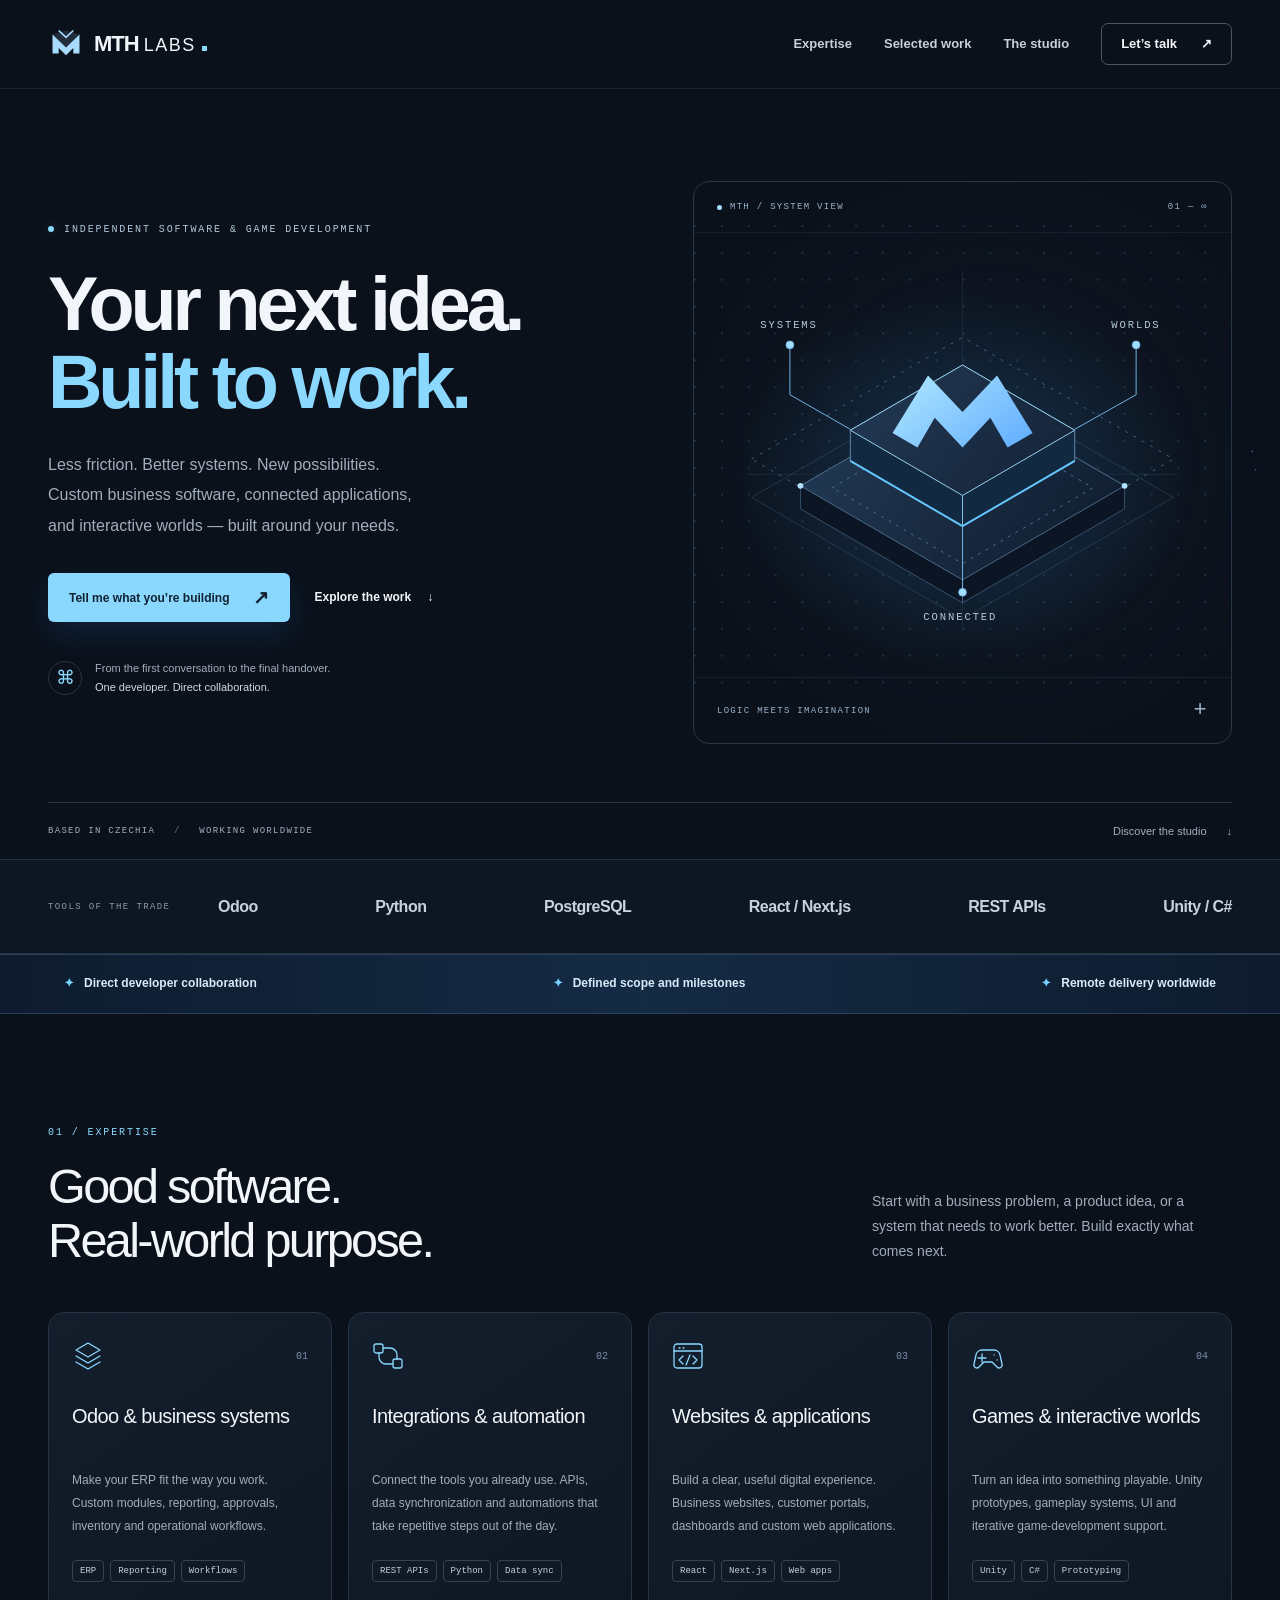
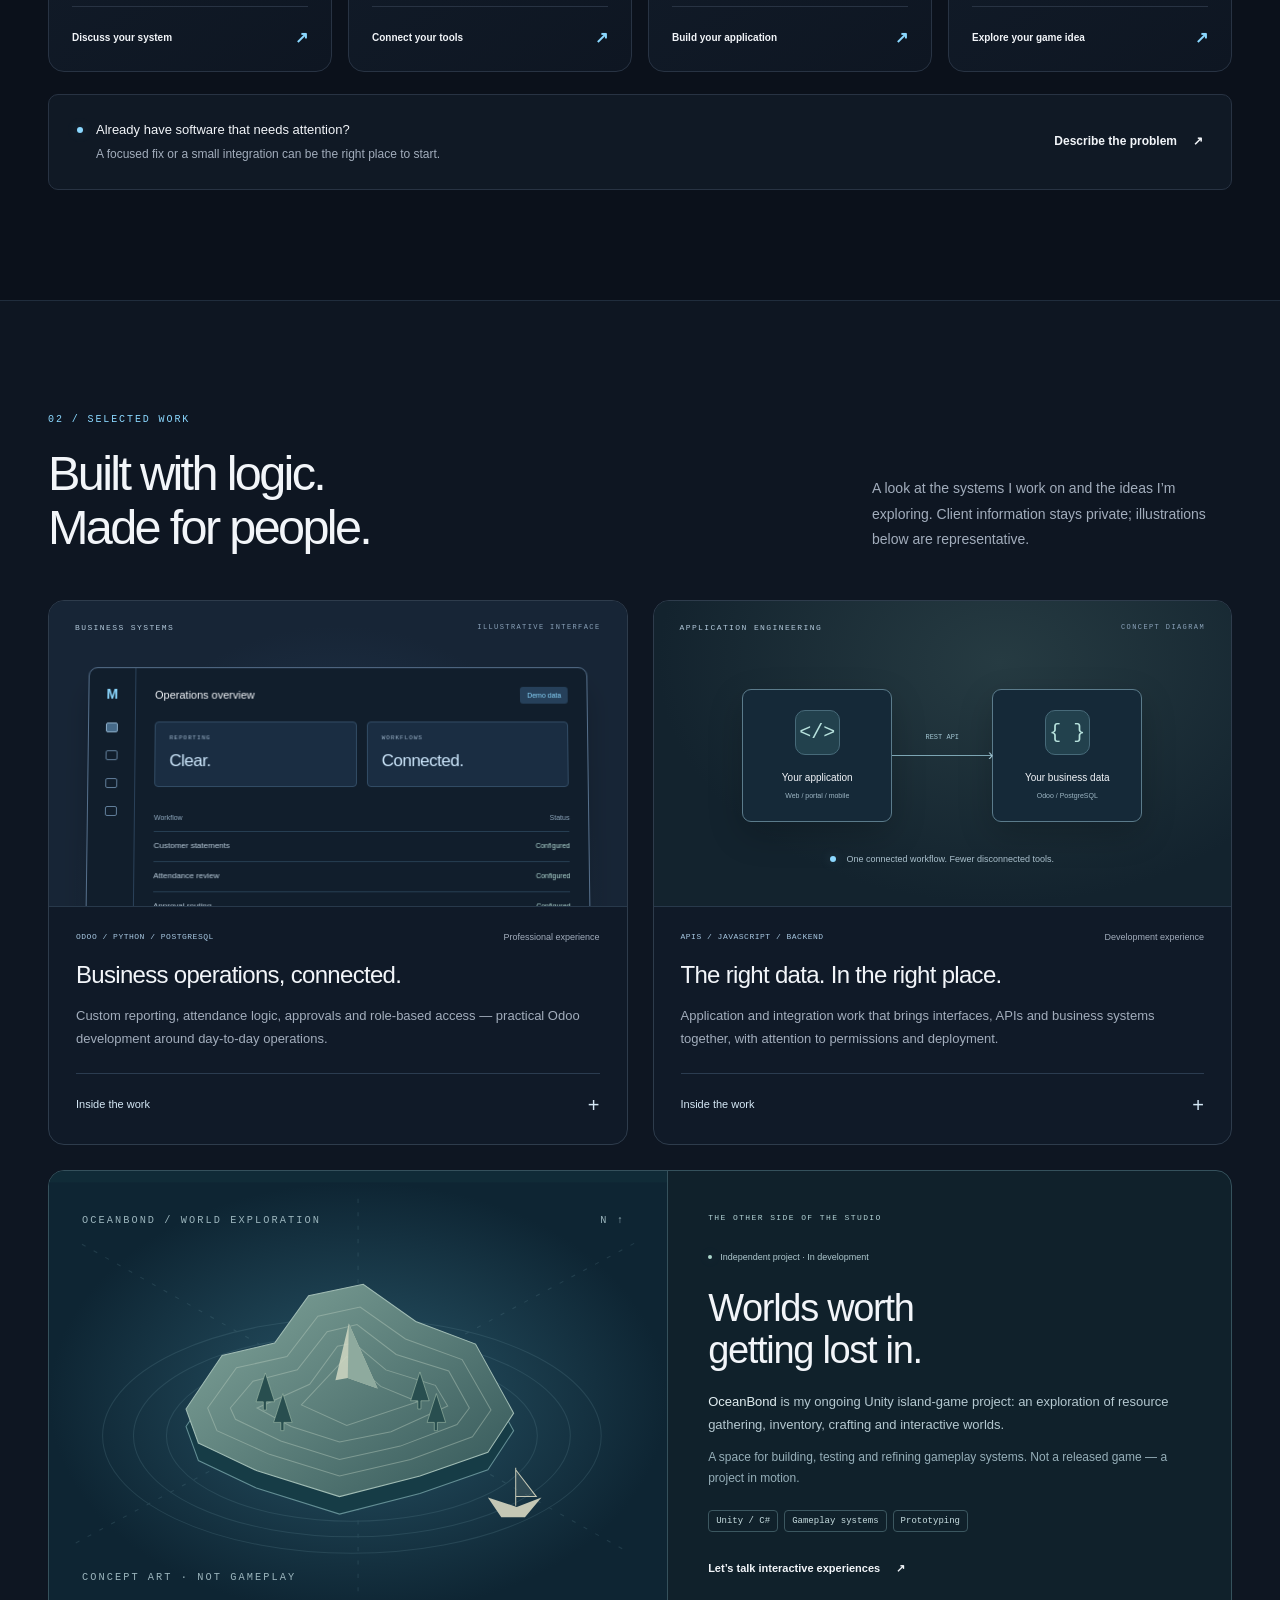
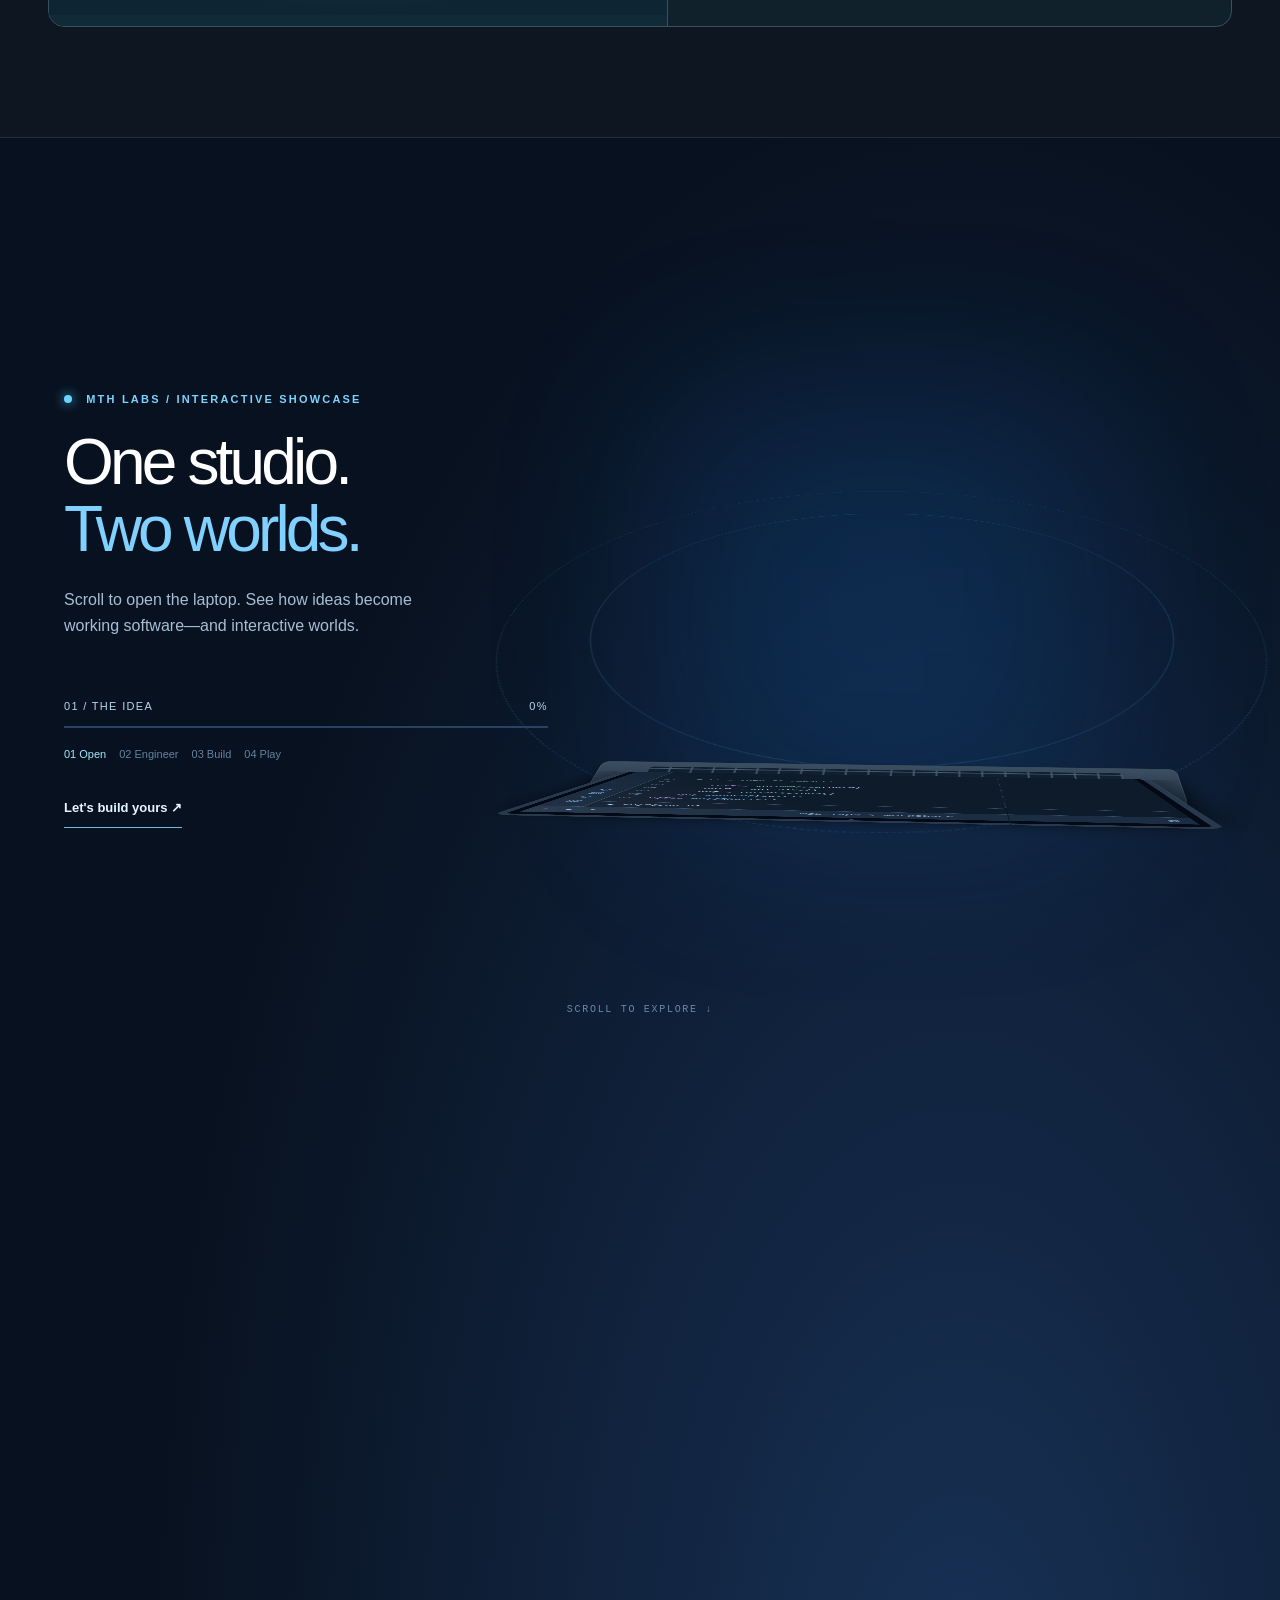
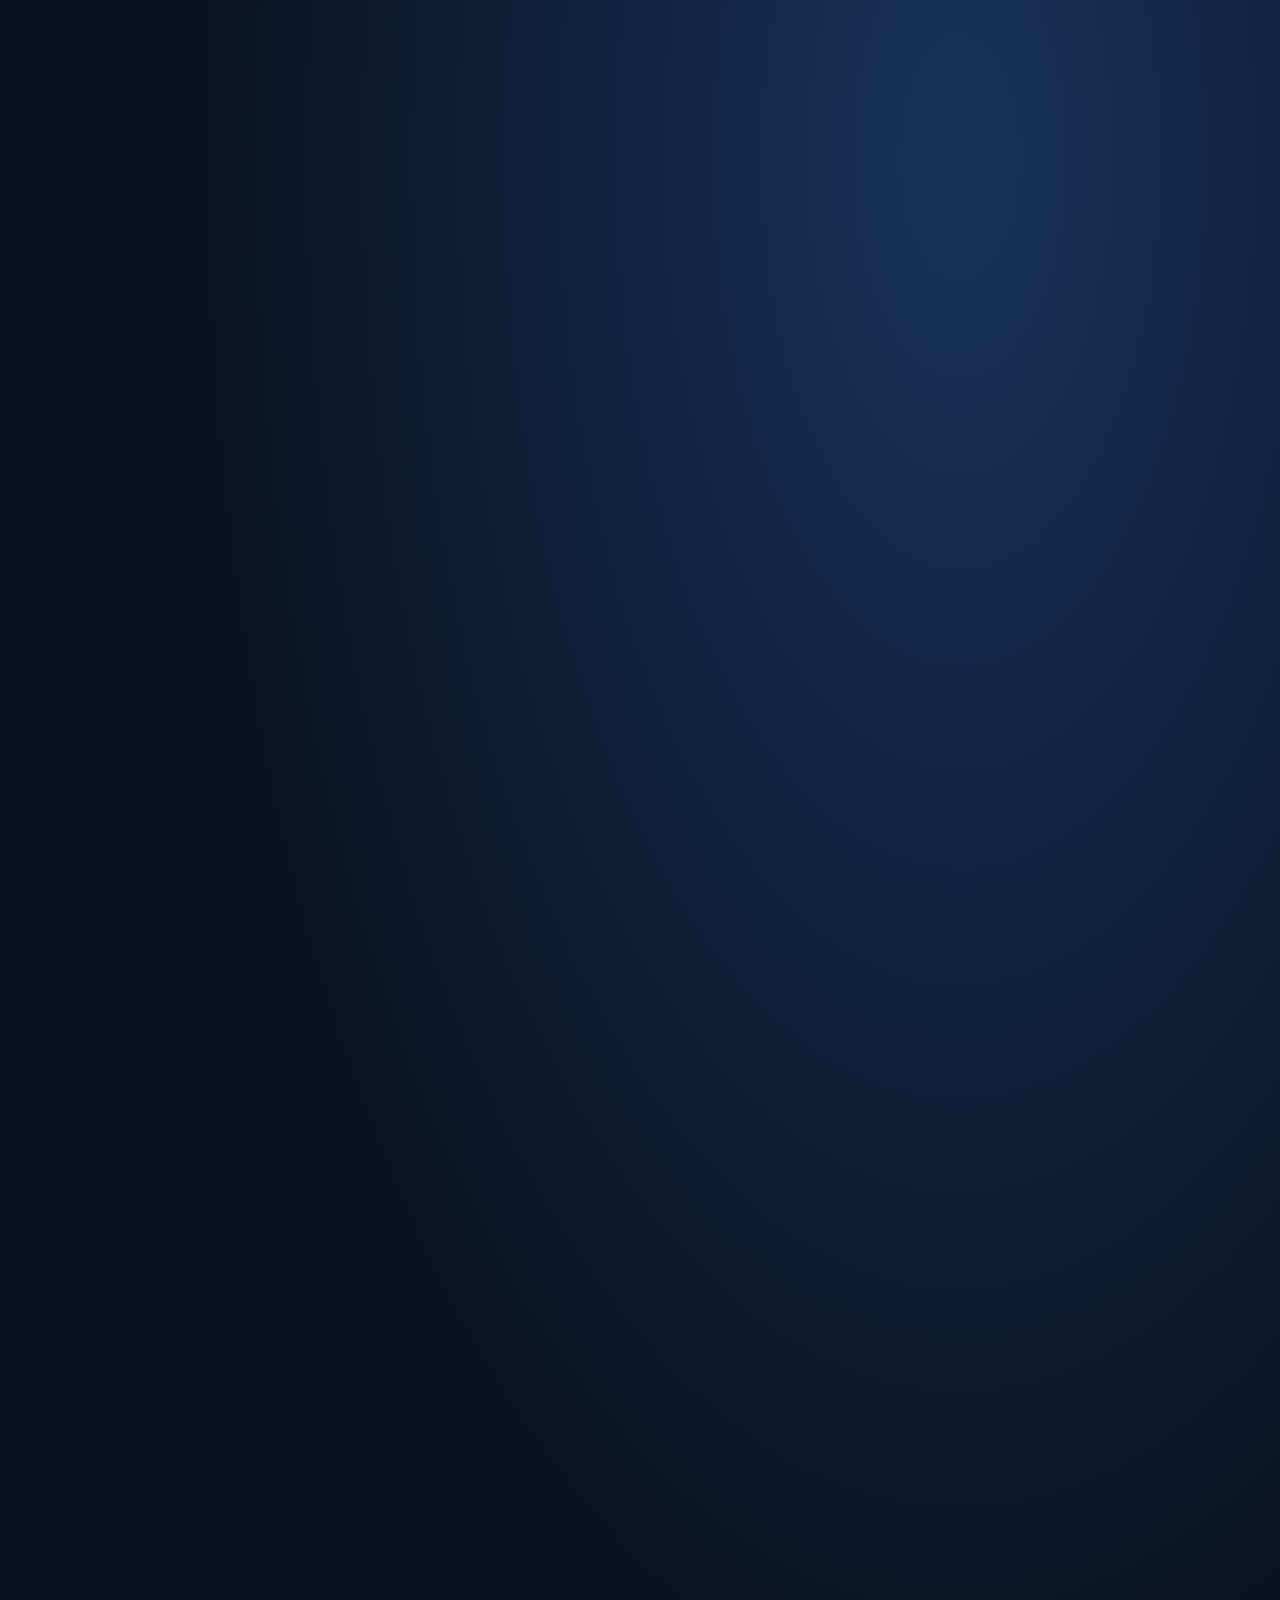
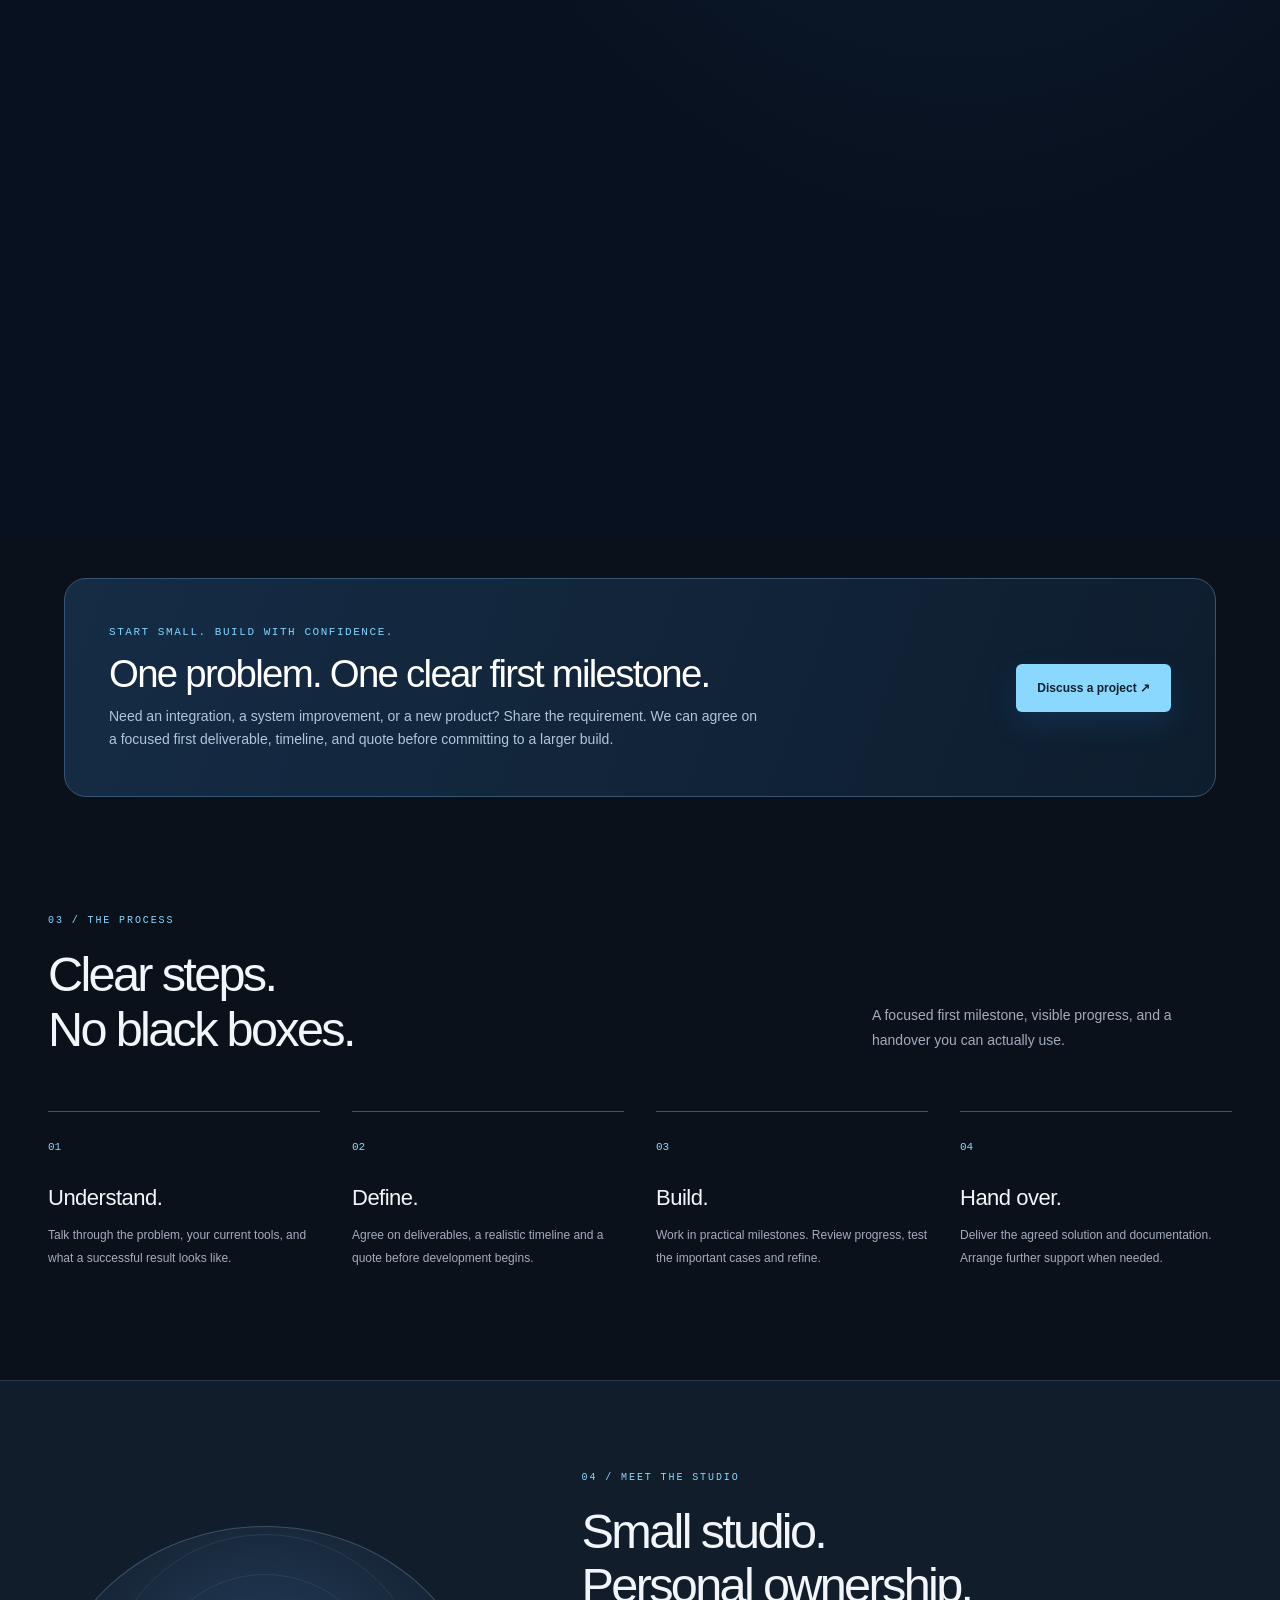
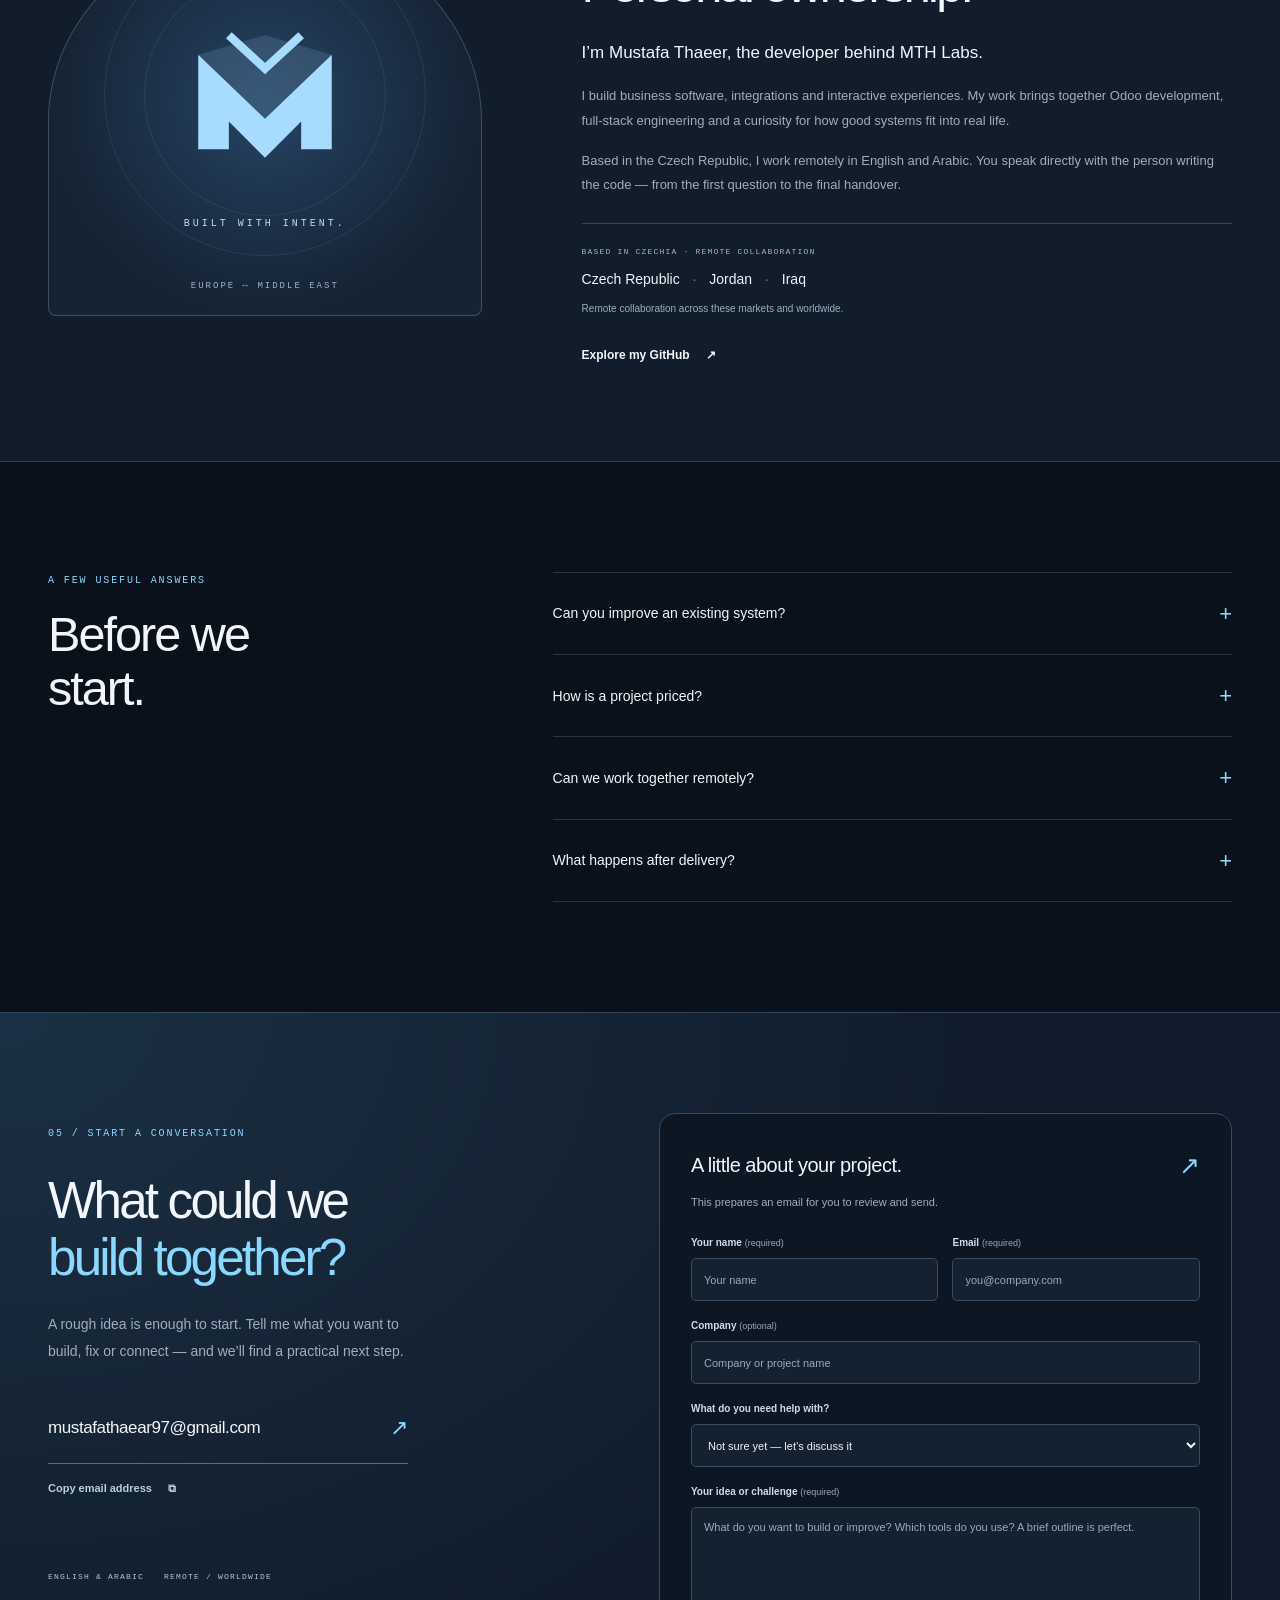
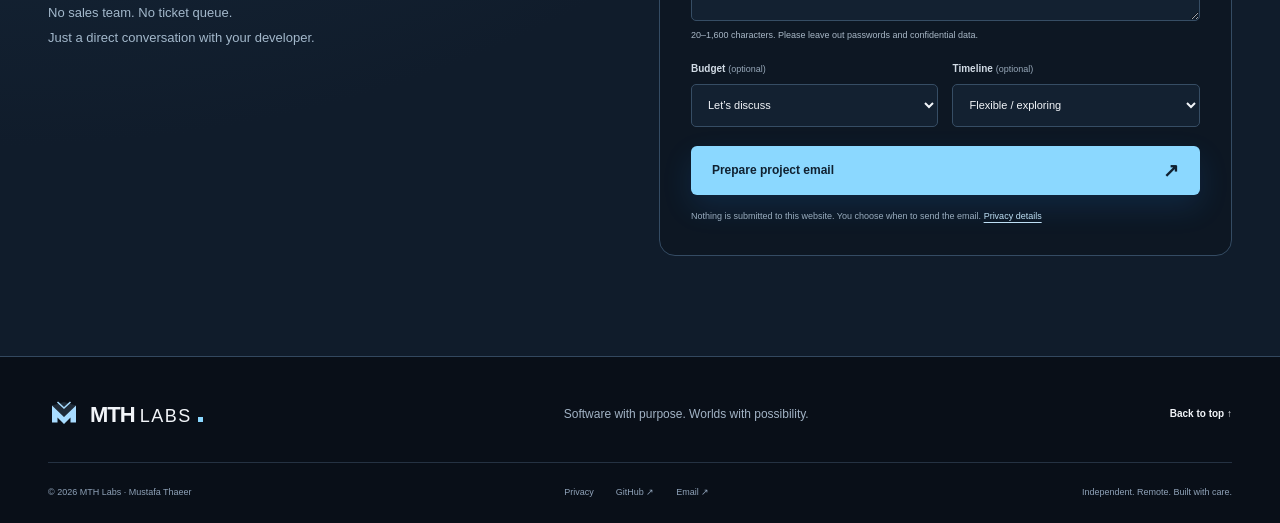
==== commit 5402a639: "Improve conversion and credibility on MTH Labs homepage" ====
--- a/index.html
+++ b/index.html
@@ -16,6 +16,7 @@
   <link rel="stylesheet" href="assets/site.css">
   <link rel="stylesheet" href="assets/ambient-effects.css">
   <link rel="stylesheet" href="assets/tech-story.css">
+  <link rel="stylesheet" href="assets/refinements.css">
   <script src="assets/site.js" defer></script>
   <script src="assets/ambient-effects.js" defer></script>
   <script src="assets/tech-story.js" defer></script>
@@ -64,7 +65,8 @@
 
   <div class="stack-strip"><div class="container"><span class="strip-label">TOOLS OF THE TRADE</span><div class="stack-list"><span>Odoo</span><span>Python</span><span>PostgreSQL</span><span>React / Next.js</span><span>REST APIs</span><span>Unity / C#</span></div></div></div>
 
-  <section class="section container" id="services" aria-labelledby="services-title">
+  <div class="mth-value-strip" aria-label="How we work"><div class="mth-value-inner"><span>Direct developer collaboration</span><span>Defined scope and milestones</span><span>Remote delivery worldwide</span></div></div>
+<section class="section container" id="services" aria-labelledby="services-title">
     <div class="section-heading"><div><p class="eyebrow section-label">01 / EXPERTISE</p><h2 id="services-title">Good software.<br>Real-world purpose.</h2></div><p>Start with a business problem, a product idea, or a system that needs to work better. Build exactly what comes next.</p></div>
     <div class="service-grid">
       <article class="service-card"><div class="service-top"><svg viewBox="0 0 32 32" aria-hidden="true"><path d="m16 3 12 7-12 7-12-7Z M4 16l12 7 12-7 M4 22l12 7 12-7"/></svg><span>01</span></div><h3>Odoo & business systems</h3><p>Make your ERP fit the way you work. Custom modules, reporting, approvals, inventory and operational workflows.</p><div class="tags"><span>ERP</span><span>Reporting</span><span>Workflows</span></div><a class="card-link service-choice" href="#contact" data-service="Odoo & ERP">Discuss your system <span aria-hidden="true">↗</span></a></article>
@@ -119,6 +121,7 @@
 </div><div class="tech-floating-tag tag-code">&lt;/&gt; SOFTWARE</div><div class="tech-floating-tag tag-game">✦ INTERACTIVE</div><div class="tech-showcase-glow"></div></div>
 <div class="tech-scroll-hint">SCROLL TO EXPLORE ↓</div>
 </div></section>
+<section class="mth-offer" aria-labelledby="mth-offer-title"><div class="mth-offer-card"><div><p class="eyebrow">START SMALL. BUILD WITH CONFIDENCE.</p><h2 id="mth-offer-title">One problem. One clear first milestone.</h2><p>Need an integration, a system improvement, or a new product? Share the requirement. We can agree on a focused first deliverable, timeline, and quote before committing to a larger build.</p></div><a class="button button-primary" href="#contact">Discuss a project ↗</a></div></section>
 <section class="section container" id="process" aria-labelledby="process-title"><div class="section-heading"><div><p class="eyebrow section-label">03 / THE PROCESS</p><h2 id="process-title">Clear steps.<br>No black boxes.</h2></div><p>A focused first milestone, visible progress, and a handover you can actually use.</p></div><div class="process-grid"><article><span class="step-number">01</span><h3>Understand.</h3><p>Talk through the problem, your current tools, and what a successful result looks like.</p></article><article><span class="step-number">02</span><h3>Define.</h3><p>Agree on deliverables, a realistic timeline and a quote before development begins.</p></article><article><span class="step-number">03</span><h3>Build.</h3><p>Work in practical milestones. Review progress, test the important cases and refine.</p></article><article><span class="step-number">04</span><h3>Hand over.</h3><p>Deliver the agreed solution and documentation. Arrange further support when needed.</p></article></div></section>
 
   <section class="studio-section" id="studio" aria-labelledby="studio-title"><div class="container studio-grid"><div class="studio-mark" aria-hidden="true"><img src="assets/mark.svg" width="178" height="178" alt=""><span>BUILT WITH INTENT.</span><div class="studio-coordinates">EUROPE ↔ MIDDLE EAST</div></div><div class="studio-copy"><p class="eyebrow section-label">04 / MEET THE STUDIO</p><h2 id="studio-title">Small studio.<br>Personal ownership.</h2><p class="studio-intro">I’m Mustafa Thaeer, the developer behind MTH Labs.</p><p>I build business software, integrations and interactive experiences. My work brings together Odoo development, full-stack engineering and a curiosity for how good systems fit into real life.</p><p>Based in the Czech Republic, I work remotely in English and Arabic. You speak directly with the person writing the code — from the first question to the final handover.</p><div class="locations"><span class="small-label">BASED IN CZECHIA · REMOTE COLLABORATION</span><strong>Czech Republic <i>·</i> Jordan <i>·</i> Iraq</strong><span>Remote collaboration across these markets and worldwide.</span></div><a class="text-link" href="https://github.com/mustafa327" target="_blank" rel="noopener noreferrer">Explore my GitHub <span aria-hidden="true">↗</span></a></div></div></section>
--- a/assets/refinements.css
+++ b/assets/refinements.css
@@ -0,0 +1,20 @@
+/* MTH Labs 2.0: polished conversion-first layout */
+:root{--accent:#8bd8ff}
+.site-header{backdrop-filter:blur(18px);-webkit-backdrop-filter:blur(18px)}
+.hero h1,.section-heading h2,.contact-copy h2,.studio-copy h2{letter-spacing:-.055em}
+.button-primary{transition:transform .22s,box-shadow .22s;box-shadow:0 12px 30px #258cff22}
+.button-primary:hover{transform:translateY(-3px);box-shadow:0 20px 45px #258cff44}
+.service-card,.project-card{transition:transform .28s,border-color .28s,box-shadow .28s}
+.service-card:hover,.project-card:hover{transform:translateY(-5px);border-color:#79d1ff77;box-shadow:0 22px 60px #0005}
+.mth-value-strip{background:linear-gradient(90deg,#0e1b2e,#142b44,#0e1b2e);border-block:1px solid #29415a}
+.mth-value-inner{max-width:1200px;margin:auto;padding:19px 24px;display:flex;justify-content:space-between;gap:12px;flex-wrap:wrap}
+.mth-value-inner span{color:#d9eafa;font-size:12px;font-weight:600}
+.mth-value-inner span:before{content:"✦";color:#75cfff;margin-right:10px}
+.mth-offer{max-width:1200px;margin:auto;padding:40px 24px 5px}
+.mth-offer-card{background:linear-gradient(110deg,#152c45,#0e1d2e);border:1px solid #345676;border-radius:22px;padding:clamp(24px,4vw,44px);display:grid;grid-template-columns:1fr auto;gap:28px;align-items:center}
+.mth-offer-card h2{font-size:clamp(25px,3vw,39px);letter-spacing:-.045em;color:#fff;margin:10px 0}
+.mth-offer-card p{max-width:650px;color:#b0c6d9;font-size:14px;line-height:1.7}
+.mth-offer-card .eyebrow{font-size:11px;letter-spacing:.14em;color:#83d4ff}
+.mth-offer-card .button{white-space:nowrap}
+@media(max-width:760px){.mth-offer-card{grid-template-columns:1fr}.mth-value-inner{justify-content:flex-start;gap:12px 18px}.mth-value-inner span{font-size:11px}.service-card:hover,.project-card:hover{transform:none}}
+@media(prefers-reduced-motion:reduce){.button-primary,.service-card,.project-card{transition:none!important;transform:none!important}}
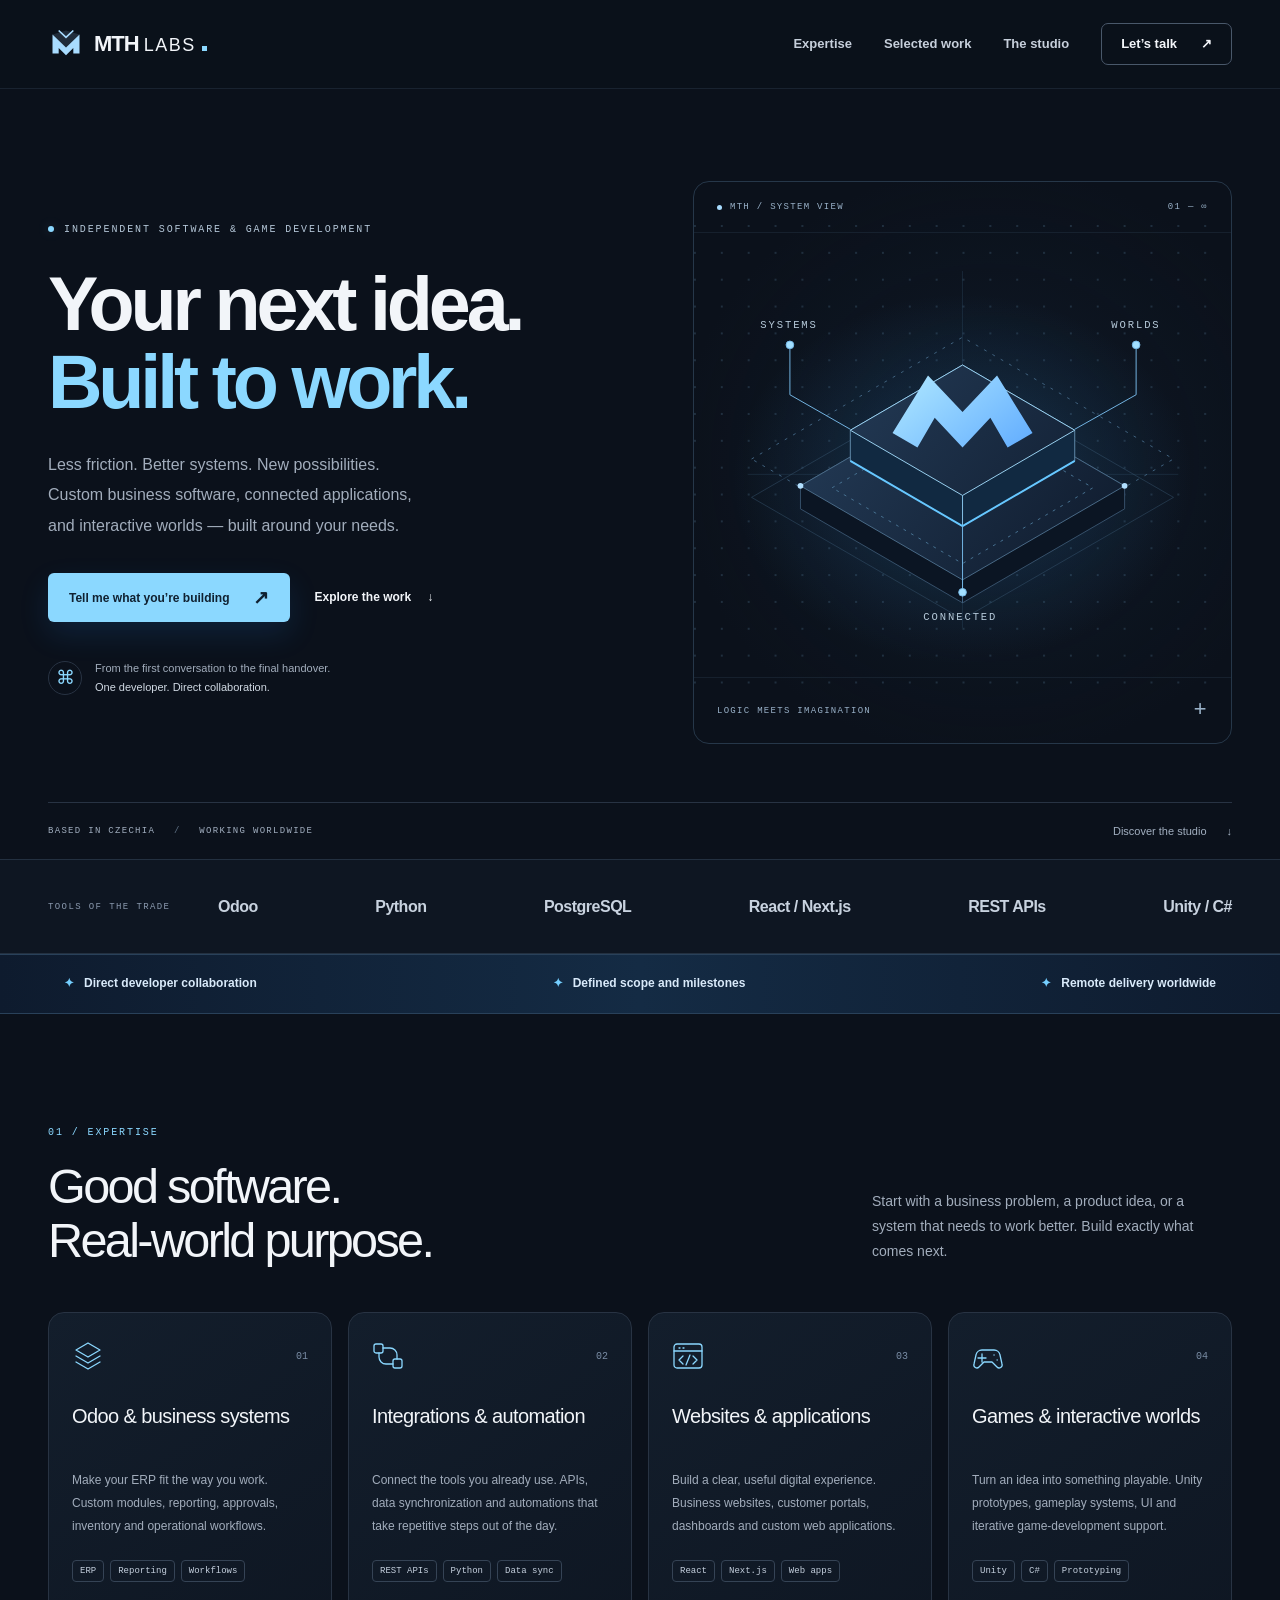
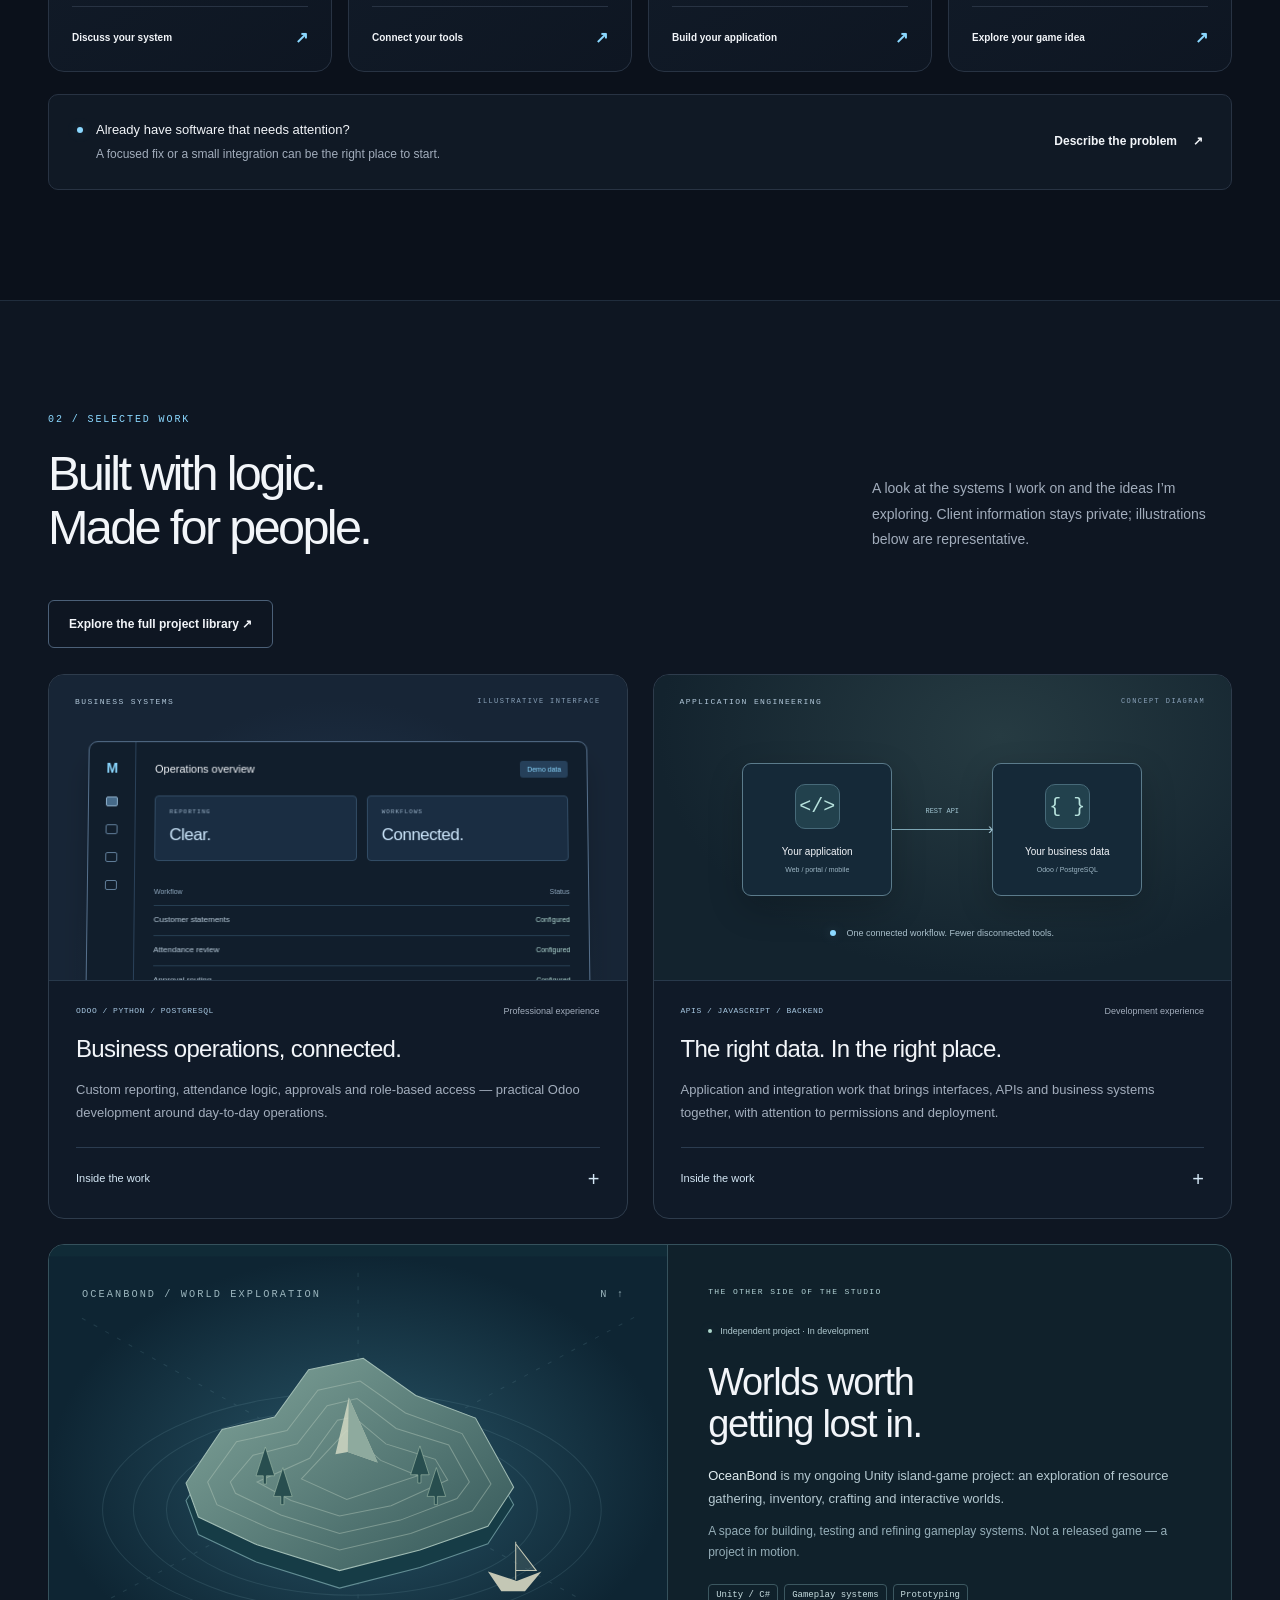
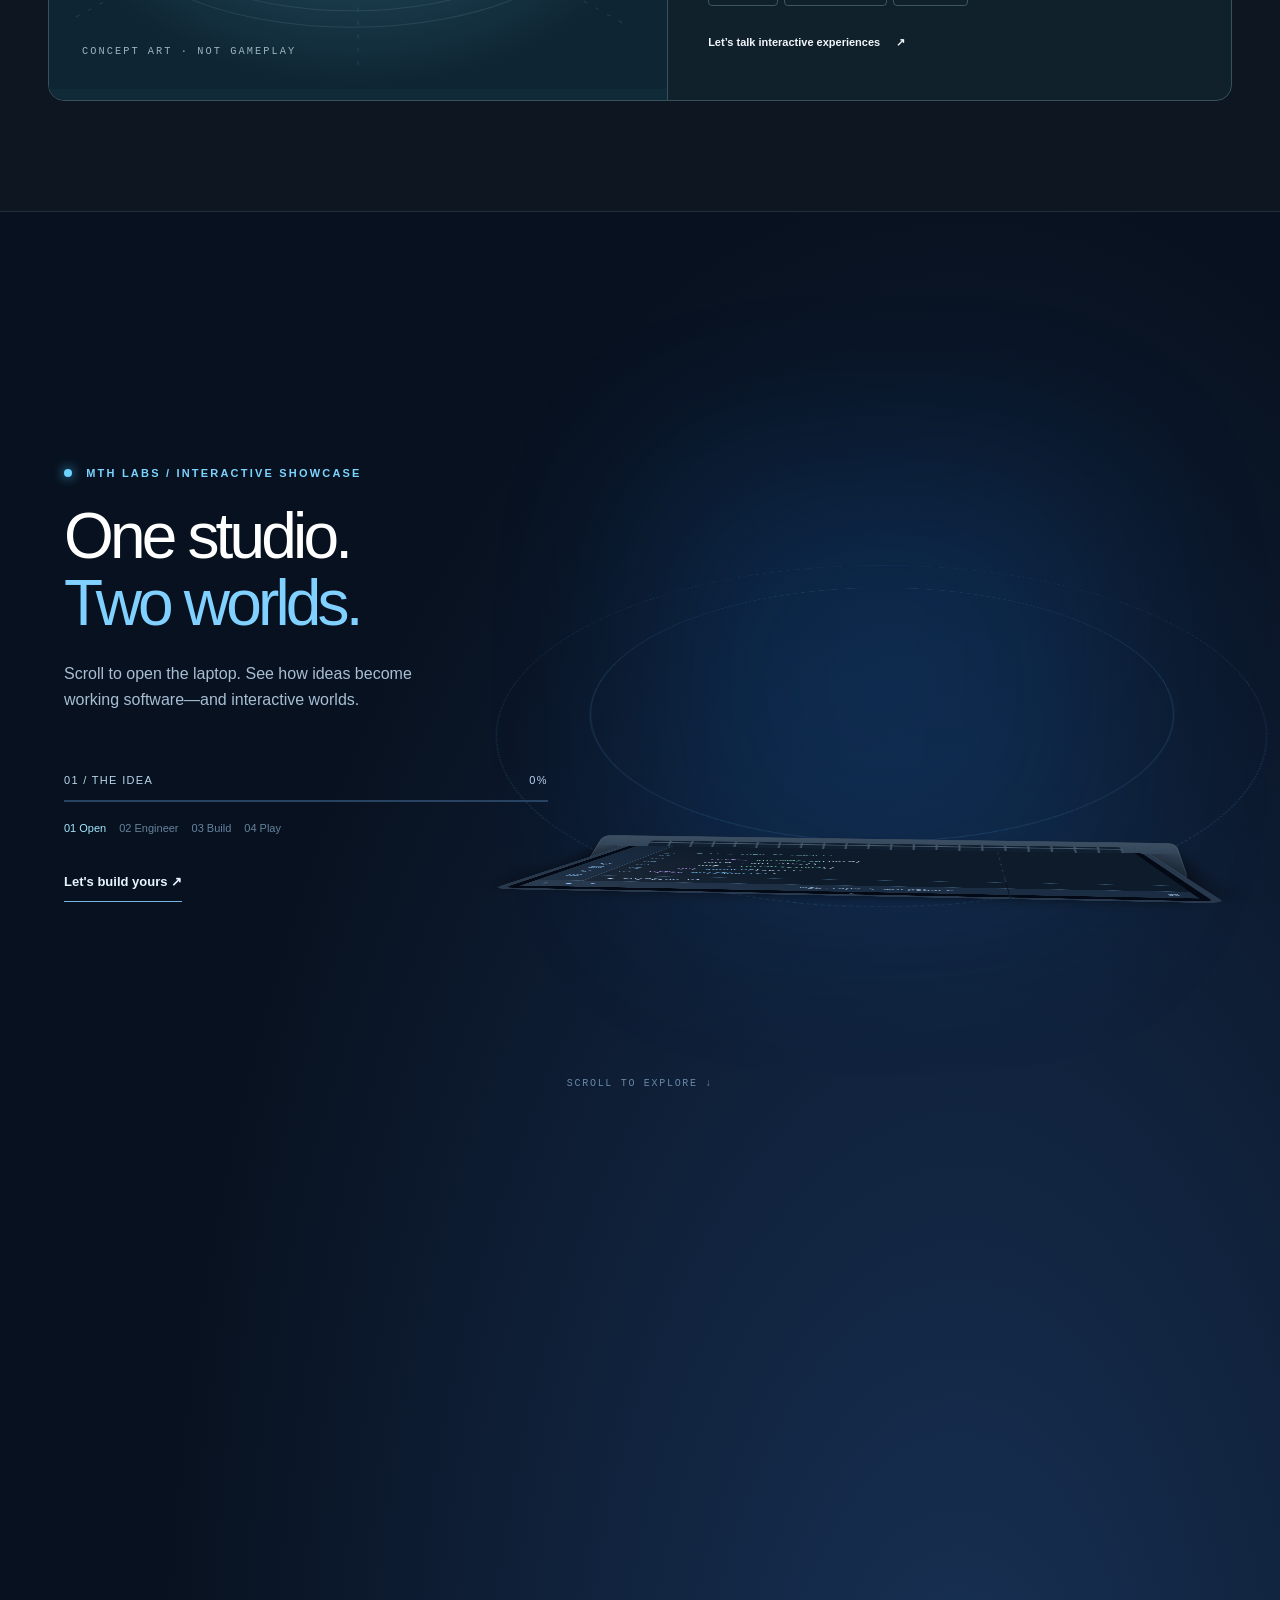
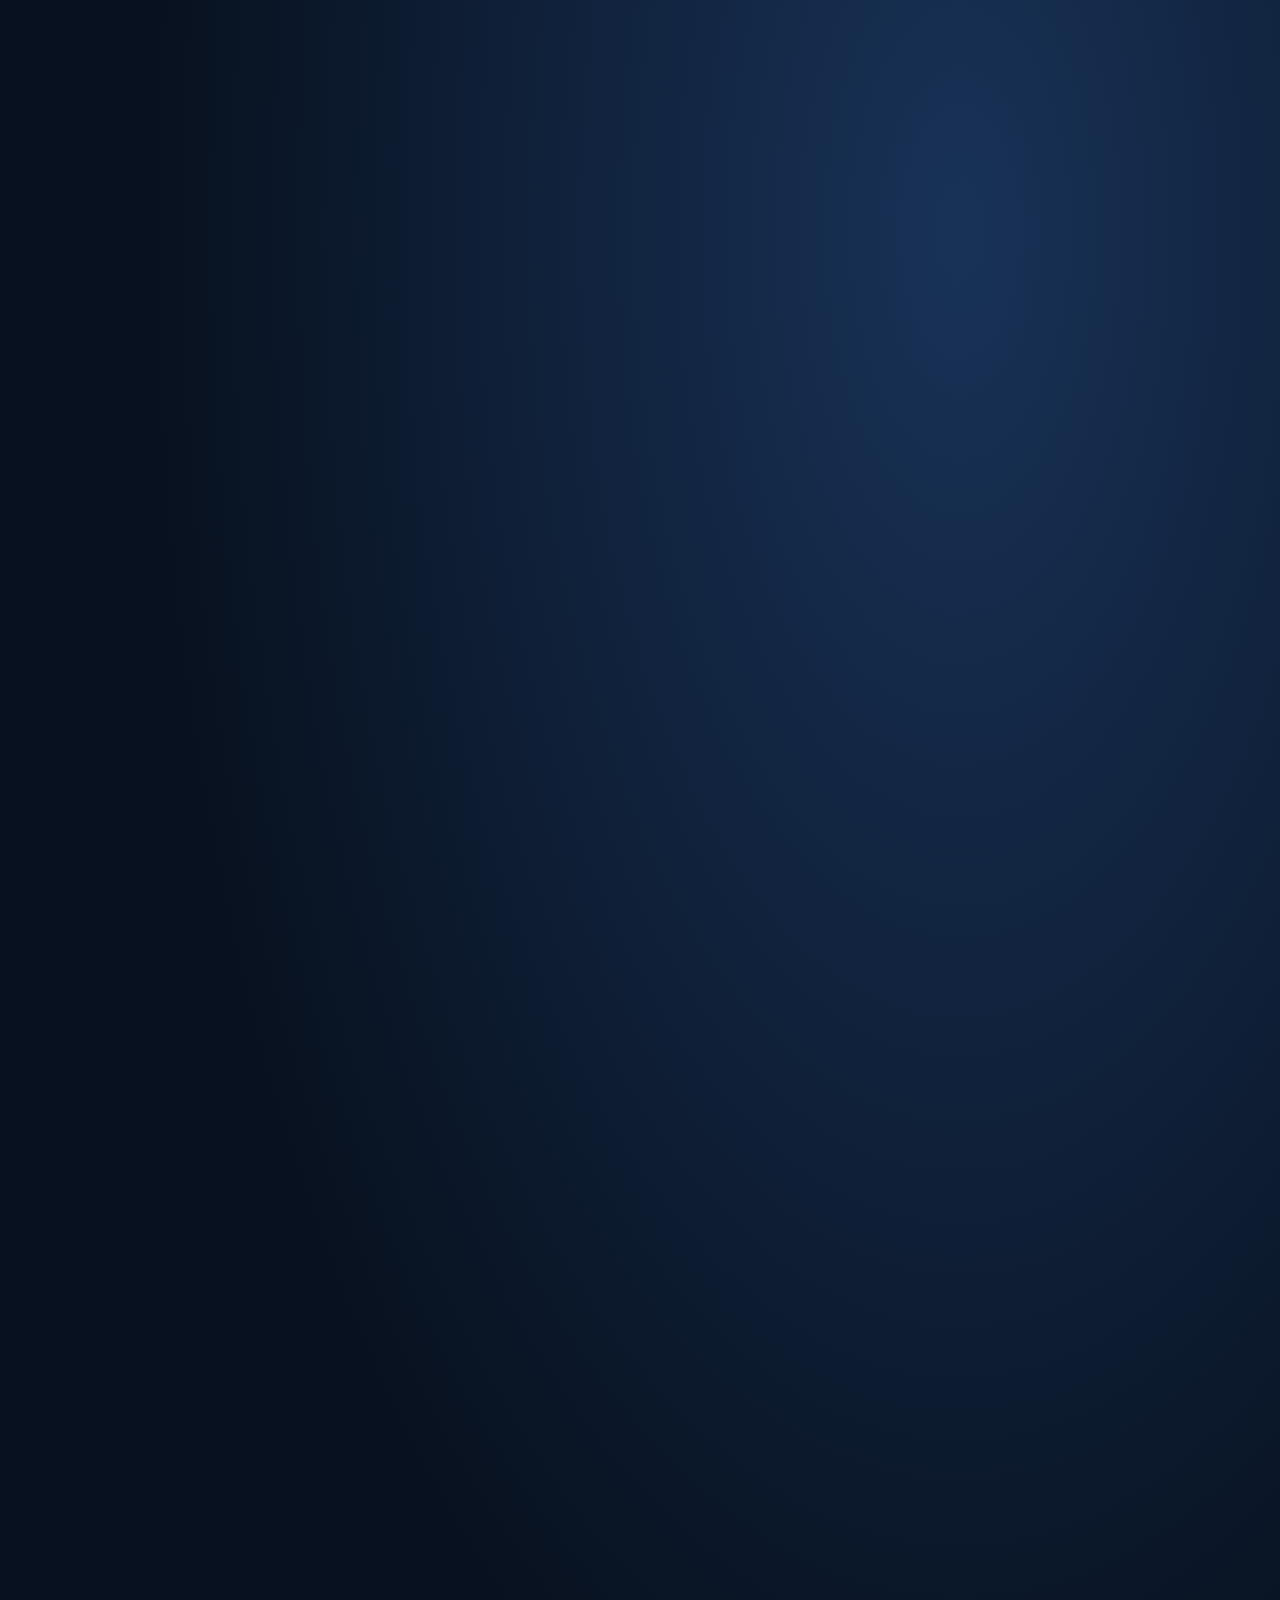
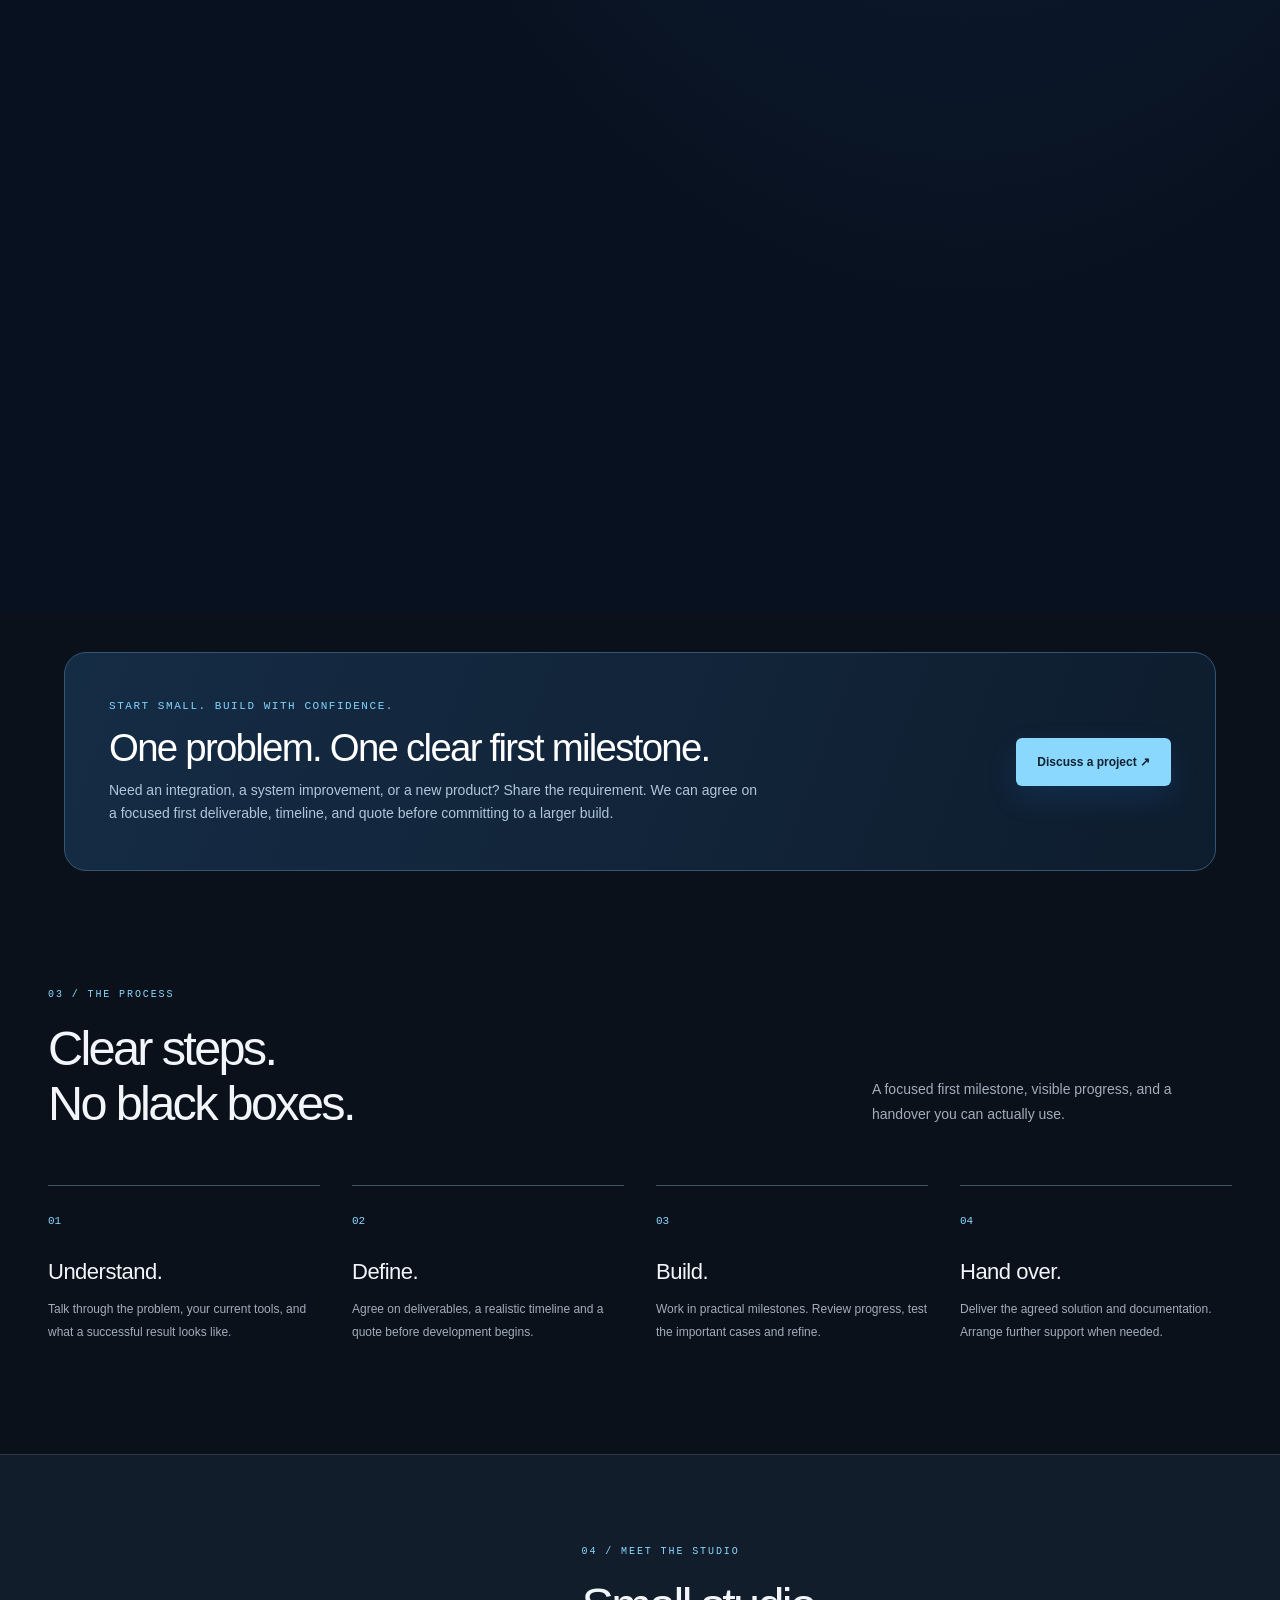
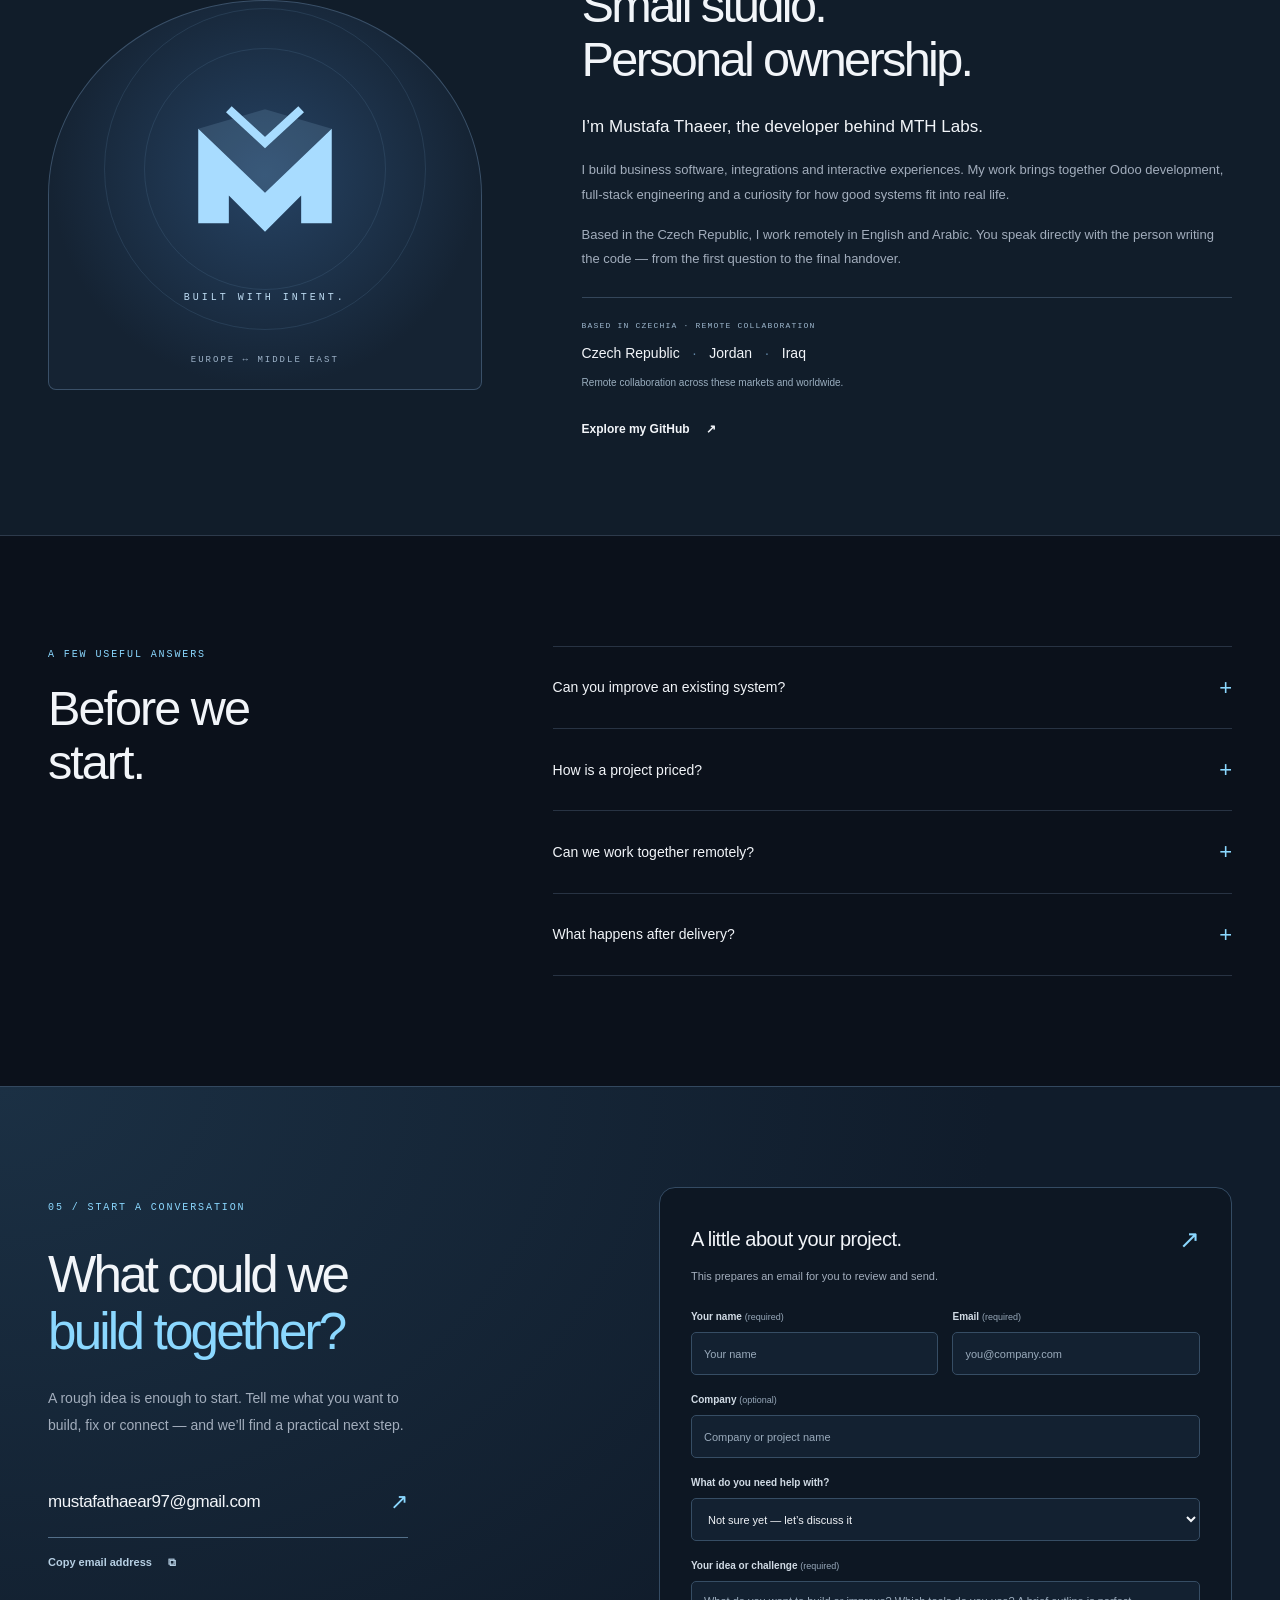
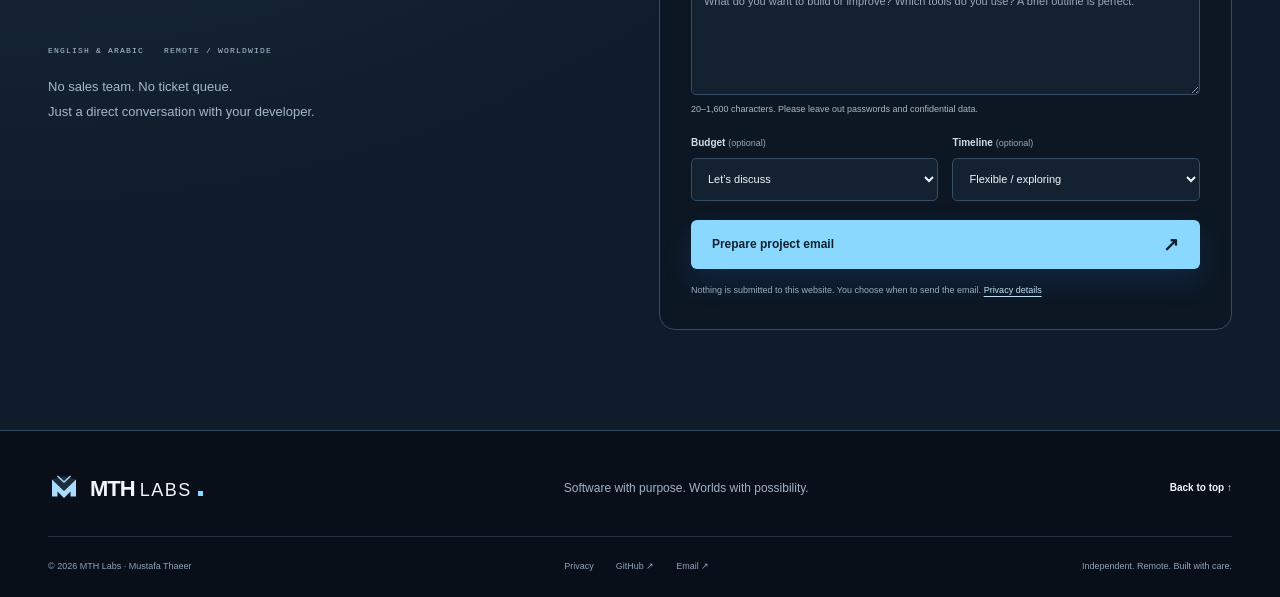
==== commit a8e1dcb4: "Link full project library from selected work section" ====
--- a/index.html
+++ b/index.html
@@ -79,6 +79,7 @@
 
   <section class="work-section" id="work" aria-labelledby="work-title"><div class="section container">
     <div class="section-heading"><div><p class="eyebrow section-label">02 / SELECTED WORK</p><h2 id="work-title">Built with logic.<br>Made for people.</h2></div><p>A look at the systems I work on and the ideas I’m exploring. Client information stays private; illustrations below are representative.</p></div>
+    <div style="margin:0 0 26px"><a class="button button-outline" href="projects.html">Explore the full project library ↗</a></div>
     <div class="work-grid">
       <article class="project-card">
         <div class="project-visual report-visual"><div class="visual-label">BUSINESS SYSTEMS <span>ILLUSTRATIVE INTERFACE</span></div><div class="mini-app"><div class="mini-sidebar"><span class="mini-app-logo">M</span><i></i><i></i><i></i><i></i></div><div class="mini-main"><div class="mini-header"><span>Operations overview</span><span class="mini-pill">Demo data</span></div><div class="mini-metrics"><div><small>REPORTING</small><b>Clear.</b></div><div><small>WORKFLOWS</small><b>Connected.</b></div></div><div class="mini-row mini-row-head"><span>Workflow</span><span>Status</span></div><div class="mini-row"><span>Customer statements</span><em>Configured</em></div><div class="mini-row"><span>Attendance review</span><em>Configured</em></div><div class="mini-row"><span>Approval routing</span><em>Configured</em></div></div></div></div>
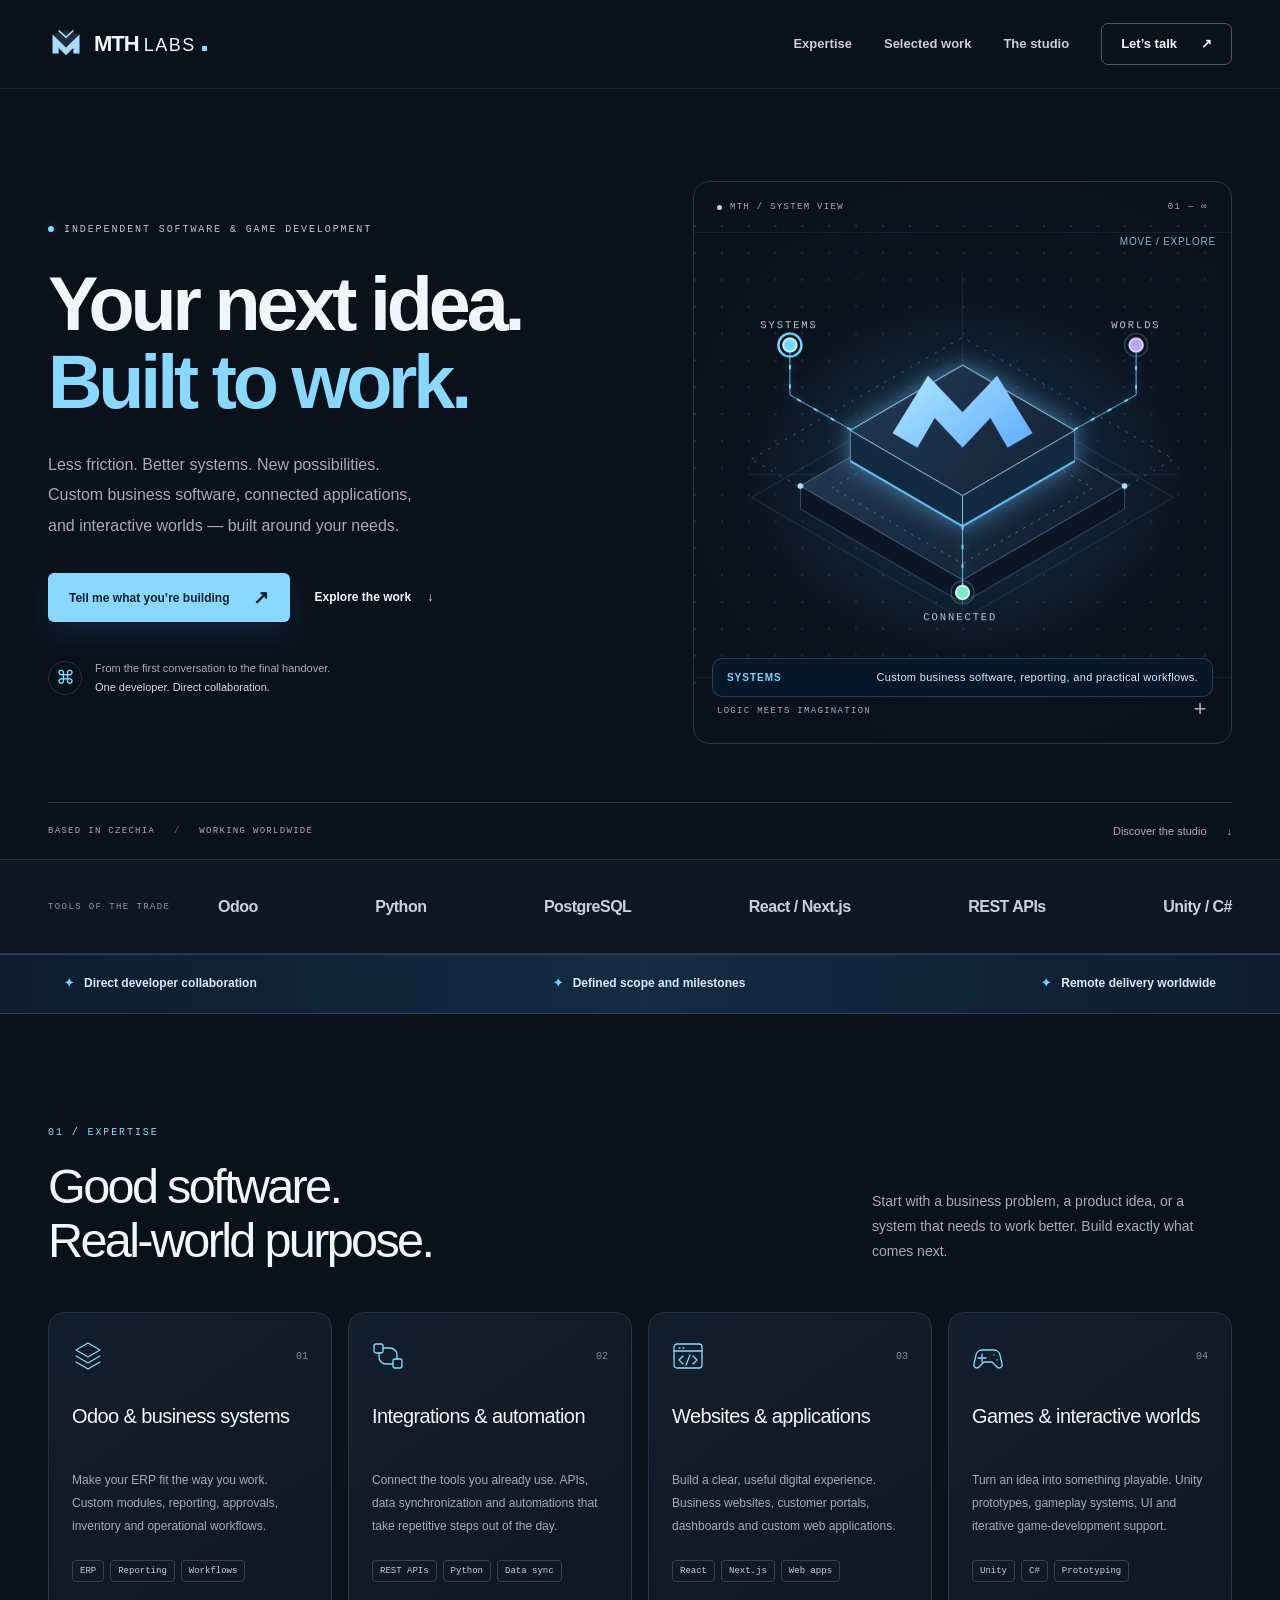
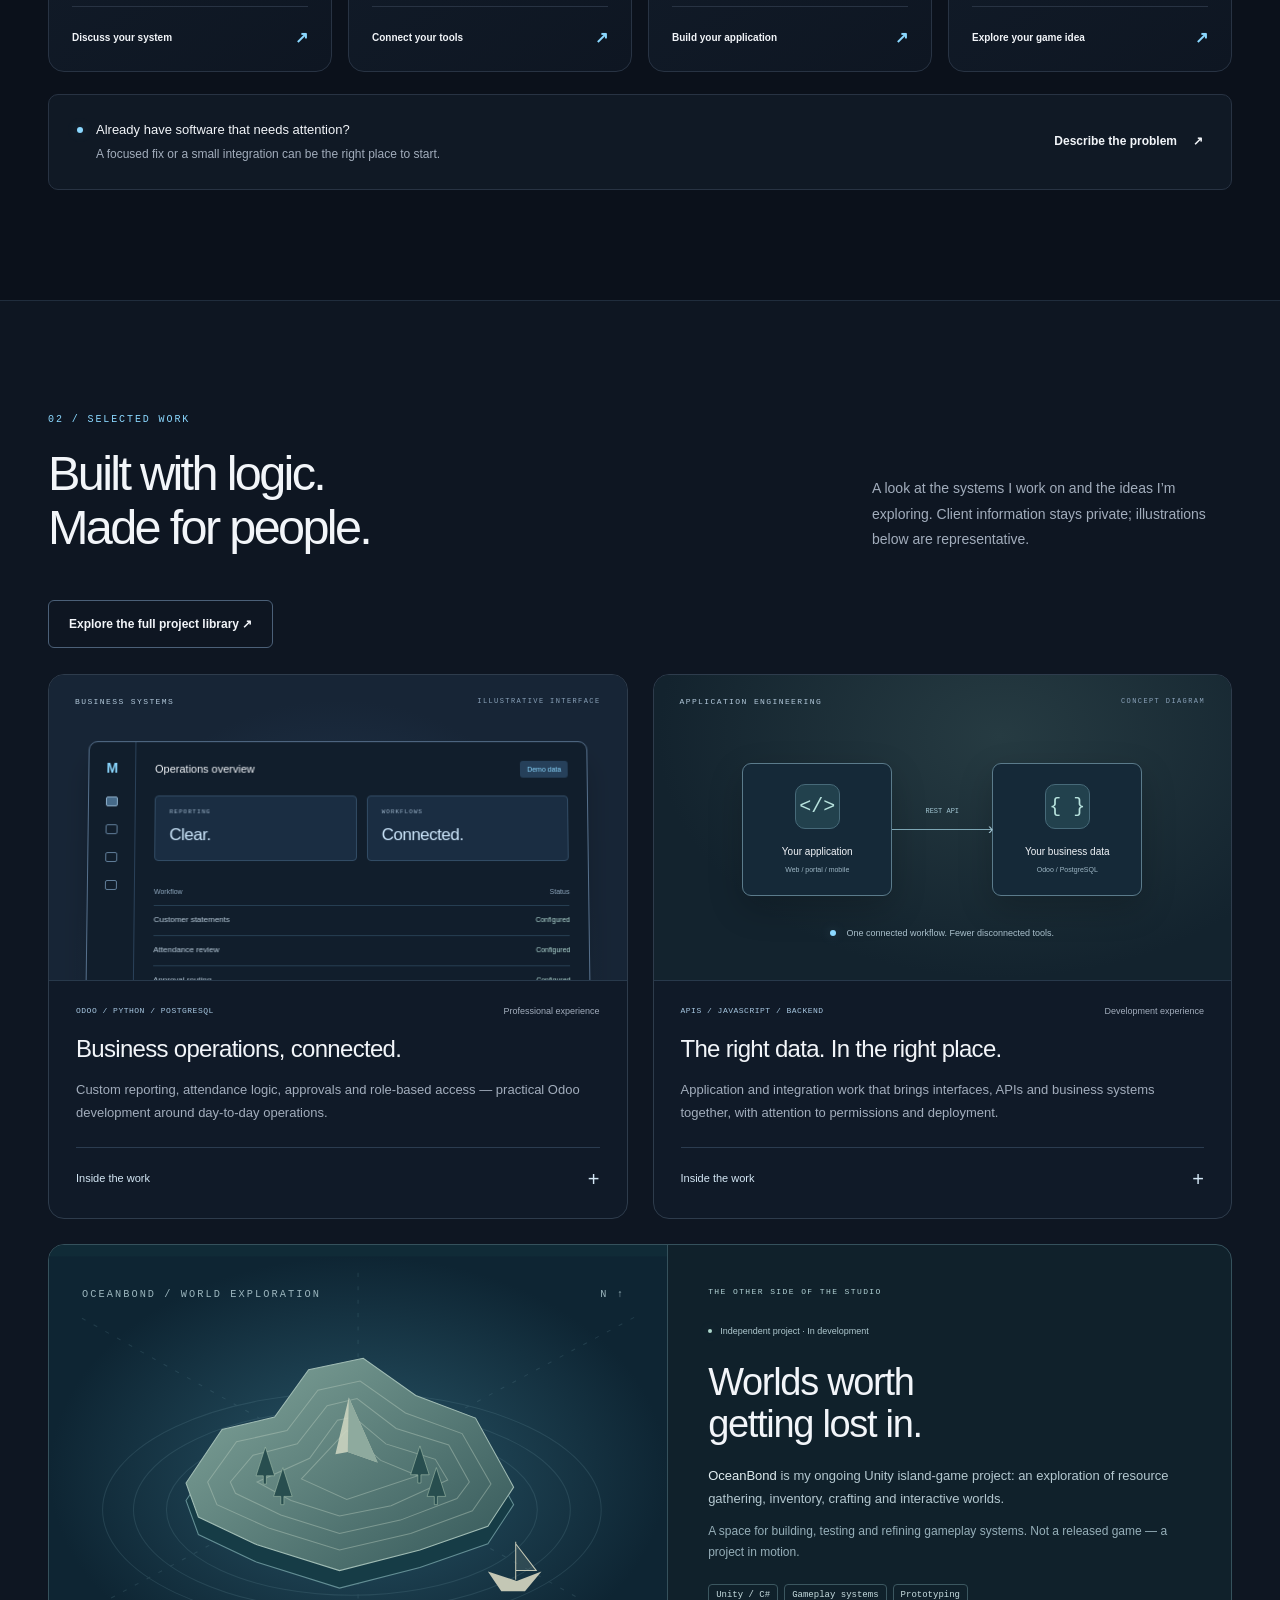
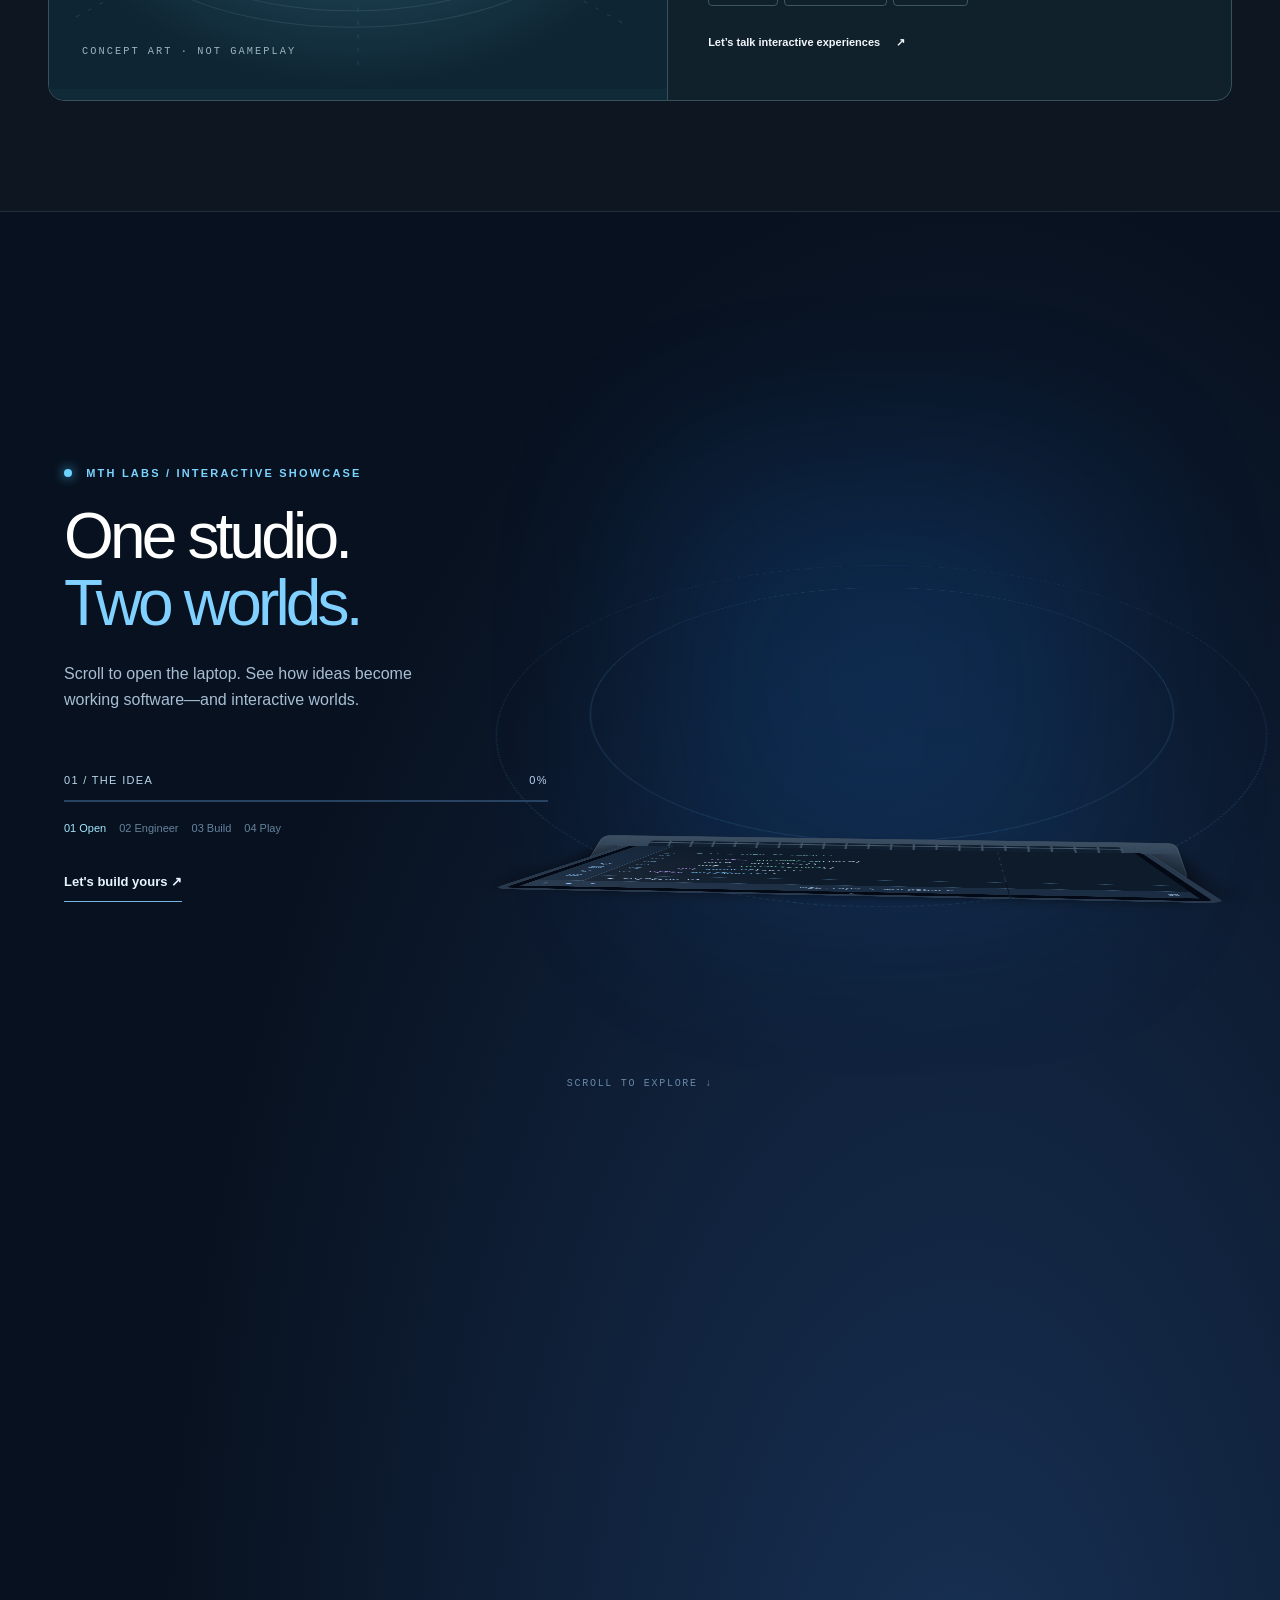
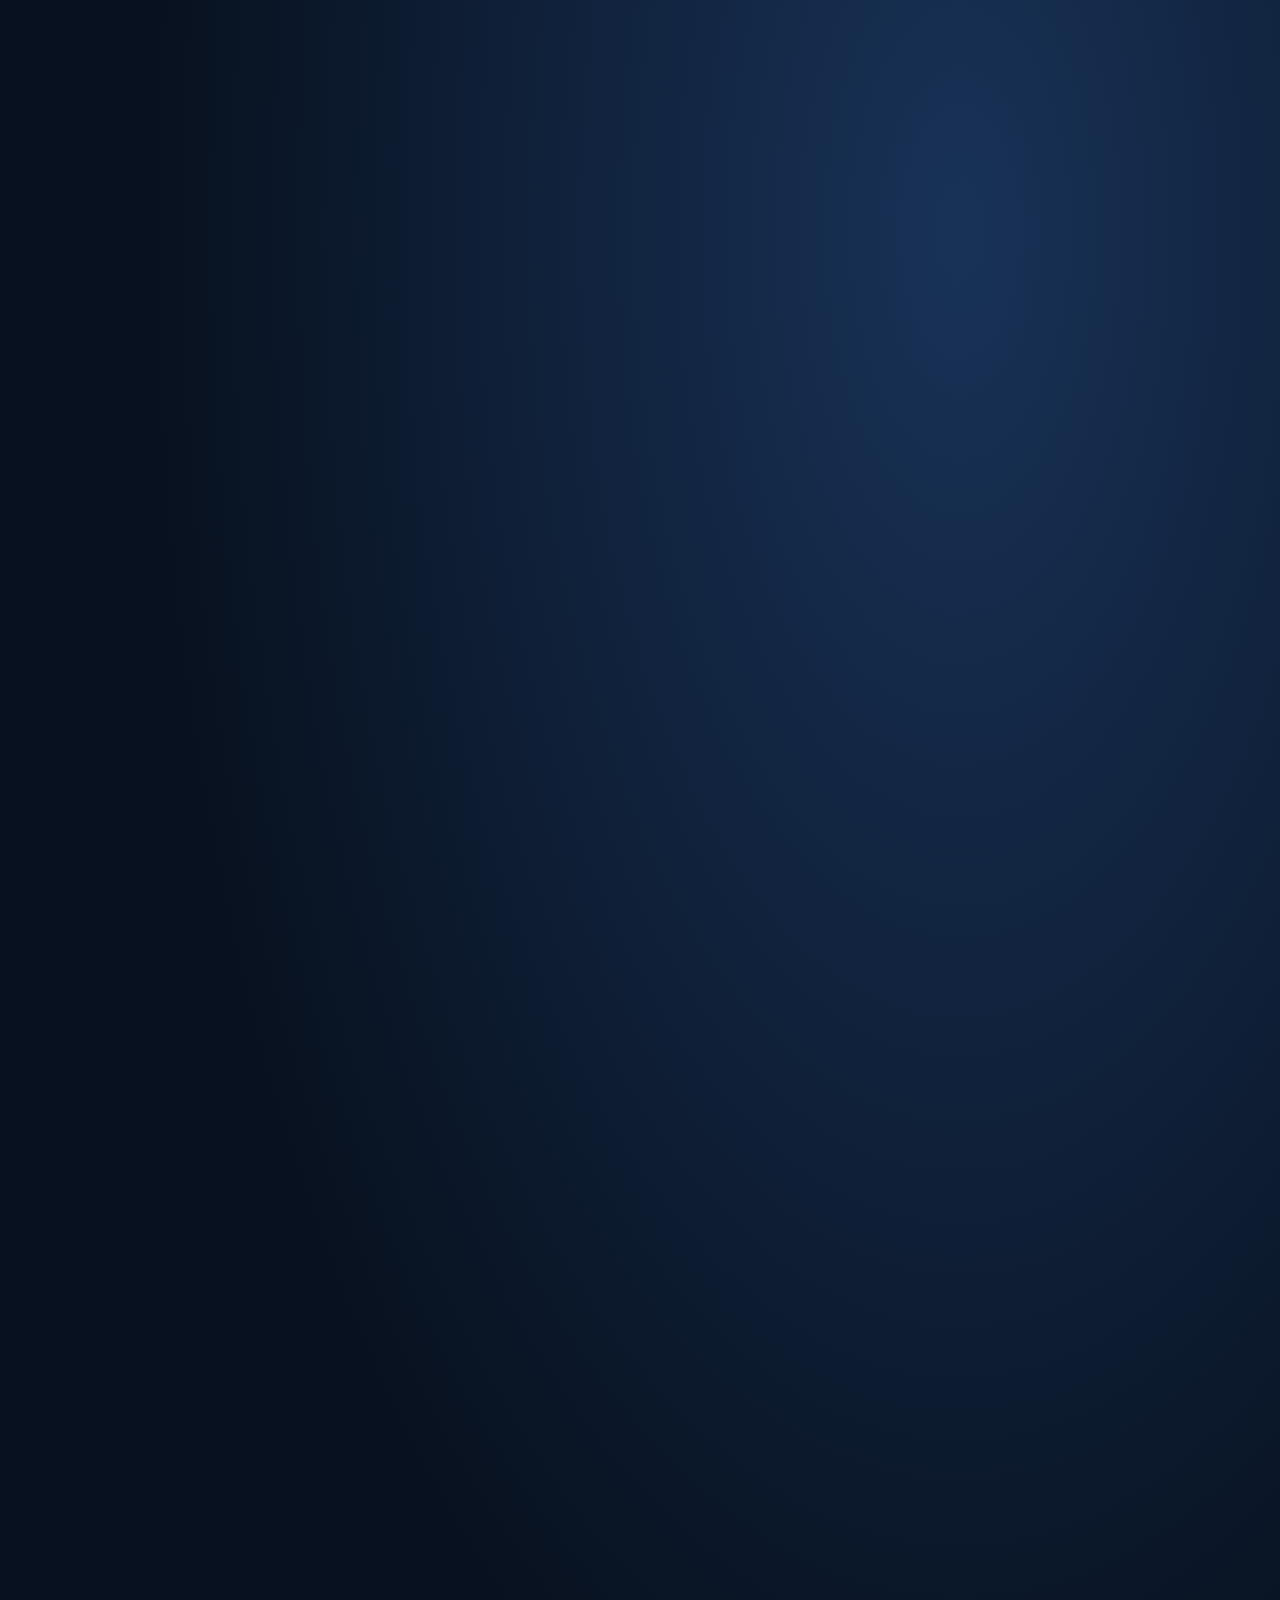
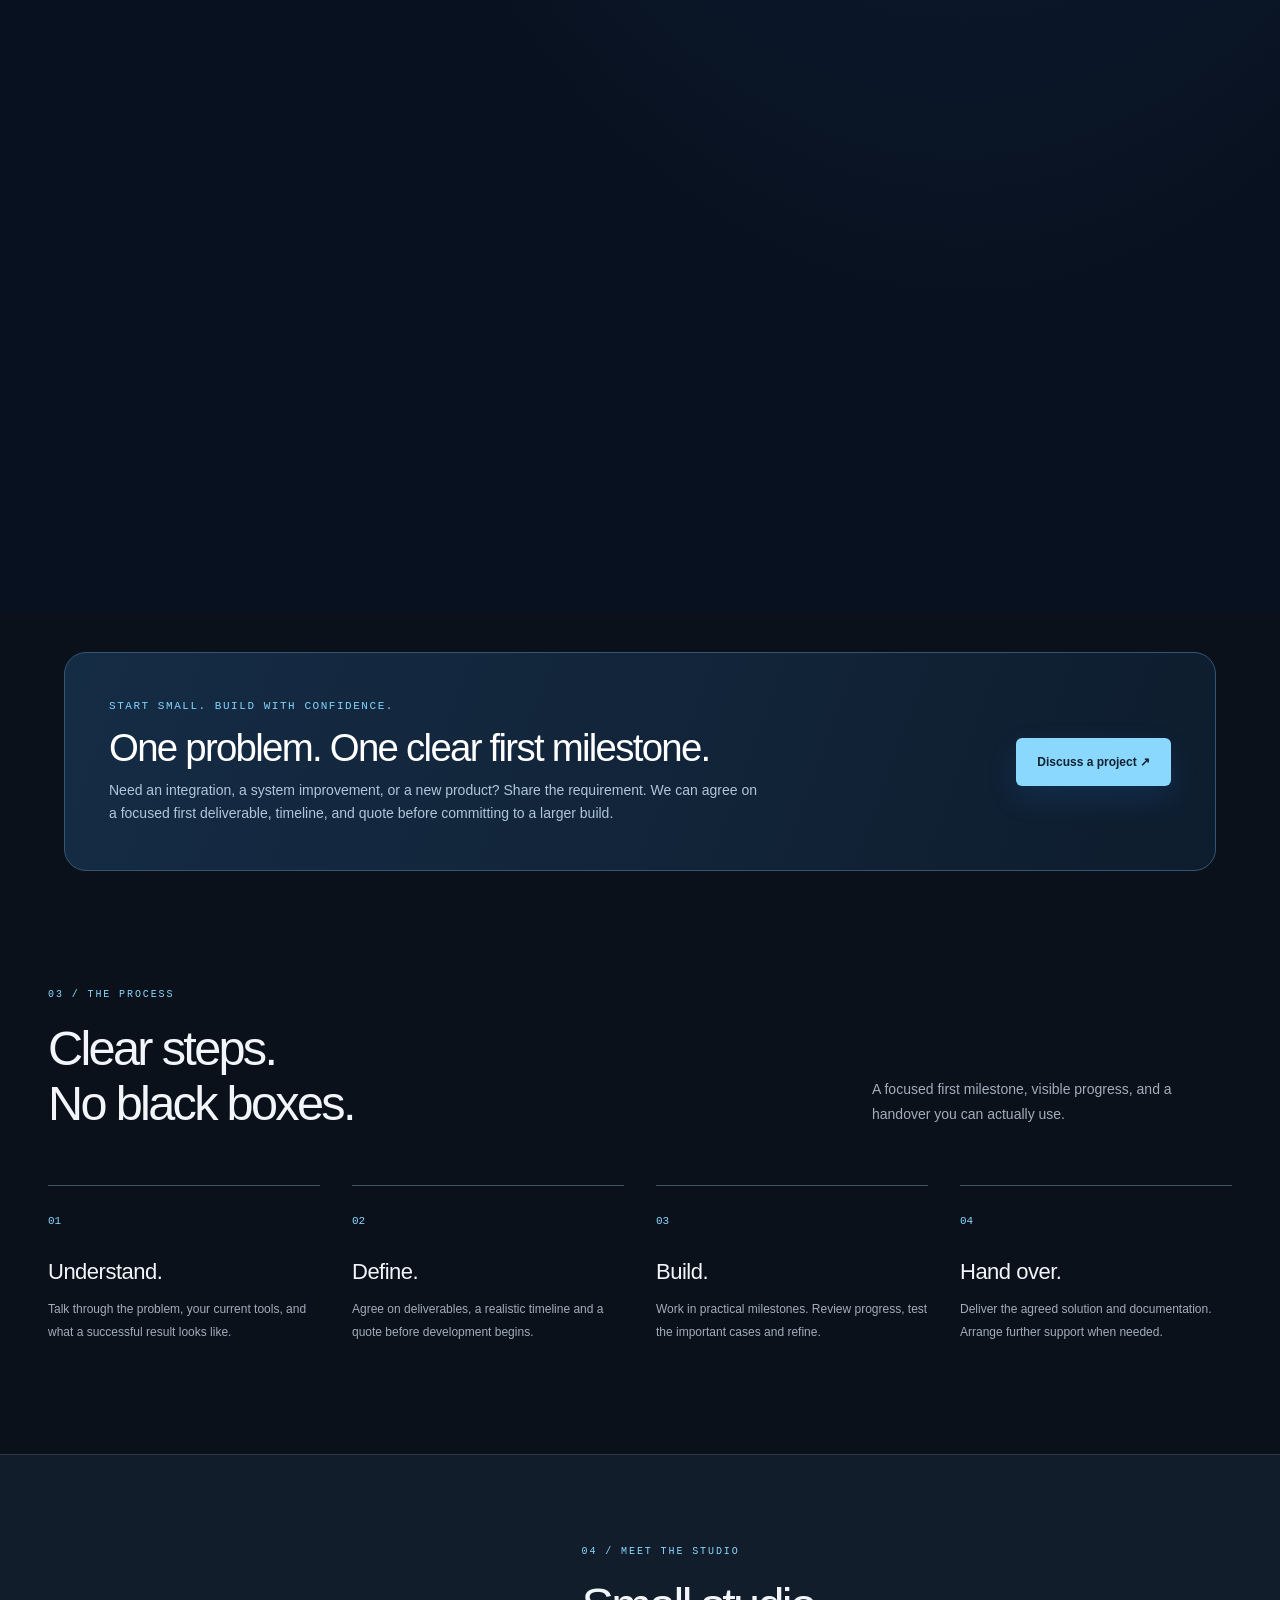
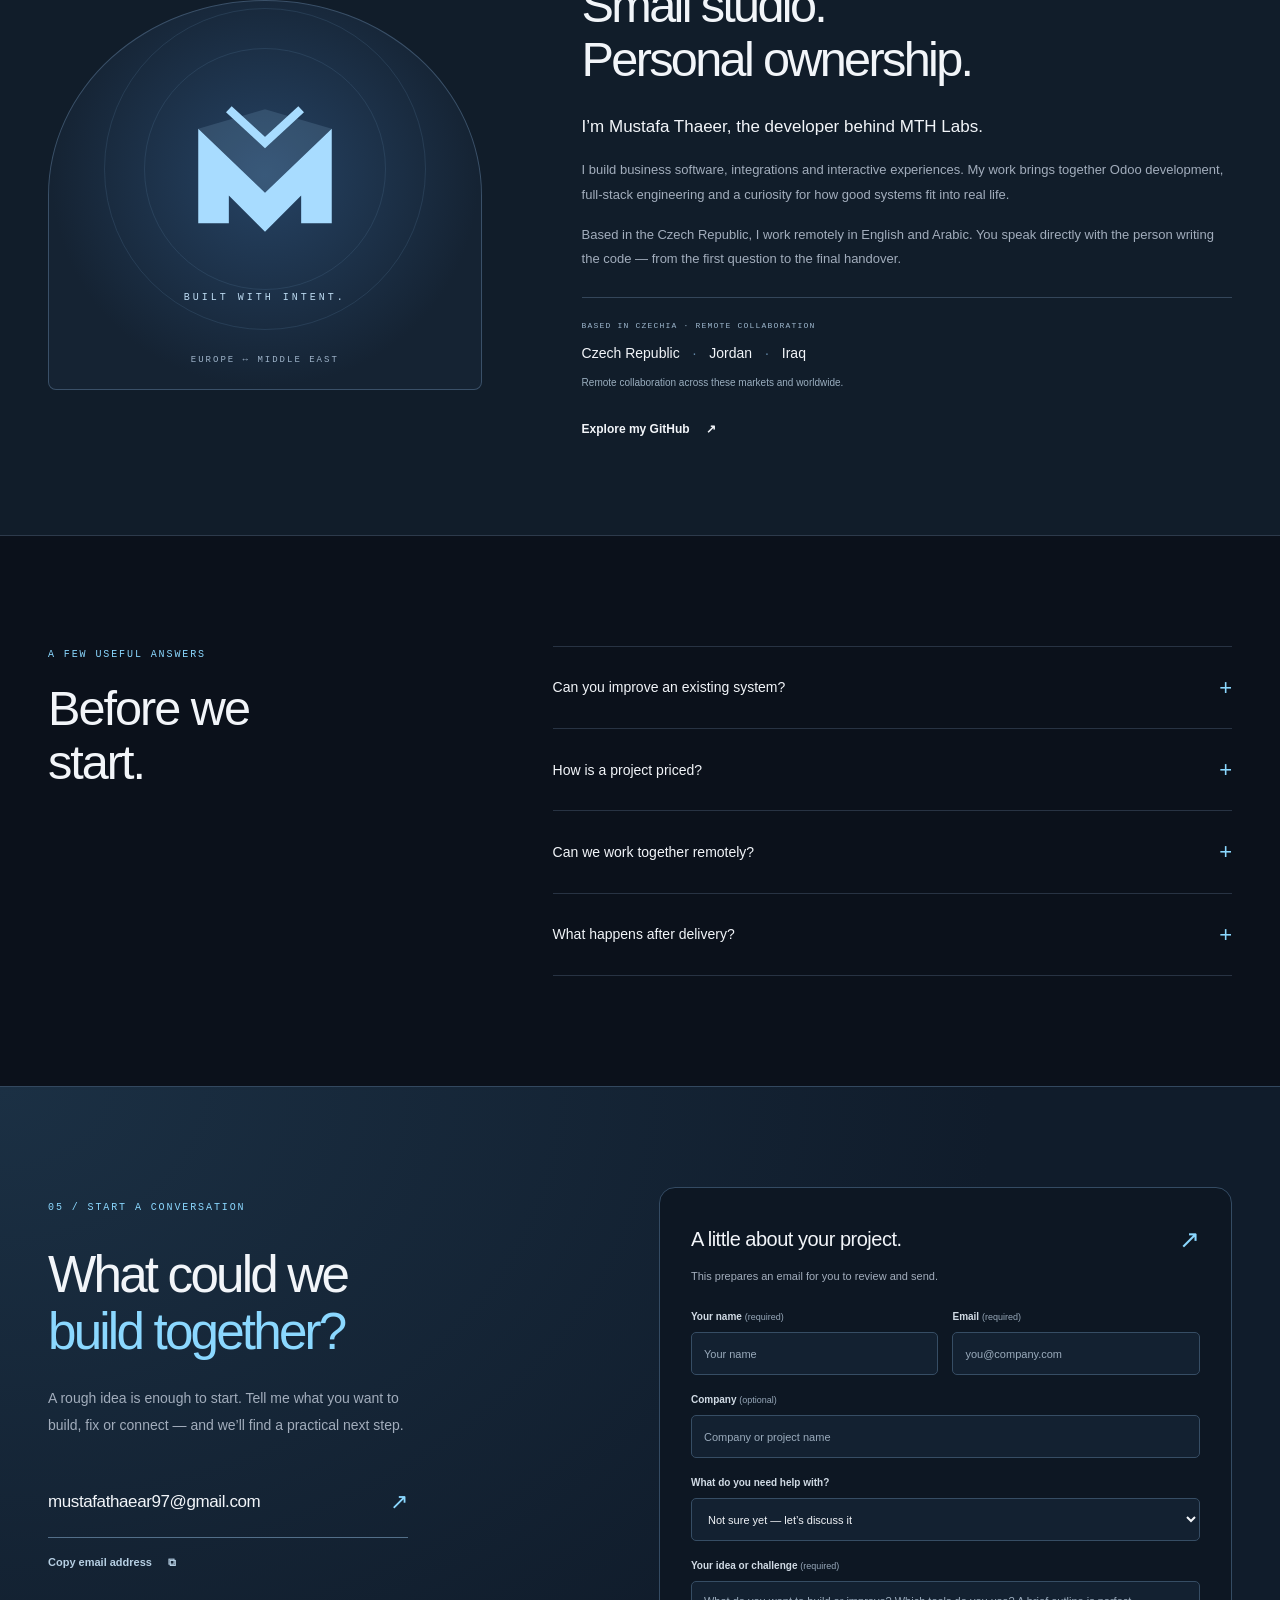
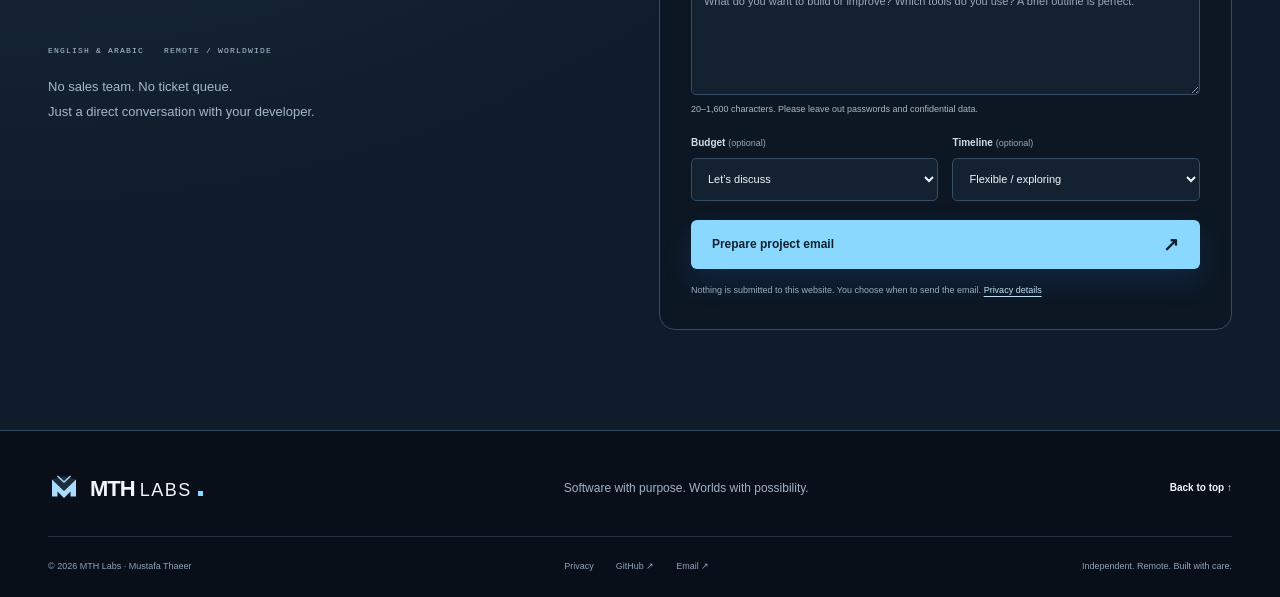
==== commit 7b1c5c9b: "Bring hero illustration alive with interactive nodes and animated data signals" ====
--- a/index.html
+++ b/index.html
@@ -17,9 +17,11 @@
   <link rel="stylesheet" href="assets/ambient-effects.css">
   <link rel="stylesheet" href="assets/tech-story.css">
   <link rel="stylesheet" href="assets/refinements.css">
+  <link rel="stylesheet" href="assets/hero-alive.css">
   <script src="assets/site.js" defer></script>
   <script src="assets/ambient-effects.js" defer></script>
   <script src="assets/tech-story.js" defer></script>
+  <script src="assets/hero-alive.js" defer></script>
   <title>MTH Labs — Software & Game Development</title>
 </head>
 <body>
@@ -57,7 +59,12 @@
         <g stroke="#77b9e8"><path d="M163 213 100 177v-51M397 213l64-36v-51M280 314v69"/><circle cx="100" cy="125" r="4" fill="#a2dfff"/><circle cx="461" cy="125" r="4" fill="#a2dfff"/><circle cx="280" cy="383" r="4" fill="#a2dfff"/></g>
         <g fill="#b6cada" font-family="ui-monospace,monospace" font-size="11" letter-spacing="2"><text x="69" y="107">SYSTEMS</text><text x="435" y="107">WORLDS</text><text x="239" y="412">CONNECTED</text></g>
         <g fill="#b1dfff"><circle cx="111" cy="272" r="3"/><circle cx="449" cy="272" r="3"/></g>
-      </svg>
+      <g aria-hidden="true" fill="none"><path class="mth-signal" d="M163 213 100 177v-51"/><path class="mth-signal reverse" d="M397 213l64-36v-51"/><path class="mth-signal" d="M280 314v69"/></g>
+<g class="mth-hero-node" data-node="systems" role="button" tabindex="0" aria-label="Explore business software systems"><circle class="mth-node-ring" cx="100" cy="125" r="12"/><circle cx="100" cy="125" r="7" fill="#78d5ff" stroke="#d5f6ff" stroke-width="2"/></g>
+<g class="mth-hero-node" data-node="worlds" role="button" tabindex="0" aria-label="Explore game worlds"><circle class="mth-node-ring" cx="461" cy="125" r="12"/><circle cx="461" cy="125" r="7" fill="#bba4ff" stroke="#e4d7ff" stroke-width="2"/></g>
+<g class="mth-hero-node" data-node="connected" role="button" tabindex="0" aria-label="Explore connected applications"><circle class="mth-node-ring" cx="280" cy="383" r="12"/><circle cx="280" cy="383" r="7" fill="#79edc9" stroke="#d3fff2" stroke-width="2"/></g>
+</svg>
+      <div class="mth-hero-hint" aria-hidden="true">MOVE / EXPLORE</div><div class="mth-hero-caption" aria-live="polite"><strong>SYSTEMS</strong><span>Custom business software, reporting, and practical workflows.</span></div>
       <div class="art-bottom"><span>LOGIC MEETS IMAGINATION</span><span class="art-plus" aria-hidden="true">+</span></div>
     </div>
     <div class="hero-foot"><span>BASED IN CZECHIA <span class="dim">/</span> WORKING WORLDWIDE</span><a href="#services">Discover the studio <span aria-hidden="true">↓</span></a></div>
--- a/assets/hero-alive.css
+++ b/assets/hero-alive.css
@@ -0,0 +1,25 @@
+/* MTH Labs hero: living systems, worlds, and connections */
+.hero-art{--mx:0;--my:0;--scroll:0;position:relative;overflow:hidden;isolation:isolate}
+.hero-art .system-art{transform:perspective(1000px) rotateY(calc(var(--mx)*6deg)) rotateX(calc(var(--my)*-5deg)) translateY(calc(var(--scroll)*-13px));transform-origin:50% 50%;transition:transform .2s ease-out;will-change:transform}
+.hero-art .art-core{transform-origin:280px 230px;animation:mth-core-breathe 4.5s ease-in-out infinite;filter:drop-shadow(0 0 13px #6ec8ff88)}
+.hero-art .art-base{transform-origin:280px 270px;animation:mth-base-float 6s ease-in-out infinite}
+.hero-art .mth-hero-node{cursor:pointer;outline:none}
+.hero-art .mth-hero-node .mth-node-ring{fill:transparent;stroke:#77d9ff;stroke-width:1.5;opacity:.28;transform-box:fill-box;transform-origin:center;animation:mth-node-pulse 3s ease-out infinite}
+.hero-art .mth-hero-node[data-node=worlds] .mth-node-ring{animation-delay:1s}
+.hero-art .mth-hero-node[data-node=connected] .mth-node-ring{animation-delay:2s}
+.hero-art .mth-hero-node:is(:hover,:focus-visible) .mth-node-ring,.hero-art .mth-hero-node.is-selected .mth-node-ring{opacity:1;stroke-width:2.5}
+.hero-art .mth-hero-node text{fill:#c8e9ff;transition:fill .2s}
+.hero-art .mth-hero-node:is(:hover,:focus-visible) text,.hero-art .mth-hero-node.is-selected text{fill:white}
+.hero-art .mth-signal{stroke:#79d6ff;stroke-width:2;stroke-linecap:round;stroke-dasharray:3 17;animation:mth-signal-travel 2.7s linear infinite;filter:drop-shadow(0 0 5px #5dbaff)}
+.hero-art .mth-signal.reverse{animation-direction:reverse}
+.hero-art .mth-hero-caption{position:absolute;left:18px;right:18px;bottom:46px;padding:10px 14px;border:1px solid #487ea366;border-radius:10px;background:#09192adf;backdrop-filter:blur(8px);display:flex;gap:10px;align-items:center;justify-content:space-between;color:#d3edff;font-size:11px;letter-spacing:.03em;pointer-events:none;opacity:0;transform:translateY(8px);transition:opacity .25s,transform .25s}
+.hero-art:is(:hover,:focus-within) .mth-hero-caption,.hero-art .mth-hero-caption.is-visible{opacity:1;transform:none}
+.hero-art .mth-hero-caption strong{color:#7dd5ff;font-size:10px;letter-spacing:.1em;white-space:nowrap}
+.hero-art .mth-hero-hint{position:absolute;top:52px;right:15px;color:#8bb2ce;font-size:10px;letter-spacing:.08em;pointer-events:none}
+@keyframes mth-core-breathe{0%,100%{transform:translateY(0) scale(1)}50%{transform:translateY(-5px) scale(1.025)}}
+@keyframes mth-base-float{0%,100%{transform:translateY(0)}50%{transform:translateY(3px)}}
+@keyframes mth-node-pulse{0%{transform:scale(.7);opacity:.65}100%{transform:scale(2.3);opacity:0}}
+@keyframes mth-signal-travel{to{stroke-dashoffset:-100}}
+@media(hover:none){.hero-art .mth-hero-caption{opacity:1;transform:none}.hero-art .mth-hero-hint{display:none}}
+@media(prefers-reduced-motion:reduce){.hero-art .system-art,.hero-art .art-core,.hero-art .art-base,.hero-art .mth-node-ring,.hero-art .mth-signal{animation:none!important;transition:none!important;transform:none!important}.hero-art .mth-hero-caption{opacity:1;transform:none}}
+@media print{.hero-art .mth-hero-hint,.hero-art .mth-hero-caption{display:none}}
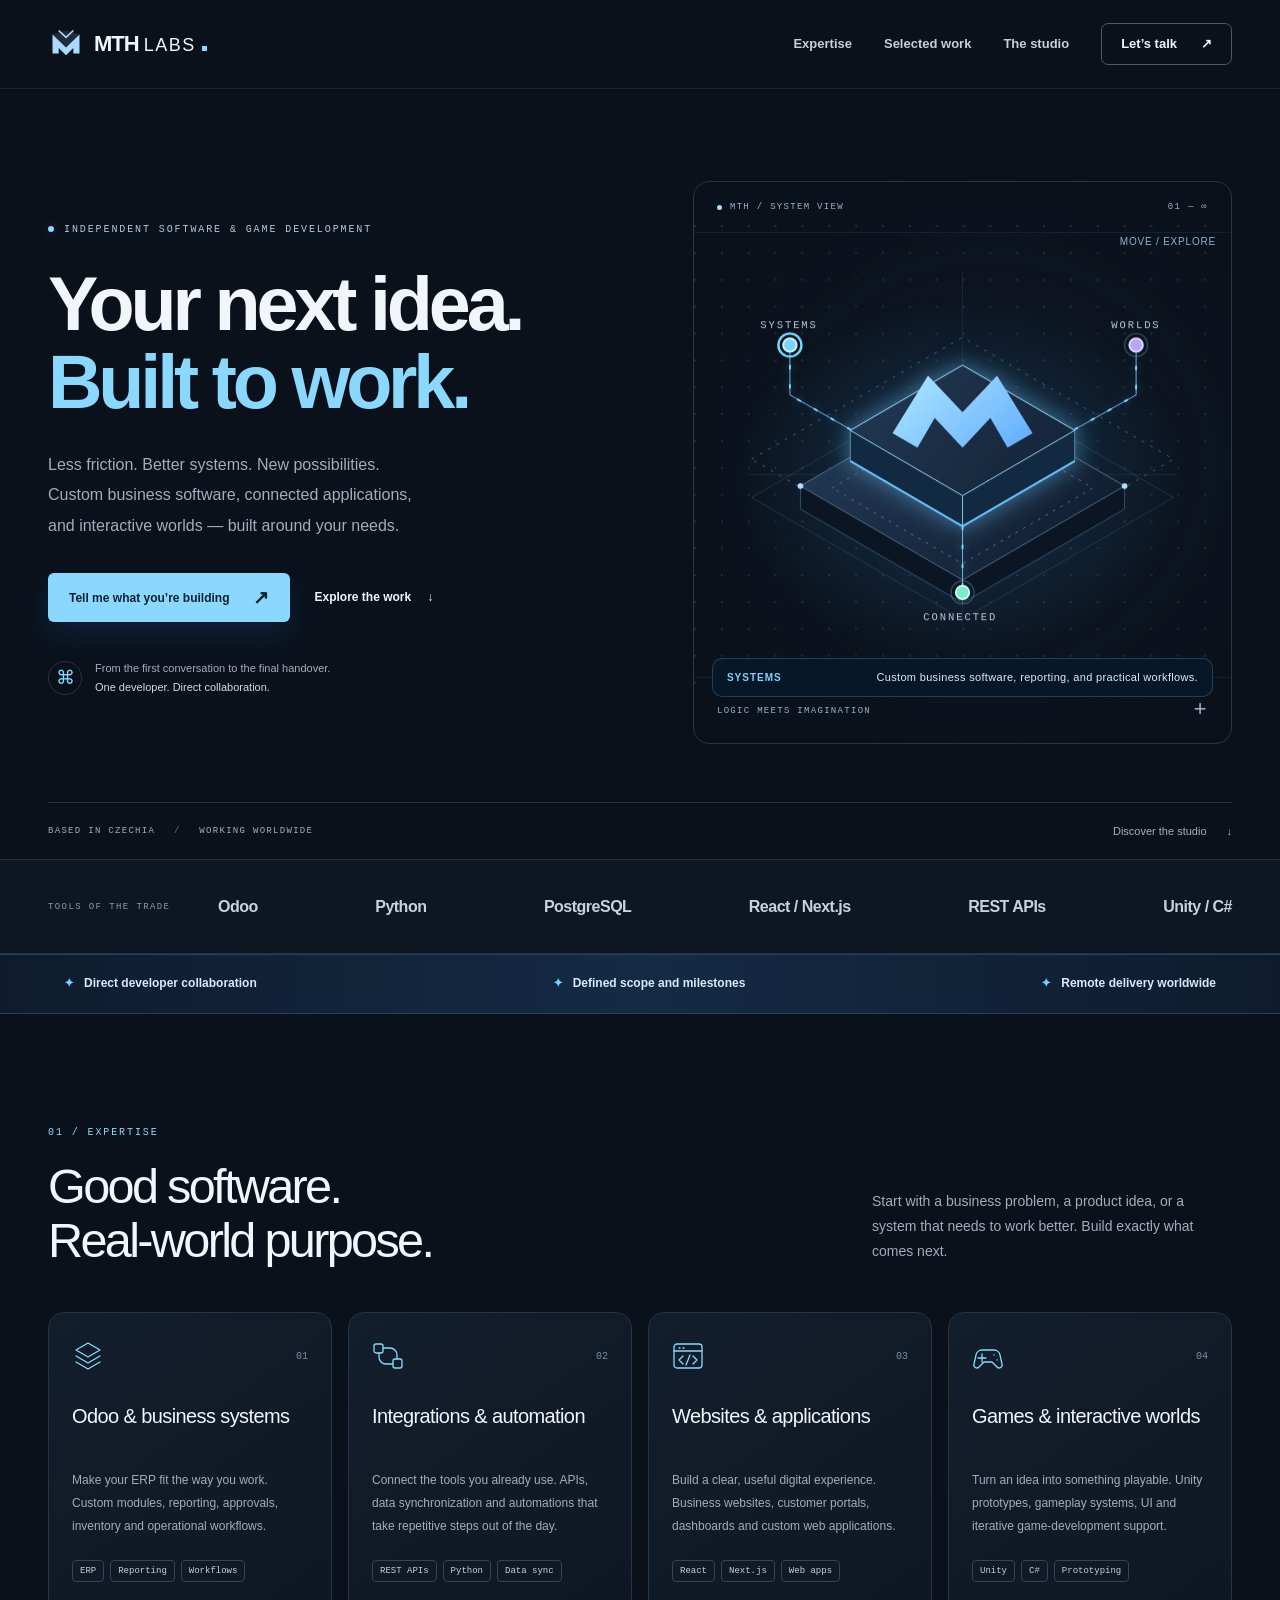
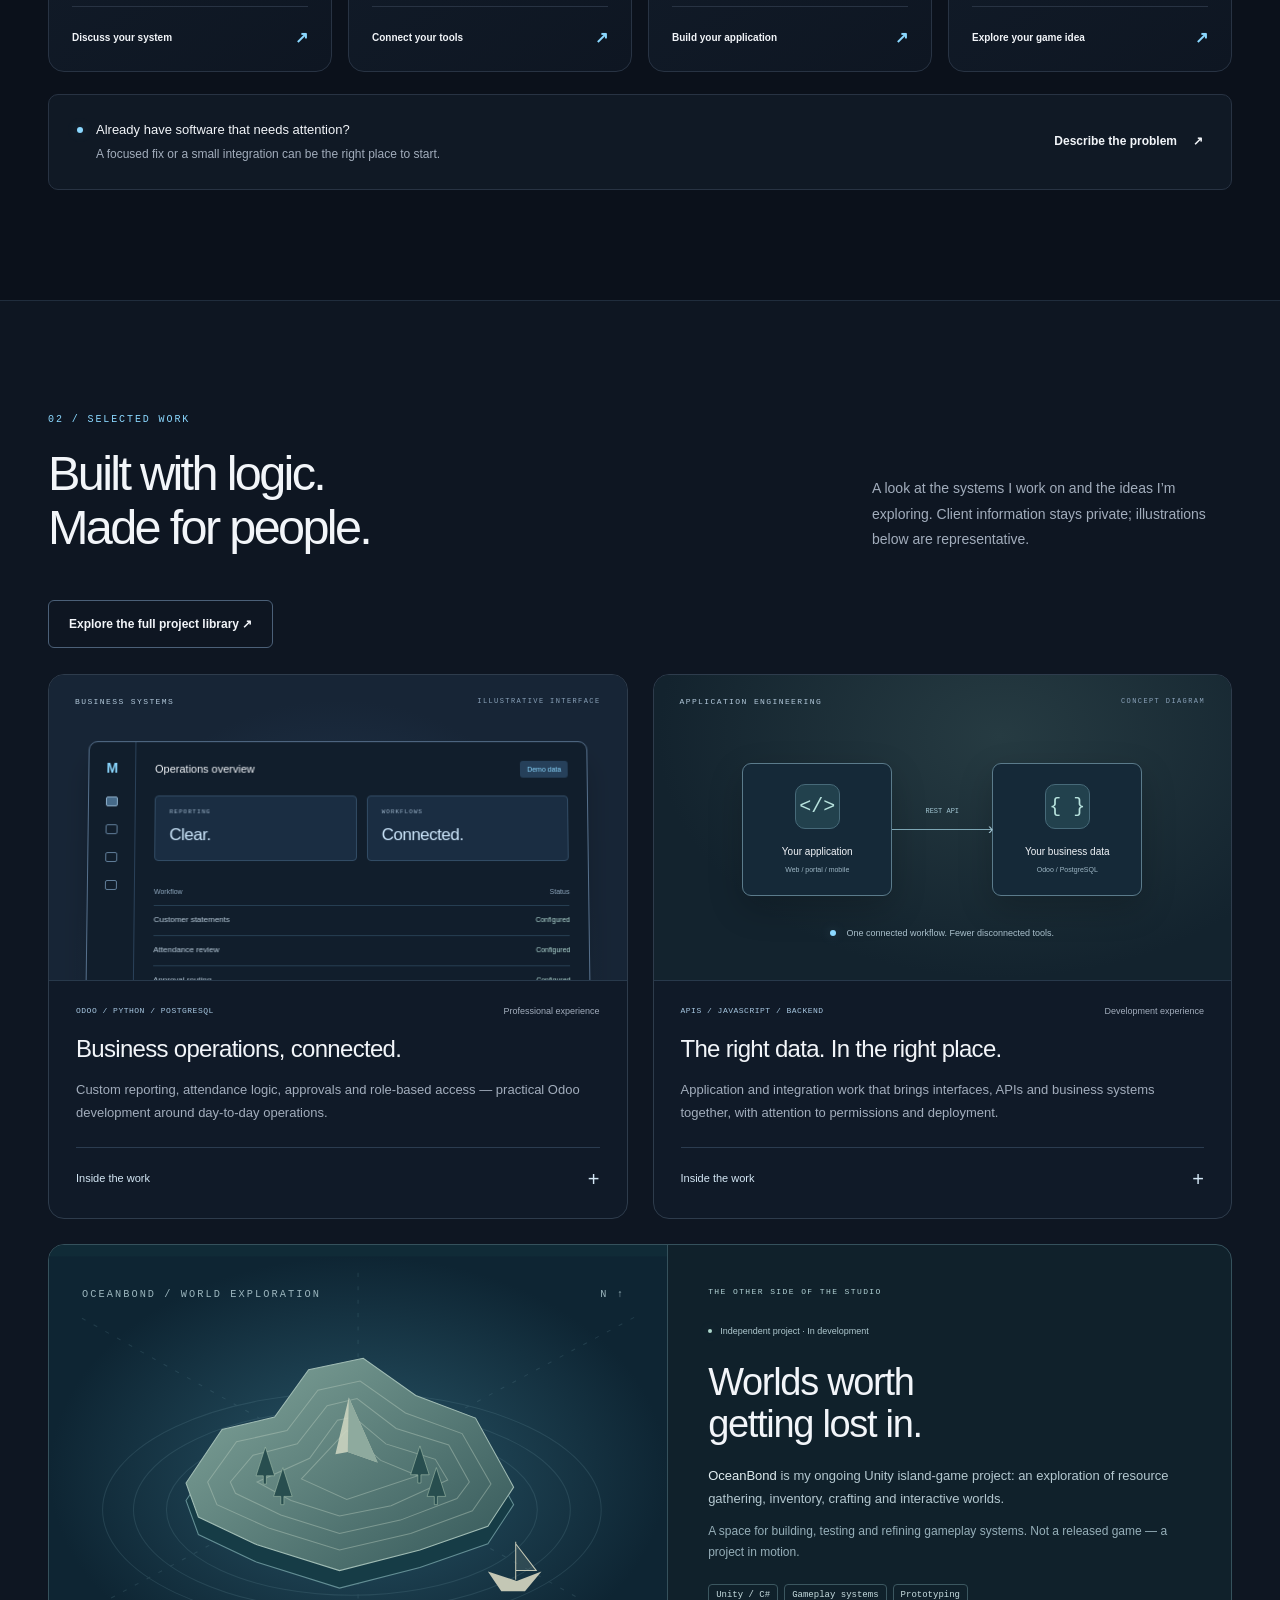
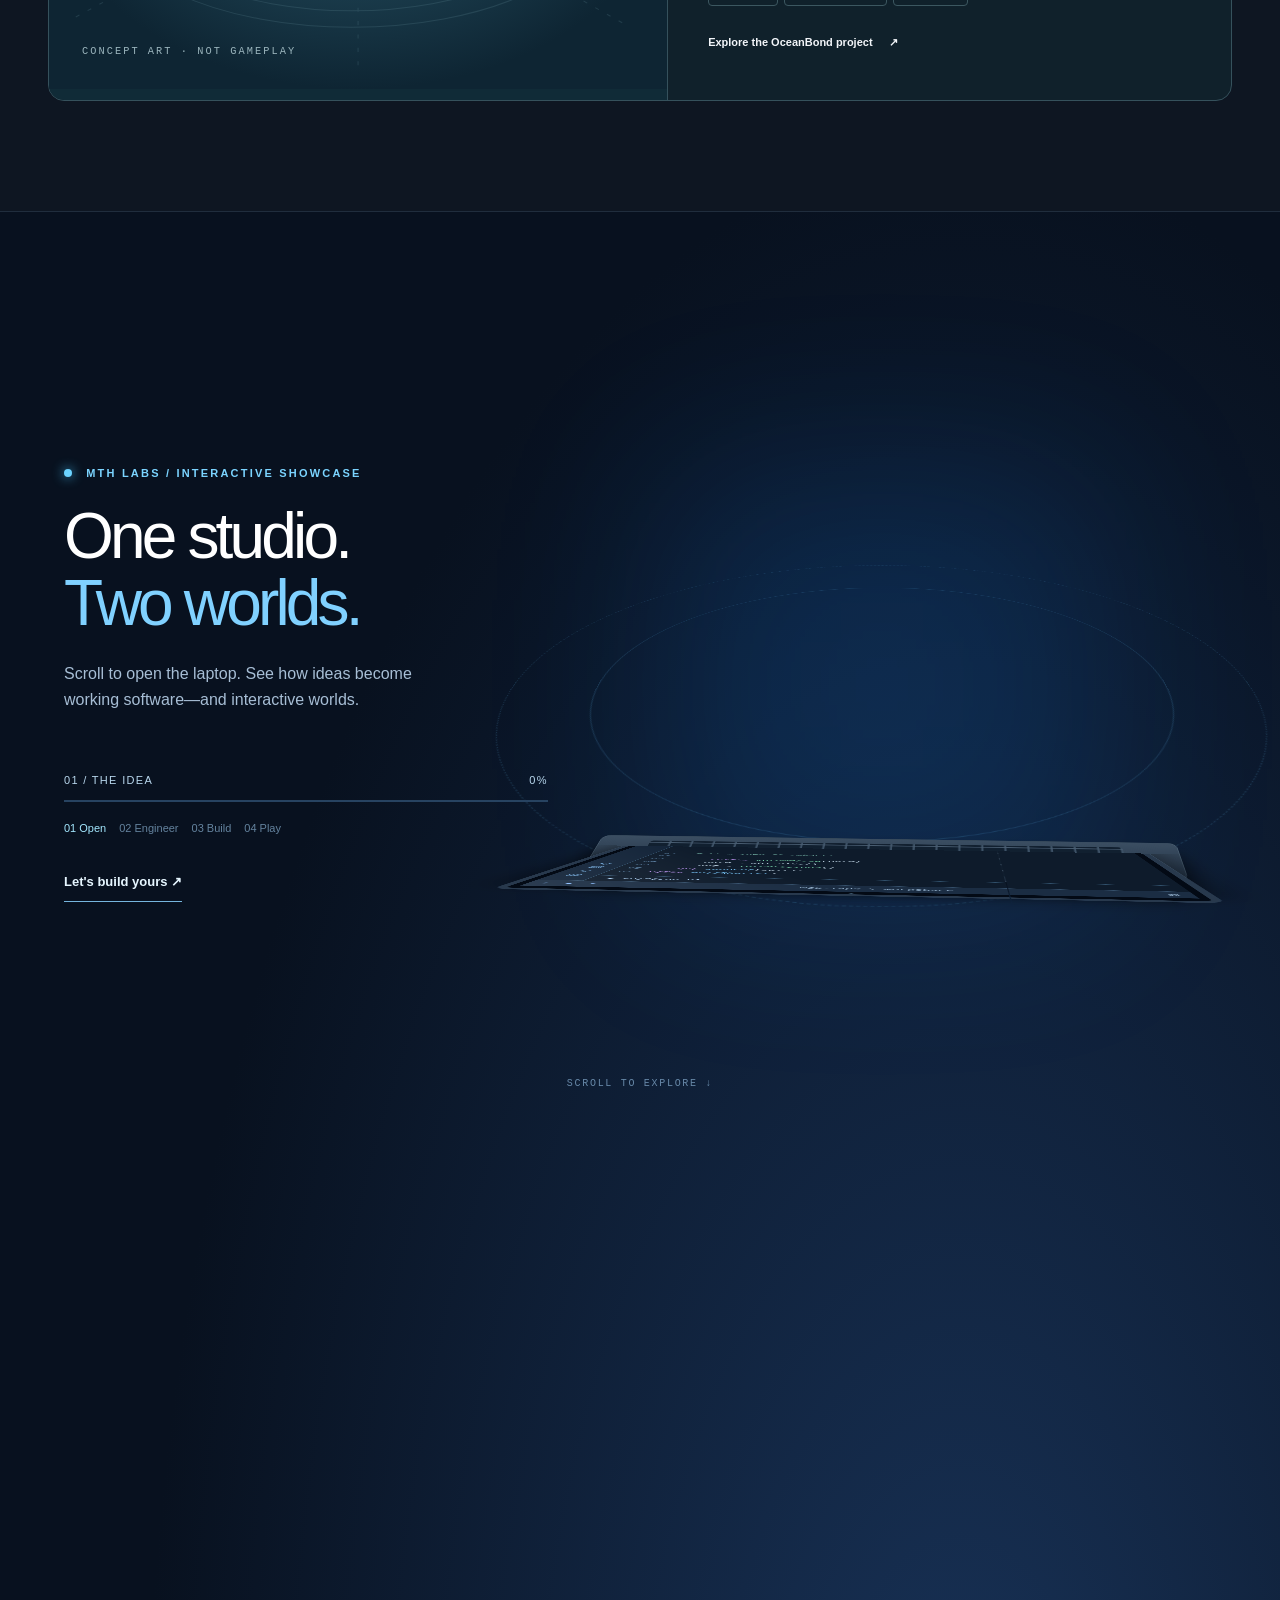
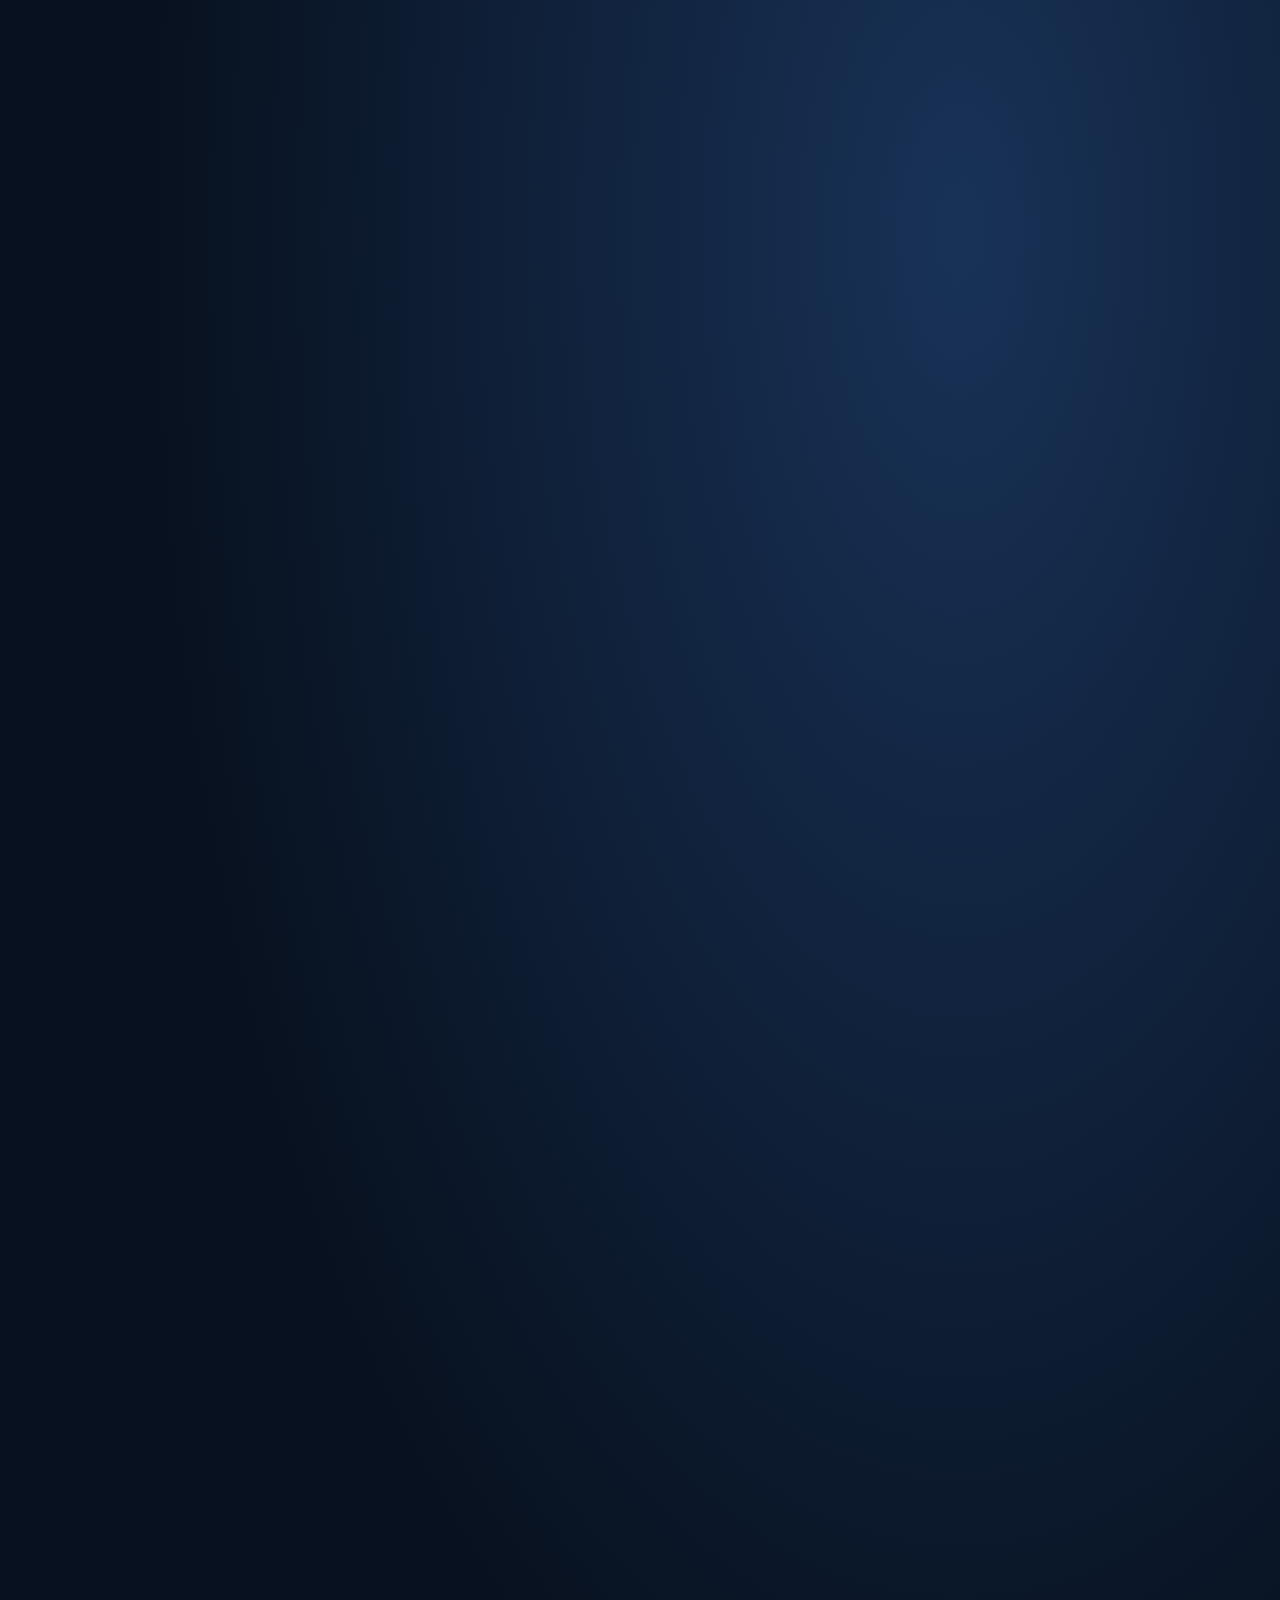
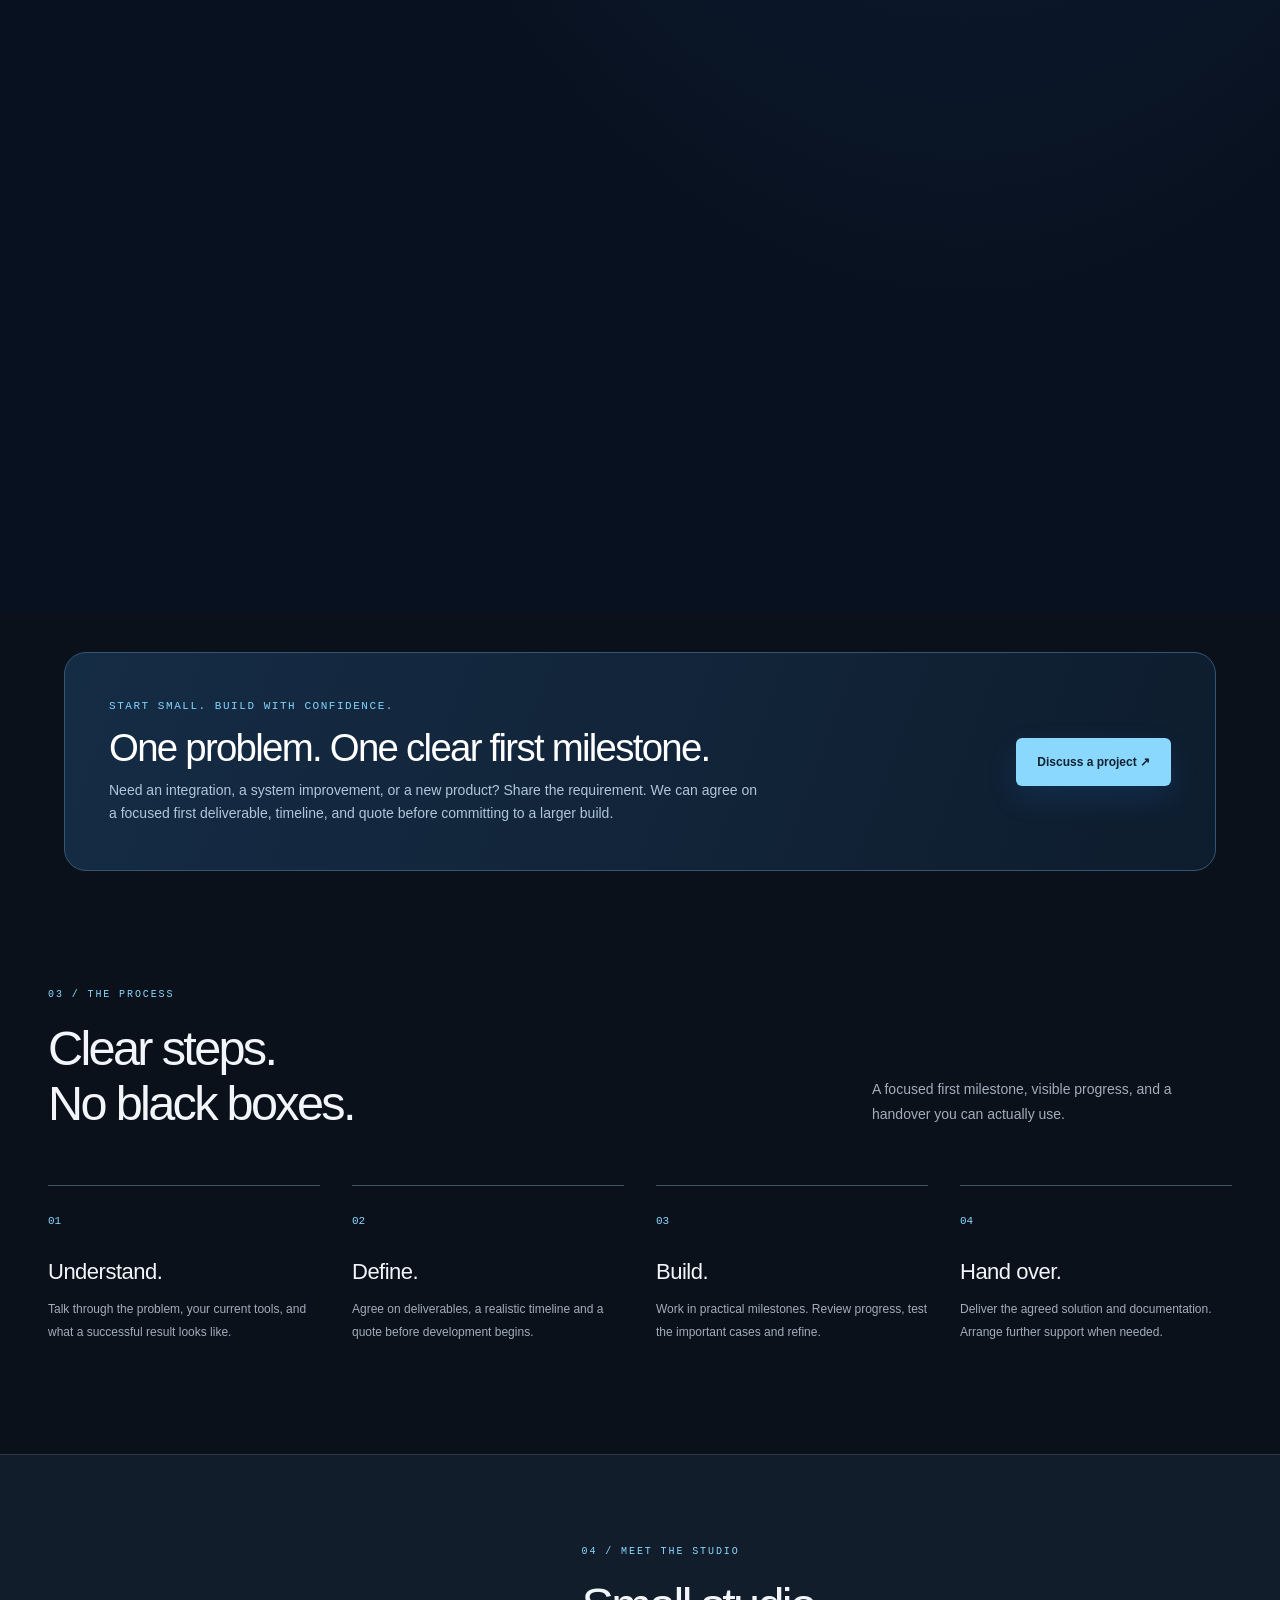
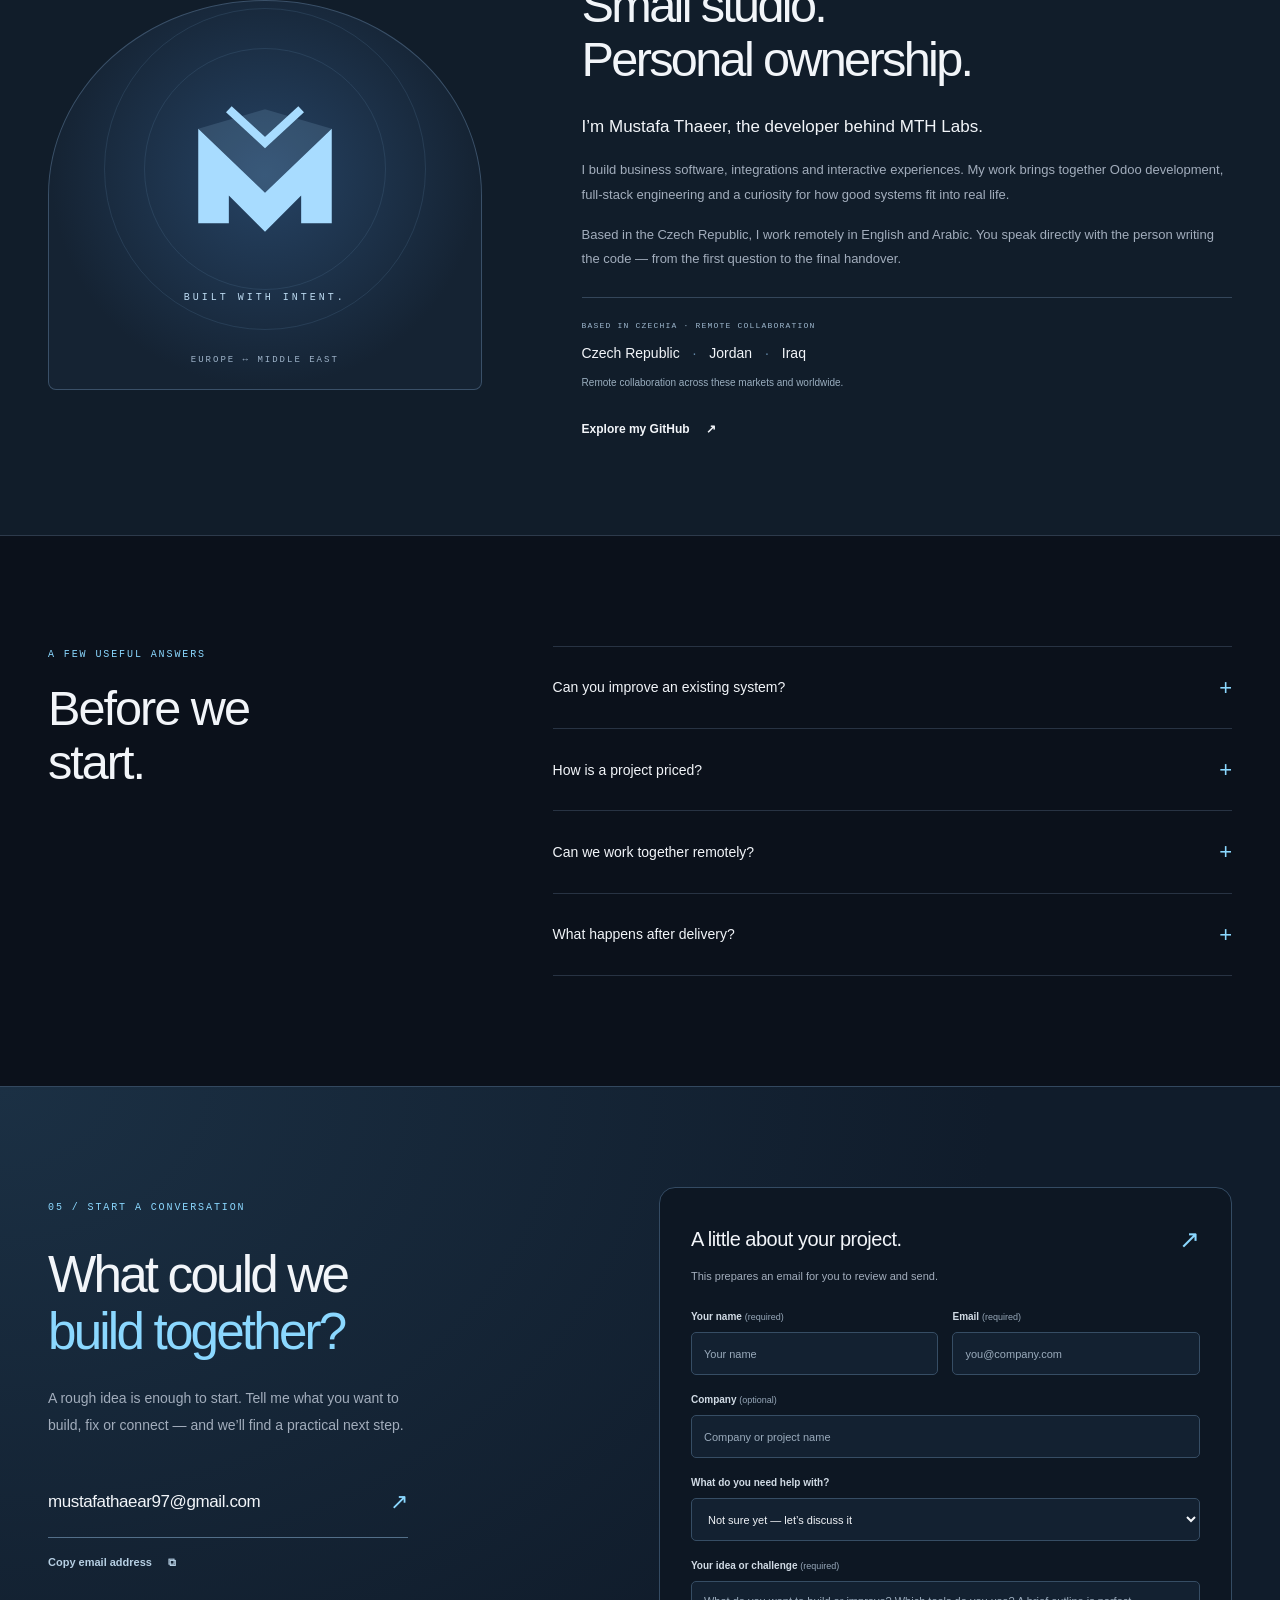
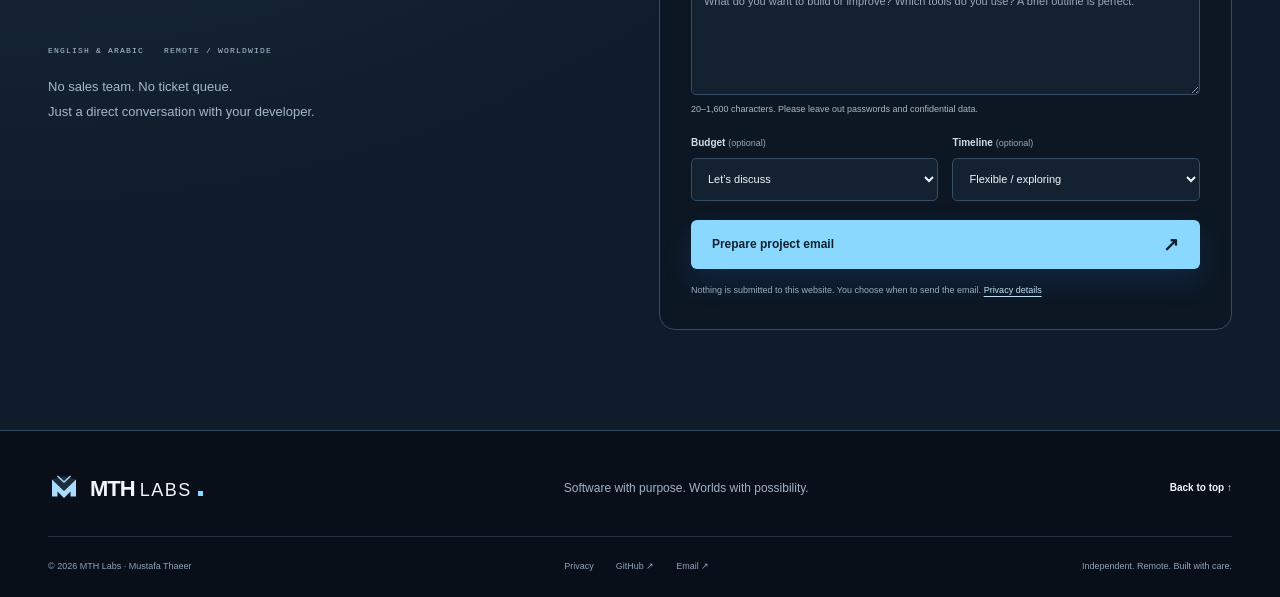
==== commit bc5323b4: "Link OceanBond game showcase from homepage" ====
--- a/index.html
+++ b/index.html
@@ -11,6 +11,10 @@
   <meta property="og:description" content="Independent software development. Business systems, connected applications and interactive experiences. Work directly with the developer.">
   <meta property="og:url" content="https://mustafa327.github.io/mth-labs/">
   <meta property="og:site_name" content="MTH Labs">
+  <meta property="og:locale" content="en_US">
+  <meta name="twitter:card" content="summary">
+  <meta name="robots" content="index,follow,max-image-preview:large">
+  <script type="application/ld+json">{"@context":"https://schema.org","@type":"ProfessionalService","name":"MTH Labs","url":"https://mustafa327.github.io/mth-labs/","description":"Independent software development studio for custom business applications, Odoo ERP, API integrations, automation, web and mobile applications, and Unity game development.","email":"mustafathaear97@gmail.com","areaServed":"Worldwide","availableLanguage":["English","Arabic"],"founder":{"@type":"Person","name":"Mustafa Thaeer","url":"https://github.com/mustafa327"},"sameAs":["https://github.com/mustafa327"]}</script>
   <link rel="canonical" href="https://mustafa327.github.io/mth-labs/">
   <link rel="icon" type="image/svg+xml" href="assets/mark.svg">
   <link rel="stylesheet" href="assets/site.css">
@@ -22,7 +26,7 @@
   <script src="assets/ambient-effects.js" defer></script>
   <script src="assets/tech-story.js" defer></script>
   <script src="assets/hero-alive.js" defer></script>
-  <title>MTH Labs — Software & Game Development</title>
+  <title>Custom Software, Odoo ERP & Game Development | MTH Labs</title>
 </head>
 <body>
 <noscript><style>@media(max-width:680px){.menu-toggle{display:none}.header-inner{height:auto;flex-wrap:wrap;padding-block:18px}.site-header nav{display:flex;position:static;flex-direction:row;flex-wrap:wrap;box-shadow:none;border:0;padding:0;background:none;gap:14px}.site-header nav>a{font-size:11px;padding:6px 0}.site-header nav .nav-cta{margin:0;padding:6px 9px}.site-header{position:static}}</style></noscript>
@@ -101,7 +105,7 @@
       <div class="game-art" role="img" aria-label="Stylized island concept illustration for the OceanBond development project">
         <svg viewBox="0 0 600 420" fill="none" aria-hidden="true"><defs><radialGradient id="sea"><stop stop-color="#285567"/><stop offset="1" stop-color="#0e2533"/></radialGradient><linearGradient id="island" x1="200" y1="100" x2="380" y2="340" gradientUnits="userSpaceOnUse"><stop stop-color="#7a9d94"/><stop offset="1" stop-color="#375a5b"/></linearGradient></defs><rect width="600" height="420" fill="url(#sea)"/><g stroke="#648d99" opacity=".22"><ellipse cx="294" cy="246" rx="242" ry="114"/><ellipse cx="294" cy="246" rx="212" ry="98"/><ellipse cx="294" cy="246" rx="180" ry="83"/><path d="M26 350 574 56M32 60l532 300M300 16v388" stroke-dasharray="4 9"/></g><path d="m133 237 35-52 51-12 33-46 53-11 51 36 58 22 37 67-25 38-66 23-78 20-80-25-57-27Z" fill="#163c46" stroke="#638e94"/><path d="m133 220 35-52 51-12 33-46 53-11 51 36 58 22 37 67-25 38-66 23-78 20-80-25-57-27Z" fill="url(#island)" stroke="#a0bcb4"/><g stroke="#b5c9bb" opacity=".45"><path d="m154 219 28-39 49-11 30-39 41-9 44 31 55 20 28 49-18 26-60 22-69 16-68-21-51-23Z"/><path d="m176 219 22-26 43-11 29-37 29-7 38 29 51 16 20 36-12 16-55 21-59 13-57-18-44-21Z"/><path d="m202 219 51-23 27-37 16-3 31 26 48 15 12 20-55 25-50 10-47-15Z"/><path d="m245 216 44-47 33 29 36 15-69 23Z"/></g><path d="m278 192 13-55 28 63-29-10Z" fill="#d2d9c4" opacity=".85"/><path d="m291 137-1 53 29 10Z" fill="#8eaa9e"/><g fill="#284e4f" stroke="#9cb9a8" stroke-width=".6"><path d="m201 213 9-28 9 28h-8v8h-3v-8Z"/><path d="m218 233 9-28 9 28h-8v8h-3v-8Z"/><path d="m351 212 9-28 9 28h-8v8h-3v-8Z"/><path d="m367 233 9-28 9 28h-8v8h-3v-8Z"/></g><path d="m426 306 28 9 24-9-16 19h-23Z" fill="#c4c7b5"/><path d="M453 277v37m0-35 20 26h-20" stroke="#c4c7b5" fill="#c4c7b5" fill-opacity=".15"/><g fill="#9bb5bd" font-family="ui-monospace,monospace" font-size="10" letter-spacing="2"><text x="32" y="39">OCEANBOND / WORLD EXPLORATION</text><text x="32" y="386">CONCEPT ART · NOT GAMEPLAY</text><text x="535" y="39">N ↑</text></g></svg>
       </div>
-      <div class="game-copy"><p class="eyebrow section-label">THE OTHER SIDE OF THE STUDIO</p><span class="project-status"><span class="status-dot"></span> Independent project · In development</span><h3>Worlds worth<br>getting lost in.</h3><p><strong>OceanBond</strong> is my ongoing Unity island-game project: an exploration of resource gathering, inventory, crafting and interactive worlds.</p><p class="muted">A space for building, testing and refining gameplay systems. Not a released game — a project in motion.</p><div class="tags"><span>Unity / C#</span><span>Gameplay systems</span><span>Prototyping</span></div><a class="text-link service-choice" href="#contact" data-service="Unity & game development">Let’s talk interactive experiences <span aria-hidden="true">↗</span></a></div>
+      <div class="game-copy"><p class="eyebrow section-label">THE OTHER SIDE OF THE STUDIO</p><span class="project-status"><span class="status-dot"></span> Independent project · In development</span><h3>Worlds worth<br>getting lost in.</h3><p><strong>OceanBond</strong> is my ongoing Unity island-game project: an exploration of resource gathering, inventory, crafting and interactive worlds.</p><p class="muted">A space for building, testing and refining gameplay systems. Not a released game — a project in motion.</p><div class="tags"><span>Unity / C#</span><span>Gameplay systems</span><span>Prototyping</span></div><a class="text-link" href="oceanbond.html">Explore the OceanBond project <span aria-hidden="true">↗</span></a></div>
     </article>
   </div></section>
 
